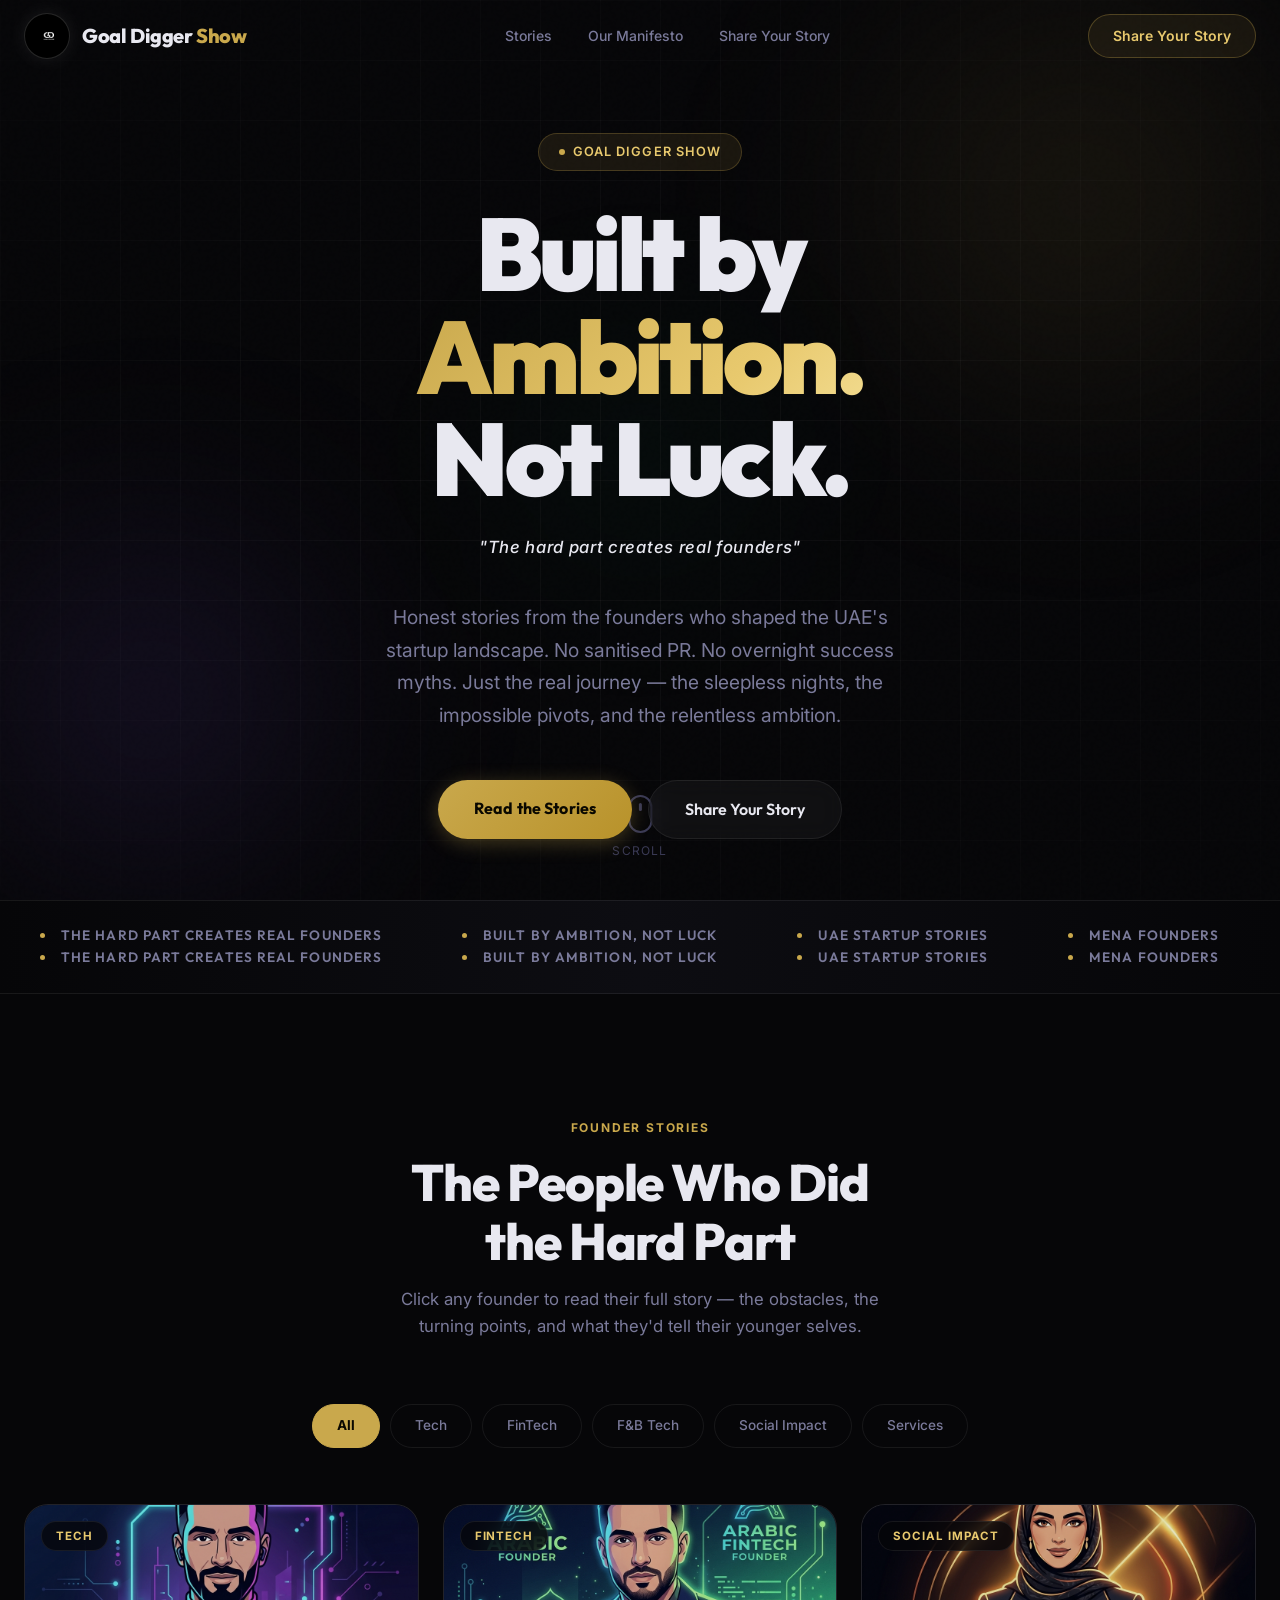
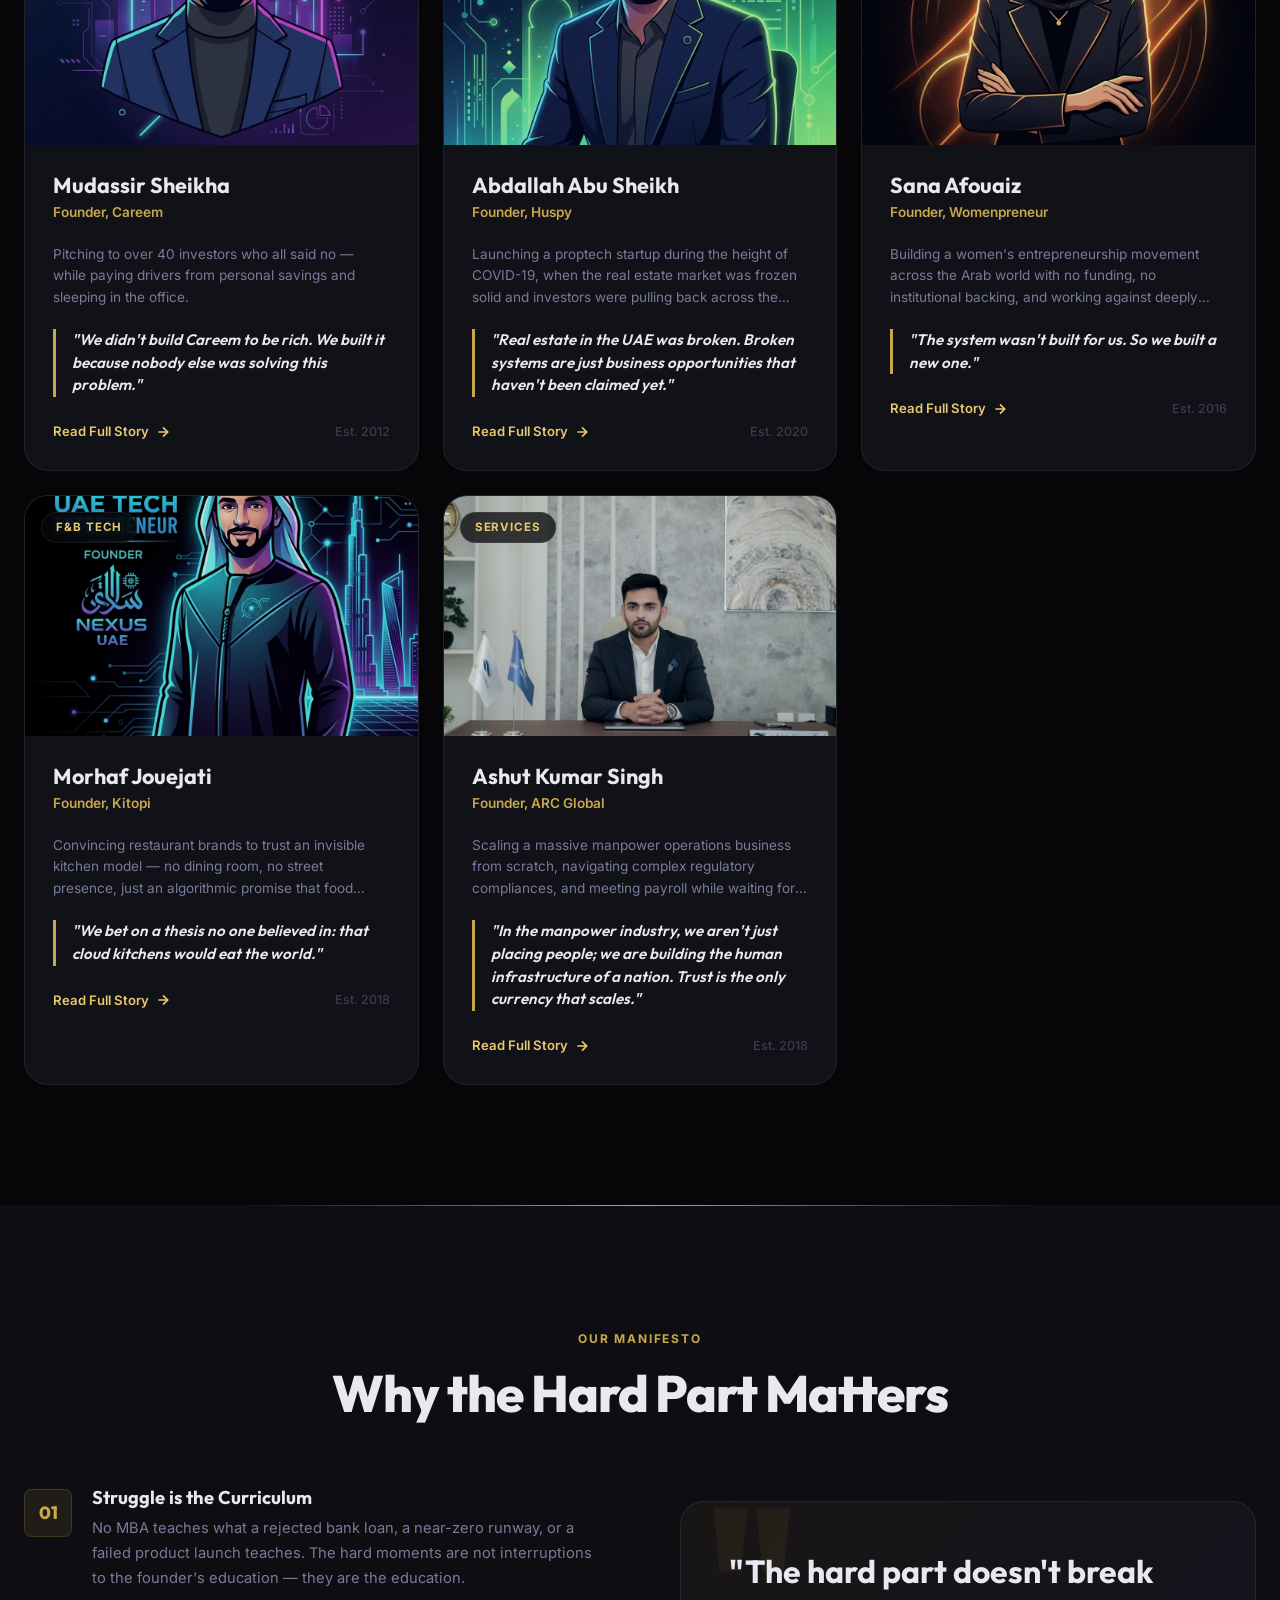
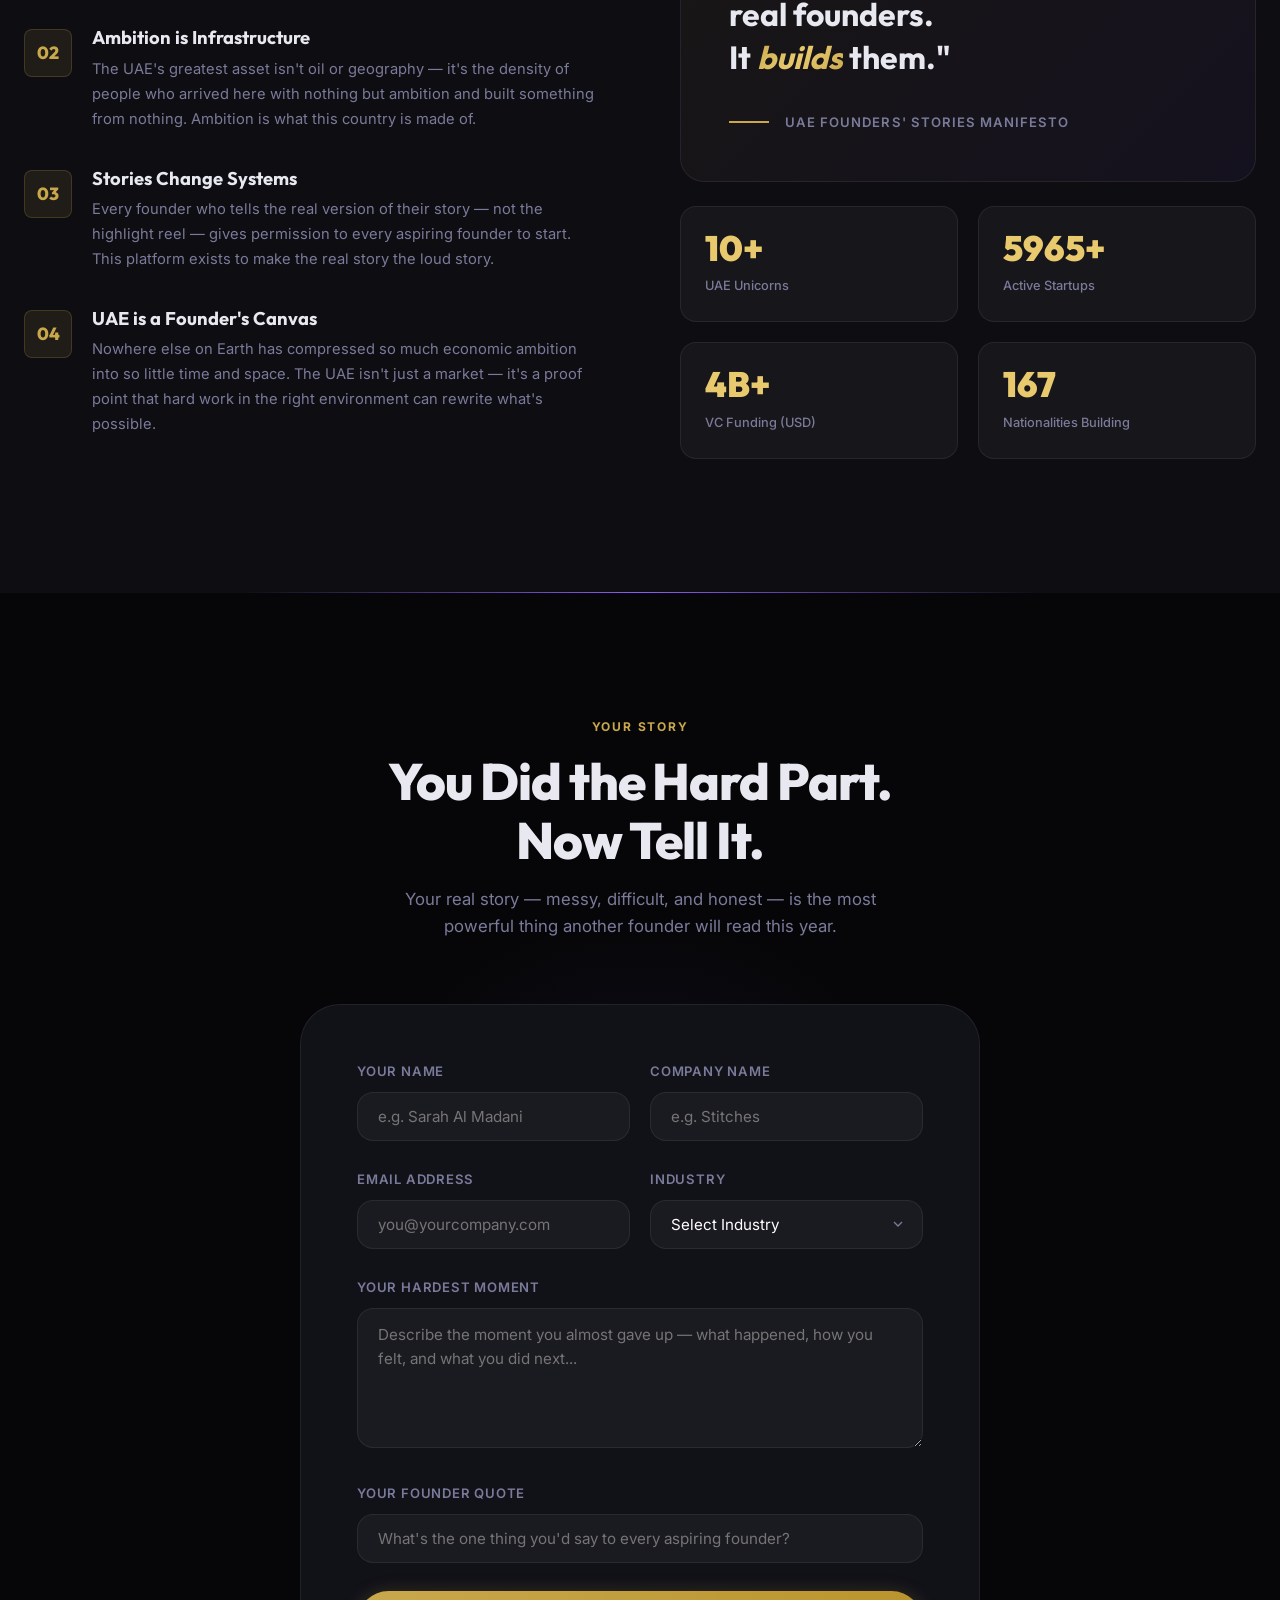
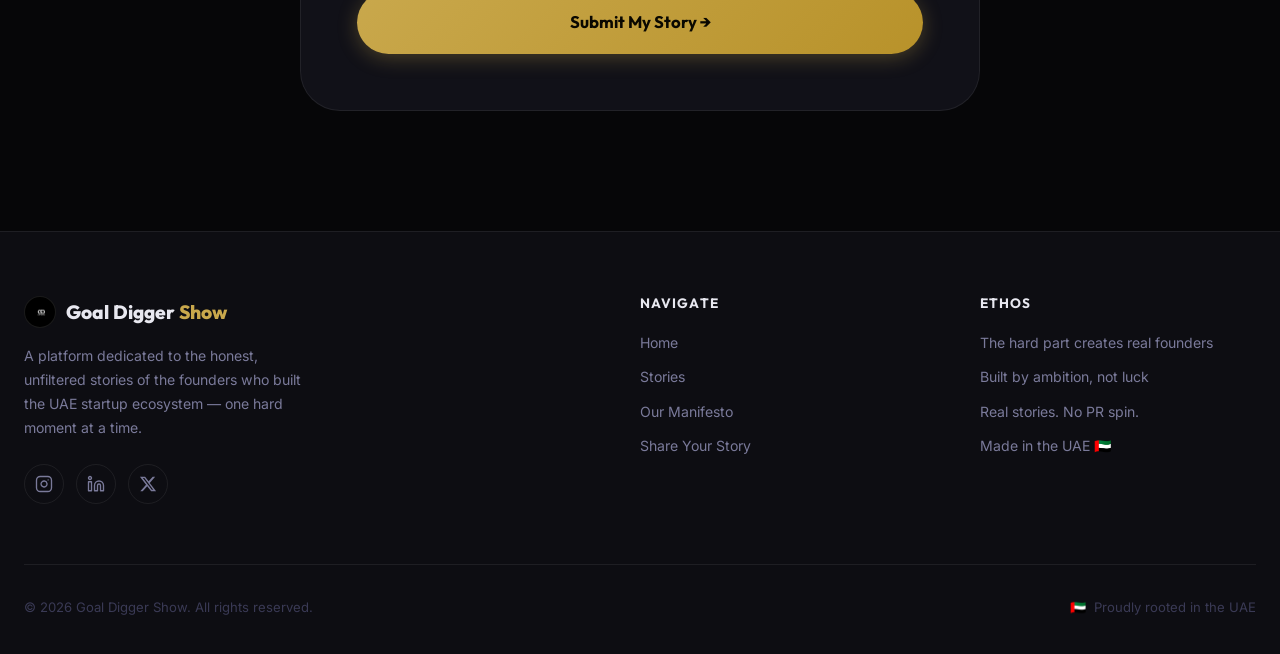
==== index.html @ fe3a602c "feat: Remove second hero quote, enlarge logo, rebrand to Goal Digger Show" ====
<!DOCTYPE html>
<html lang="en">
<head>
  <meta charset="UTF-8" />
  <meta name="viewport" content="width=device-width, initial-scale=1.0" />
  <title>Goal Digger — UAE Founders' Stories</title>
  <meta name="description" content="Goal Digger presents raw, honest stories of UAE founders who built empires from nothing. The hard part creates real founders. Built by ambition, not luck." />
  <meta property="og:title" content="Goal Digger — UAE Founders' Stories" />
  <meta property="og:description" content="Goal Digger presents raw, honest stories from the founders who shaped the UAE startup ecosystem." />
  <meta property="og:type" content="website" />
  <meta name="twitter:card" content="summary_large_image" />
  <meta name="twitter:title" content="Goal Digger — UAE Founders' Stories" />
  <meta name="twitter:description" content="The hard part creates real founders. Built by ambition, not luck." />
  <link rel="icon" type="image/png" href="assets/logo_circle.png" />
  <link rel="preconnect" href="https://fonts.googleapis.com" />
  <link rel="preconnect" href="https://fonts.gstatic.com" crossorigin />
  <link href="https://fonts.googleapis.com/css2?family=Outfit:wght@300;400;500;600;700;800;900&family=Inter:wght@300;400;500;600;700&display=swap" rel="stylesheet" />
  <link rel="stylesheet" href="style.css" />
</head>
<body>

  <!-- ══════════════════════════════════════════════════
       NAVBAR
  ══════════════════════════════════════════════════ -->
  <header class="navbar" id="navbar" role="banner">
    <a href="#" class="navbar__logo" aria-label="Goal Digger Show Home">
      <img src="assets/logo_circle.png" alt="Goal Digger Logo" class="navbar__logo-img" />
      <span class="navbar__logo-text">Goal Digger <span>Show</span></span>
    </a>

    <nav class="navbar__links" role="navigation" aria-label="Main navigation">
      <a href="#stories"   class="navbar__link" id="nav-stories">Stories</a>
      <a href="#manifesto" class="navbar__link" id="nav-manifesto">Our Manifesto</a>
      <a href="#submit"    class="navbar__link" id="nav-submit">Share Your Story</a>
    </nav>

    <a href="#submit" class="navbar__cta" id="nav-cta">Share Your Story</a>

    <button
      class="navbar__hamburger"
      id="hamburger"
      aria-label="Toggle mobile menu"
      aria-expanded="false"
      aria-controls="mobile-menu"
    >
      <span></span>
      <span></span>
      <span></span>
    </button>
  </header>

  <!-- Mobile Navigation -->
  <nav class="mobile-menu" id="mobile-menu" aria-label="Mobile navigation">
    <a href="#stories"   class="mobile-menu__link" id="mob-stories">Stories</a>
    <a href="#manifesto" class="mobile-menu__link" id="mob-manifesto">Our Manifesto</a>
    <a href="#submit"    class="mobile-menu__link" id="mob-submit">Share Your Story</a>
  </nav>

  <main>

    <!-- ══════════════════════════════════════════════════
         HERO
    ══════════════════════════════════════════════════ -->
    <section class="hero" id="hero" aria-labelledby="hero-title">

      <!-- Animated background elements -->
      <div class="hero__blob hero__blob--gold"  aria-hidden="true"></div>
      <div class="hero__blob hero__blob--purple" aria-hidden="true"></div>
      <div class="hero__blob hero__blob--green"  aria-hidden="true"></div>
      <div class="hero__grid"                   aria-hidden="true"></div>

      <div class="hero__content">

        <div class="hero__badge" role="text">
          <span class="hero__badge-dot" aria-hidden="true"></span>
          Goal Digger Show
        </div>

        <h1 class="hero__title" id="hero-title">
          Built by<br/>
          <em>Ambition.</em><br/>
          Not Luck.
        </h1>

        <div class="hero__quotes" role="presentation">
          <p class="hero__quote">
            <span>"The hard part creates real founders"</span>
          </p>
        </div>

        <p class="hero__description">
          Honest stories from the founders who shaped the UAE's startup landscape.
          No sanitised PR. No overnight success myths. Just the real journey —
          the sleepless nights, the impossible pivots, and the relentless ambition.
        </p>

        <div class="hero__actions">
          <a href="#stories" class="btn-primary" id="hero-read-btn">Read the Stories</a>
          <a href="#submit"  class="btn-secondary" id="hero-share-btn">Share Your Story</a>
        </div>

      </div>

      <div class="hero__scroll-hint" aria-hidden="true">
        <div class="hero__scroll-mouse"></div>
        <span>Scroll</span>
      </div>

    </section>

    <!-- ══════════════════════════════════════════════════
         MARQUEE TICKER
    ══════════════════════════════════════════════════ -->
    <div class="marquee-section" aria-hidden="true">
      <div class="marquee-track">
        <span class="marquee-item"><span class="marquee-dot"></span>The Hard Part Creates Real Founders</span>
        <span class="marquee-item"><span class="marquee-dot"></span>Built by Ambition, Not Luck</span>
        <span class="marquee-item"><span class="marquee-dot"></span>UAE Startup Stories</span>
        <span class="marquee-item"><span class="marquee-dot"></span>MENA Founders</span>
        <span class="marquee-item"><span class="marquee-dot"></span>Dubai · Abu Dhabi · Sharjah</span>
        <span class="marquee-item"><span class="marquee-dot"></span>Real Struggles. Real Wins.</span>
        <span class="marquee-item"><span class="marquee-dot"></span>The Hard Part Creates Real Founders</span>
        <span class="marquee-item"><span class="marquee-dot"></span>Built by Ambition, Not Luck</span>
        <span class="marquee-item"><span class="marquee-dot"></span>UAE Startup Stories</span>
        <span class="marquee-item"><span class="marquee-dot"></span>MENA Founders</span>
        <span class="marquee-item"><span class="marquee-dot"></span>Dubai · Abu Dhabi · Sharjah</span>
        <span class="marquee-item"><span class="marquee-dot"></span>Real Struggles. Real Wins.</span>
      </div>
    </div>

    <!-- ══════════════════════════════════════════════════
         STORIES SECTION
    ══════════════════════════════════════════════════ -->
    <section class="section stories-section" id="stories" aria-labelledby="stories-title">
      <div class="container">

        <div class="section-header reveal">
          <span class="section-label">Founder Stories</span>
          <h2 class="section-title" id="stories-title">
            The People Who Did<br/>the Hard Part
          </h2>
          <p class="section-subtitle">
            Click any founder to read their full story — the obstacles, the turning points, and what they'd tell their younger selves.
          </p>
        </div>

        <!-- Filter buttons -->
        <div class="stories-filters reveal reveal-delay-1" role="group" aria-label="Filter founders by industry">
          <button class="filter-btn active" id="filter-all"          data-filter="All"          aria-pressed="true">All</button>
          <button class="filter-btn"        id="filter-tech"         data-filter="Tech"         aria-pressed="false">Tech</button>
          <button class="filter-btn"        id="filter-fintech"      data-filter="FinTech"      aria-pressed="false">FinTech</button>
          <button class="filter-btn"        id="filter-fb"           data-filter="F&B Tech"     aria-pressed="false">F&amp;B Tech</button>
          <button class="filter-btn"        id="filter-social"       data-filter="Social Impact" aria-pressed="false">Social Impact</button>
          <button class="filter-btn"        id="filter-services"     data-filter="Services"     aria-pressed="false">Services</button>
        </div>

        <!-- Founders grid — populated by JS -->
        <div class="stories-grid" id="stories-grid" role="list" aria-live="polite" aria-label="Founder stories grid"></div>

      </div>
    </section>

    <!-- ══════════════════════════════════════════════════
         MANIFESTO SECTION
    ══════════════════════════════════════════════════ -->
    <section class="section manifesto-section" id="manifesto" aria-labelledby="manifesto-title">
      <div class="container">

        <div class="section-header reveal">
          <span class="section-label">Our Manifesto</span>
          <h2 class="section-title" id="manifesto-title">
            Why the Hard Part Matters
          </h2>
        </div>

        <div class="manifesto-grid">

          <!-- Left: Pillars -->
          <div class="manifesto-left">

            <div class="manifesto-pillar" id="pillar-1">
              <div class="manifesto-pillar__number" aria-hidden="true">01</div>
              <div>
                <h3 class="manifesto-pillar__title">Struggle is the Curriculum</h3>
                <p class="manifesto-pillar__text">
                  No MBA teaches what a rejected bank loan, a near-zero runway, or a failed product launch teaches. The hard moments are not interruptions to the founder's education — they are the education.
                </p>
              </div>
            </div>

            <div class="manifesto-pillar" id="pillar-2">
              <div class="manifesto-pillar__number" aria-hidden="true">02</div>
              <div>
                <h3 class="manifesto-pillar__title">Ambition is Infrastructure</h3>
                <p class="manifesto-pillar__text">
                  The UAE's greatest asset isn't oil or geography — it's the density of people who arrived here with nothing but ambition and built something from nothing. Ambition is what this country is made of.
                </p>
              </div>
            </div>

            <div class="manifesto-pillar" id="pillar-3">
              <div class="manifesto-pillar__number" aria-hidden="true">03</div>
              <div>
                <h3 class="manifesto-pillar__title">Stories Change Systems</h3>
                <p class="manifesto-pillar__text">
                  Every founder who tells the real version of their story — not the highlight reel — gives permission to every aspiring founder to start. This platform exists to make the real story the loud story.
                </p>
              </div>
            </div>

            <div class="manifesto-pillar" id="pillar-4">
              <div class="manifesto-pillar__number" aria-hidden="true">04</div>
              <div>
                <h3 class="manifesto-pillar__title">UAE is a Founder's Canvas</h3>
                <p class="manifesto-pillar__text">
                  Nowhere else on Earth has compressed so much economic ambition into so little time and space. The UAE isn't just a market — it's a proof point that hard work in the right environment can rewrite what's possible.
                </p>
              </div>
            </div>

          </div>

          <!-- Right: Quote card + stats -->
          <div class="manifesto-right reveal-right">

            <div class="manifesto-quote-card">
              <p class="manifesto-quote-card__text">
                "The hard part doesn't break real founders.<br/>
                It <em class="text-gradient-gold">builds</em> them."
              </p>
              <div class="manifesto-quote-card__meta">
                <div class="manifesto-quote-card__line" aria-hidden="true"></div>
                <span class="manifesto-quote-card__source">UAE Founders' Stories Manifesto</span>
              </div>
            </div>

            <div class="manifesto-stats" role="list" aria-label="UAE startup ecosystem statistics">

              <div class="stat-item" role="listitem">
                <span
                  class="stat-number"
                  id="stat-unicorns"
                  data-target="12"
                  data-suffix="+"
                  aria-label="12 or more unicorns"
                >0</span>
                <span class="stat-label">UAE Unicorns</span>
              </div>

              <div class="stat-item" role="listitem">
                <span
                  class="stat-number"
                  id="stat-startups"
                  data-target="7000"
                  data-suffix="+"
                  aria-label="7000 or more startups"
                >0</span>
                <span class="stat-label">Active Startups</span>
              </div>

              <div class="stat-item" role="listitem">
                <span
                  class="stat-number"
                  id="stat-funding"
                  data-target="5"
                  data-suffix="B+"
                  aria-label="5 billion dollars or more in funding"
                >0</span>
                <span class="stat-label">VC Funding (USD)</span>
              </div>

              <div class="stat-item" role="listitem">
                <span
                  class="stat-number"
                  id="stat-nationalities"
                  data-target="196"
                  data-suffix=""
                  aria-label="196 nationalities"
                >0</span>
                <span class="stat-label">Nationalities Building</span>
              </div>

            </div>

          </div>

        </div>

      </div>
    </section>

    <!-- ══════════════════════════════════════════════════
         SUBMIT STORY SECTION
    ══════════════════════════════════════════════════ -->
    <section class="section submit-section" id="submit" aria-labelledby="submit-title">
      <div class="submit-glow" aria-hidden="true"></div>
      <div class="container">

        <div class="section-header reveal">
          <span class="section-label">Your Story</span>
          <h2 class="section-title" id="submit-title">
            You Did the Hard Part.<br/>Now Tell It.
          </h2>
          <p class="section-subtitle">
            Your real story — messy, difficult, and honest — is the most powerful thing another founder will read this year.
          </p>
        </div>

        <div class="submit-wrapper reveal reveal-delay-1">

          <!-- The form -->
          <form class="submit-form" id="submit-form" novalidate aria-label="Share your founder story">

            <div class="form-row">
              <div class="form-group">
                <label class="form-label" for="founder-name">Your Name</label>
                <input
                  class="form-input"
                  type="text"
                  id="founder-name"
                  name="founder-name"
                  placeholder="e.g. Sarah Al Madani"
                  required
                  autocomplete="name"
                />
              </div>
              <div class="form-group">
                <label class="form-label" for="company-name">Company Name</label>
                <input
                  class="form-input"
                  type="text"
                  id="company-name"
                  name="company-name"
                  placeholder="e.g. Stitches"
                  required
                />
              </div>
            </div>

            <div class="form-row">
              <div class="form-group">
                <label class="form-label" for="founder-email">Email Address</label>
                <input
                  class="form-input"
                  type="email"
                  id="founder-email"
                  name="founder-email"
                  placeholder="you@yourcompany.com"
                  required
                  autocomplete="email"
                />
              </div>
              <div class="form-group">
                <label class="form-label" for="founder-industry">Industry</label>
                <select class="form-select" id="founder-industry" name="founder-industry" required>
                  <option value="" disabled selected>Select Industry</option>
                  <option value="Tech">Tech</option>
                  <option value="FinTech">FinTech</option>
                  <option value="F&B Tech">F&amp;B Tech</option>
                  <option value="Real Estate">Real Estate</option>
                  <option value="Social Impact">Social Impact</option>
                  <option value="E-commerce">E-commerce</option>
                  <option value="Logistics">Logistics</option>
                  <option value="Healthcare">Healthcare</option>
                  <option value="Education">Education</option>
                  <option value="Other">Other</option>
                </select>
              </div>
            </div>

            <div class="form-group">
              <label class="form-label" for="founder-hardpart">Your Hardest Moment</label>
              <textarea
                class="form-textarea"
                id="founder-hardpart"
                name="founder-hardpart"
                placeholder="Describe the moment you almost gave up — what happened, how you felt, and what you did next..."
                required
              ></textarea>
            </div>

            <div class="form-group">
              <label class="form-label" for="founder-quote">Your Founder Quote</label>
              <input
                class="form-input"
                type="text"
                id="founder-quote"
                name="founder-quote"
                placeholder="What's the one thing you'd say to every aspiring founder?"
                required
              />
            </div>

            <button type="submit" class="form-submit-btn" id="submit-btn">
              Submit My Story &rarr;
            </button>

          </form>

          <!-- Success state -->
          <div class="form-success" id="form-success" role="alert" aria-live="assertive">
            <div class="form-success__icon" aria-hidden="true">✓</div>
            <h3 class="form-success__title">Story Received.</h3>
            <p class="form-success__text">
              Thank you for your honesty. We'll review your story and be in touch
              within 48 hours. The UAE startup ecosystem is richer for it.
            </p>
          </div>

        </div>

      </div>
    </section>

  </main>

  <!-- ══════════════════════════════════════════════════
       FOOTER
  ══════════════════════════════════════════════════ -->
  <footer class="footer" role="contentinfo">
    <div class="container">

      <div class="footer-grid">

        <!-- Brand column -->
        <div class="footer-brand">
          <div class="footer-brand__logo">
            <img src="assets/logo_circle.png" alt="Goal Digger Logo" class="footer__logo-img" />
            <span>Goal Digger <span>Show</span></span>
          </div>
          <p class="footer-brand__tagline">
            A platform dedicated to the honest, unfiltered stories of the founders
            who built the UAE startup ecosystem — one hard moment at a time.
          </p>
          <div class="footer-social-links" aria-label="Social media links">
            <a href="#" class="footer-social-link" id="footer-instagram" aria-label="Follow on Instagram">
              <svg width="18" height="18" viewBox="0 0 24 24" fill="none" stroke="currentColor" stroke-width="1.8" stroke-linecap="round" stroke-linejoin="round">
                <rect x="2" y="2" width="20" height="20" rx="5" ry="5"/>
                <path d="M16 11.37A4 4 0 1 1 12.63 8 4 4 0 0 1 16 11.37z"/>
                <line x1="17.5" y1="6.5" x2="17.51" y2="6.5"/>
              </svg>
            </a>
            <a href="#" class="footer-social-link" id="footer-linkedin" aria-label="Connect on LinkedIn">
              <svg width="18" height="18" viewBox="0 0 24 24" fill="none" stroke="currentColor" stroke-width="1.8" stroke-linecap="round" stroke-linejoin="round">
                <path d="M16 8a6 6 0 0 1 6 6v7h-4v-7a2 2 0 0 0-2-2 2 2 0 0 0-2 2v7h-4v-7a6 6 0 0 1 6-6z"/>
                <rect x="2" y="9" width="4" height="12"/>
                <circle cx="4" cy="4" r="2"/>
              </svg>
            </a>
            <a href="#" class="footer-social-link" id="footer-x" aria-label="Follow on X (Twitter)">
              <svg width="18" height="18" viewBox="0 0 24 24" fill="currentColor">
                <path d="M18.244 2.25h3.308l-7.227 8.26 8.502 11.24H16.17l-5.214-6.817L4.99 21.75H1.68l7.73-8.835L1.254 2.25H8.08l4.713 6.231zm-1.161 17.52h1.833L7.084 4.126H5.117z"/>
              </svg>
            </a>
          </div>
        </div>

        <!-- Navigation column -->
        <div class="footer-col">
          <h3 class="footer-col__title">Navigate</h3>
          <a href="#hero"      class="footer-col__link" id="foot-home">Home</a>
          <a href="#stories"   class="footer-col__link" id="foot-stories">Stories</a>
          <a href="#manifesto" class="footer-col__link" id="foot-manifesto">Our Manifesto</a>
          <a href="#submit"    class="footer-col__link" id="foot-submit">Share Your Story</a>
        </div>

        <!-- Ethos column -->
        <div class="footer-col">
          <h3 class="footer-col__title">Ethos</h3>
          <span class="footer-col__link">The hard part creates real founders</span>
          <span class="footer-col__link">Built by ambition, not luck</span>
          <span class="footer-col__link">Real stories. No PR spin.</span>
          <span class="footer-col__link">Made in the UAE 🇦🇪</span>
        </div>

      </div>

      <!-- Footer bottom bar -->
      <div class="footer-bottom">
        <p class="footer-copy">
          &copy; <span id="footer-year">2024</span> Goal Digger Show. All rights reserved.
        </p>
        <div class="footer-uae">
          <span>🇦🇪</span>
          <span>Proudly rooted in the UAE</span>
        </div>
      </div>

    </div>
  </footer>

  <!-- ══════════════════════════════════════════════════
       MODAL DRAWER
  ══════════════════════════════════════════════════ -->
  <div
    class="modal-overlay"
    id="modal-overlay"
    role="dialog"
    aria-modal="true"
    aria-labelledby="modal-name"
    aria-hidden="true"
  >
    <aside class="modal-drawer" id="modal-drawer">

      <button class="modal-close" id="modal-close" aria-label="Close founder story">
        <svg width="18" height="18" viewBox="0 0 24 24" fill="none" stroke="currentColor" stroke-width="2.5" stroke-linecap="round">
          <line x1="18" y1="6" x2="6" y2="18"/>
          <line x1="6" y1="6" x2="18" y2="18"/>
        </svg>
      </button>

      <img
        class="modal-hero-image"
        id="modal-hero-image"
        src=""
        alt=""
        loading="lazy"
      />

      <div class="modal-body">

        <p class="modal-industry"   id="modal-industry"></p>
        <h2 class="modal-name"      id="modal-name"></h2>
        <p class="modal-company"    id="modal-company"></p>

        <div class="modal-quote-block">
          <p id="modal-quote"></p>
        </div>

        <p class="modal-section-label">The Hard Part</p>
        <p class="modal-text" id="modal-hard-part"></p>

        <p class="modal-section-label">The Ambition</p>
        <p class="modal-text" id="modal-ambition"></p>

        <p class="modal-section-label">Key Milestones</p>
        <div class="modal-milestones" id="modal-milestones"></div>

      </div>

    </aside>
  </div>

  <script>
    // Set footer year dynamically
    document.getElementById('footer-year').textContent = new Date().getFullYear();

    // Update modal aria-hidden state
    const overlay = document.getElementById('modal-overlay');
    const observer = new MutationObserver(() => {
      overlay.setAttribute('aria-hidden', !overlay.classList.contains('open'));
    });
    observer.observe(overlay, { attributes: true, attributeFilter: ['class'] });
  </script>
  <script src="app.js"></script>

</body>
</html>
---- style.css ----
/* ============================================================
   UAE FOUNDERS' STORIES — Design System
   "The hard part creates real founders"
   "Built by ambition, not luck"
   ============================================================ */

@import url('https://fonts.googleapis.com/css2?family=Outfit:wght@300;400;500;600;700;800;900&family=Inter:wght@300;400;500;600;700&display=swap');

/* ── CSS Variables ─────────────────────────────────────────── */
:root {
  --bg-void:        #060608;
  --bg-dark:        #0d0d12;
  --bg-card:        #111118;
  --bg-card-hover:  #16161f;
  --bg-glass:       rgba(255,255,255,0.04);
  --bg-glass-hover: rgba(255,255,255,0.07);

  --accent-gold:    #c9a84c;
  --accent-gold-lt: #e8c96e;
  --accent-purple:  #8b5cf6;
  --accent-purple-lt:#a78bfa;
  --accent-green:   #10d67a;
  --accent-blue:    #38bdf8;

  --text-white:     #ffffff;
  --text-offwhite:  #e8e8f0;
  --text-muted:     #7a7a9a;
  --text-faint:     #3a3a55;

  --border-subtle:  rgba(255,255,255,0.07);
  --border-glow:    rgba(201,168,76,0.3);

  --radius-sm:  8px;
  --radius-md:  16px;
  --radius-lg:  24px;
  --radius-xl:  40px;

  --shadow-card: 0 4px 40px rgba(0,0,0,0.6);
  --shadow-glow-gold:   0 0 60px rgba(201,168,76,0.15);
  --shadow-glow-purple: 0 0 60px rgba(139,92,246,0.2);

  --transition-fast: 0.18s cubic-bezier(.25,.46,.45,.94);
  --transition-mid:  0.35s cubic-bezier(.25,.46,.45,.94);
  --transition-slow: 0.6s  cubic-bezier(.25,.46,.45,.94);
}

/* ── Global Reset ──────────────────────────────────────────── */
*, *::before, *::after { box-sizing: border-box; margin: 0; padding: 0; }

html {
  scroll-behavior: smooth;
  font-size: 16px;
}

body {
  font-family: 'Inter', sans-serif;
  background-color: var(--bg-void);
  color: var(--text-offwhite);
  line-height: 1.6;
  overflow-x: hidden;
  -webkit-font-smoothing: antialiased;
}

body.modal-open { overflow: hidden; }
body.no-scroll  { overflow: hidden; }

::selection { background: var(--accent-purple); color: #fff; }

img { display: block; max-width: 100%; }
a   { text-decoration: none; color: inherit; }
ul  { list-style: none; }
button { cursor: pointer; border: none; background: none; font: inherit; }

/* ── Typography ────────────────────────────────────────────── */
h1, h2, h3, h4, h5 { font-family: 'Outfit', sans-serif; line-height: 1.15; }

.display-xl {
  font-size: clamp(3rem, 7vw, 7rem);
  font-weight: 900;
  letter-spacing: -0.03em;
}

.display-lg {
  font-size: clamp(2rem, 4.5vw, 4.5rem);
  font-weight: 800;
  letter-spacing: -0.02em;
}

.display-md {
  font-size: clamp(1.5rem, 3vw, 3rem);
  font-weight: 700;
}

.display-sm {
  font-size: clamp(1.1rem, 2vw, 1.75rem);
  font-weight: 600;
}

.text-gradient-gold {
  background: linear-gradient(135deg, #c9a84c 0%, #e8c96e 50%, #c9a84c 100%);
  -webkit-background-clip: text;
  -webkit-text-fill-color: transparent;
  background-clip: text;
}

.text-gradient-purple {
  background: linear-gradient(135deg, #8b5cf6 0%, #c084fc 100%);
  -webkit-background-clip: text;
  -webkit-text-fill-color: transparent;
  background-clip: text;
}

/* ── Layout Utilities ──────────────────────────────────────── */
.container {
  max-width: 1280px;
  margin: 0 auto;
  padding: 0 24px;
}

.section {
  padding: 120px 0;
  position: relative;
}

.section-sm { padding: 80px 0; }

/* ── Noise Overlay ─────────────────────────────────────────── */
body::before {
  content: '';
  position: fixed;
  inset: 0;
  background-image: url("data:image/svg+xml,%3Csvg viewBox='0 0 256 256' xmlns='http://www.w3.org/2000/svg'%3E%3Cfilter id='noise'%3E%3CfeTurbulence type='fractalNoise' baseFrequency='0.9' numOctaves='4' stitchTiles='stitch'/%3E%3C/filter%3E%3Crect width='100%25' height='100%25' filter='url(%23noise)' opacity='0.035'/%3E%3C/svg%3E");
  opacity: 0.4;
  pointer-events: none;
  z-index: 0;
}

/* ── Scrollbar ─────────────────────────────────────────────── */
::-webkit-scrollbar { width: 6px; }
::-webkit-scrollbar-track { background: var(--bg-dark); }
::-webkit-scrollbar-thumb { background: var(--text-faint); border-radius: 3px; }
::-webkit-scrollbar-thumb:hover { background: var(--text-muted); }

/* ════════════════════════════════════════════════════════════
   NAVBAR
   ════════════════════════════════════════════════════════════ */
.navbar {
  position: fixed;
  top: 0;
  left: 0;
  right: 0;
  z-index: 1000;
  padding: 0 24px;
  height: 72px;
  display: flex;
  align-items: center;
  justify-content: space-between;
  transition: background var(--transition-mid), border-color var(--transition-mid), backdrop-filter var(--transition-mid);
}

.navbar.scrolled {
  background: rgba(6,6,8,0.85);
  backdrop-filter: blur(20px);
  -webkit-backdrop-filter: blur(20px);
  border-bottom: 1px solid var(--border-subtle);
}

.navbar__logo {
  display: flex;
  align-items: center;
  gap: 12px;
  font-family: 'Outfit', sans-serif;
  font-weight: 800;
  font-size: 1.25rem;
  letter-spacing: -0.02em;
}

.navbar__logo-img {
  height: 46px;
  width: 46px;
  object-fit: contain;
  border-radius: 50%;
  border: 1.5px solid rgba(255, 255, 255, 0.15);
  background: #000000;
  box-shadow: 0 0 20px rgba(255, 255, 255, 0.08);
}

.navbar__logo-text span { color: var(--accent-gold); }

.navbar__links {
  display: flex;
  align-items: center;
  gap: 36px;
}

.navbar__link {
  font-size: 0.875rem;
  font-weight: 500;
  color: var(--text-muted);
  transition: color var(--transition-fast);
  position: relative;
}

.navbar__link::after {
  content: '';
  position: absolute;
  bottom: -4px;
  left: 0;
  width: 0;
  height: 1px;
  background: var(--accent-gold);
  transition: width var(--transition-mid);
}

.navbar__link:hover { color: var(--text-white); }
.navbar__link:hover::after { width: 100%; }

.navbar__cta {
  padding: 10px 24px;
  border-radius: 100px;
  border: 1px solid var(--border-glow);
  background: rgba(201,168,76,0.08);
  font-size: 0.875rem;
  font-weight: 600;
  color: var(--accent-gold-lt);
  transition: all var(--transition-fast);
}

.navbar__cta:hover {
  background: rgba(201,168,76,0.16);
  transform: translateY(-1px);
  box-shadow: 0 4px 20px rgba(201,168,76,0.2);
}

.navbar__hamburger {
  display: none;
  flex-direction: column;
  gap: 5px;
  padding: 8px;
  cursor: pointer;
}

.navbar__hamburger span {
  width: 24px;
  height: 2px;
  background: var(--text-offwhite);
  border-radius: 2px;
  transition: all var(--transition-fast);
  display: block;
}

/* ════════════════════════════════════════════════════════════
   HERO SECTION
   ════════════════════════════════════════════════════════════ */
.hero {
  min-height: 100vh;
  display: flex;
  align-items: center;
  justify-content: center;
  position: relative;
  overflow: hidden;
  padding-top: 72px;
}

/* Animated radial glow blobs */
.hero__blob {
  position: absolute;
  border-radius: 50%;
  filter: blur(100px);
  pointer-events: none;
  animation: blobFloat 8s ease-in-out infinite;
}

.hero__blob--gold {
  width: 600px;
  height: 600px;
  background: radial-gradient(circle, rgba(201,168,76,0.12) 0%, transparent 70%);
  top: -100px;
  right: -100px;
  animation-delay: 0s;
}

.hero__blob--purple {
  width: 500px;
  height: 500px;
  background: radial-gradient(circle, rgba(139,92,246,0.15) 0%, transparent 70%);
  bottom: -50px;
  left: -100px;
  animation-delay: -4s;
}

.hero__blob--green {
  width: 300px;
  height: 300px;
  background: radial-gradient(circle, rgba(16,214,122,0.08) 0%, transparent 70%);
  top: 50%;
  left: 50%;
  transform: translate(-50%, -50%);
  animation-delay: -2s;
}

@keyframes blobFloat {
  0%, 100% { transform: translate(0, 0) scale(1); }
  33%       { transform: translate(30px, -20px) scale(1.05); }
  66%       { transform: translate(-20px, 15px) scale(0.97); }
}

/* Grid pattern background */
.hero__grid {
  position: absolute;
  inset: 0;
  background-image:
    linear-gradient(rgba(255,255,255,0.03) 1px, transparent 1px),
    linear-gradient(90deg, rgba(255,255,255,0.03) 1px, transparent 1px);
  background-size: 60px 60px;
  mask-image: radial-gradient(ellipse 80% 80% at 50% 50%, black 30%, transparent 100%);
}

.hero__content {
  position: relative;
  z-index: 2;
  text-align: center;
  max-width: 960px;
  margin: 0 auto;
  padding: 0 24px;
}

.hero__badge {
  display: inline-flex;
  align-items: center;
  gap: 8px;
  background: rgba(201,168,76,0.1);
  border: 1px solid rgba(201,168,76,0.25);
  border-radius: 100px;
  padding: 8px 20px;
  font-size: 0.8rem;
  font-weight: 600;
  color: var(--accent-gold-lt);
  letter-spacing: 0.08em;
  text-transform: uppercase;
  margin-bottom: 32px;
}

.hero__badge-dot {
  width: 6px;
  height: 6px;
  border-radius: 50%;
  background: var(--accent-gold);
  animation: pulse-dot 2s ease-in-out infinite;
}

@keyframes pulse-dot {
  0%, 100% { opacity: 1; transform: scale(1); }
  50%       { opacity: 0.5; transform: scale(0.7); }
}

.hero__title {
  font-family: 'Outfit', sans-serif;
  font-size: clamp(3.5rem, 8vw, 8rem);
  font-weight: 900;
  line-height: 1.0;
  letter-spacing: -0.04em;
  margin-bottom: 24px;
}

.hero__title em {
  font-style: normal;
  background: linear-gradient(135deg, #c9a84c 0%, #e8c96e 40%, #f5e199 60%, #c9a84c 100%);
  background-size: 200% auto;
  -webkit-background-clip: text;
  -webkit-text-fill-color: transparent;
  background-clip: text;
  animation: shimmer 4s linear infinite;
}

@keyframes shimmer {
  0%   { background-position: 0% 50%; }
  100% { background-position: 200% 50%; }
}

.hero__quotes {
  display: flex;
  flex-direction: column;
  gap: 0;
  margin-bottom: 40px;
}

.hero__quote {
  font-size: clamp(0.85rem, 1.5vw, 1.05rem);
  font-weight: 500;
  color: var(--text-muted);
  letter-spacing: 0.04em;
}

.hero__quote span {
  color: var(--text-offwhite);
  font-style: italic;
}

.hero__divider {
  width: 40px;
  height: 1px;
  background: var(--text-faint);
  margin: 12px auto;
}

.hero__description {
  font-size: clamp(1rem, 1.8vw, 1.2rem);
  color: var(--text-muted);
  max-width: 560px;
  margin: 0 auto 48px;
  line-height: 1.7;
}

.hero__actions {
  display: flex;
  gap: 16px;
  justify-content: center;
  flex-wrap: wrap;
}

.btn-primary {
  padding: 16px 36px;
  border-radius: 100px;
  background: linear-gradient(135deg, var(--accent-gold) 0%, #b8922a 100%);
  color: #0a0800;
  font-family: 'Outfit', sans-serif;
  font-size: 1rem;
  font-weight: 700;
  letter-spacing: 0.01em;
  transition: all var(--transition-fast);
  box-shadow: 0 4px 20px rgba(201,168,76,0.3);
}

.btn-primary:hover {
  transform: translateY(-2px);
  box-shadow: 0 8px 32px rgba(201,168,76,0.45);
}

.btn-secondary {
  padding: 16px 36px;
  border-radius: 100px;
  border: 1px solid var(--border-subtle);
  background: var(--bg-glass);
  color: var(--text-offwhite);
  font-family: 'Outfit', sans-serif;
  font-size: 1rem;
  font-weight: 600;
  backdrop-filter: blur(10px);
  transition: all var(--transition-fast);
}

.btn-secondary:hover {
  background: var(--bg-glass-hover);
  border-color: rgba(255,255,255,0.15);
  transform: translateY(-2px);
}

.hero__scroll-hint {
  position: absolute;
  bottom: 40px;
  left: 50%;
  transform: translateX(-50%);
  display: flex;
  flex-direction: column;
  align-items: center;
  gap: 8px;
  color: var(--text-faint);
  font-size: 0.75rem;
  letter-spacing: 0.1em;
  text-transform: uppercase;
  animation: scrollBounce 2.5s ease-in-out infinite;
}

.hero__scroll-mouse {
  width: 24px;
  height: 38px;
  border: 2px solid var(--text-faint);
  border-radius: 12px;
  position: relative;
}

.hero__scroll-mouse::before {
  content: '';
  position: absolute;
  top: 6px;
  left: 50%;
  transform: translateX(-50%);
  width: 3px;
  height: 8px;
  background: var(--text-faint);
  border-radius: 2px;
  animation: scrollWheel 2s ease-in-out infinite;
}

@keyframes scrollWheel {
  0%   { opacity: 1; top: 6px; }
  100% { opacity: 0; top: 18px; }
}

@keyframes scrollBounce {
  0%, 100% { transform: translateX(-50%) translateY(0); }
  50%       { transform: translateX(-50%) translateY(5px); }
}

/* ════════════════════════════════════════════════════════════
   MARQUEE TICKER
   ════════════════════════════════════════════════════════════ */
.marquee-section {
  padding: 24px 0;
  border-top: 1px solid var(--border-subtle);
  border-bottom: 1px solid var(--border-subtle);
  overflow: hidden;
  background: linear-gradient(90deg, var(--bg-void), var(--bg-dark), var(--bg-void));
}

.marquee-track {
  display: flex;
  gap: 0;
  animation: marqueeScroll 25s linear infinite;
  width: max-content;
}

.marquee-track:hover { animation-play-state: paused; }

.marquee-item {
  display: flex;
  align-items: center;
  gap: 16px;
  padding: 0 40px;
  white-space: nowrap;
  font-family: 'Outfit', sans-serif;
  font-size: 0.85rem;
  font-weight: 600;
  color: var(--text-muted);
  letter-spacing: 0.08em;
  text-transform: uppercase;
}

.marquee-item .marquee-dot {
  width: 5px;
  height: 5px;
  border-radius: 50%;
  background: var(--accent-gold);
  flex-shrink: 0;
}

@keyframes marqueeScroll {
  0%   { transform: translateX(0); }
  100% { transform: translateX(-50%); }
}

/* ════════════════════════════════════════════════════════════
   STORIES SECTION
   ════════════════════════════════════════════════════════════ */
.stories-section { background: var(--bg-void); }

.section-header {
  text-align: center;
  margin-bottom: 64px;
}

.section-label {
  display: inline-block;
  font-size: 0.75rem;
  font-weight: 700;
  letter-spacing: 0.15em;
  text-transform: uppercase;
  color: var(--accent-gold);
  margin-bottom: 16px;
}

.section-title {
  font-family: 'Outfit', sans-serif;
  font-size: clamp(2rem, 4vw, 3.5rem);
  font-weight: 800;
  letter-spacing: -0.02em;
  margin-bottom: 16px;
}

.section-subtitle {
  font-size: 1.05rem;
  color: var(--text-muted);
  max-width: 500px;
  margin: 0 auto;
}

/* Filters */
.stories-filters {
  display: flex;
  gap: 10px;
  justify-content: center;
  flex-wrap: wrap;
  margin-bottom: 56px;
}

.filter-btn {
  padding: 10px 24px;
  border-radius: 100px;
  border: 1px solid var(--border-subtle);
  background: transparent;
  color: var(--text-muted);
  font-family: 'Inter', sans-serif;
  font-size: 0.85rem;
  font-weight: 500;
  transition: all var(--transition-fast);
}

.filter-btn:hover {
  border-color: rgba(255,255,255,0.15);
  color: var(--text-offwhite);
}

.filter-btn.active {
  background: var(--accent-gold);
  border-color: var(--accent-gold);
  color: #0a0800;
  font-weight: 700;
}

/* Stories Grid */
.stories-grid {
  display: grid;
  grid-template-columns: repeat(auto-fill, minmax(320px, 1fr));
  gap: 24px;
}

/* Founder Card */
.founder-card {
  background: var(--bg-card);
  border: 1px solid var(--border-subtle);
  border-radius: var(--radius-lg);
  overflow: hidden;
  cursor: pointer;
  transition: all var(--transition-mid);
  position: relative;
  animation: cardFadeIn 0.5s ease forwards;
  opacity: 0;
  transform: translateY(20px);
}

@keyframes cardFadeIn {
  to { opacity: 1; transform: translateY(0); }
}

.founder-card:hover {
  border-color: rgba(201,168,76,0.3);
  transform: translateY(-6px);
  box-shadow: 0 20px 60px rgba(0,0,0,0.5), 0 0 40px rgba(201,168,76,0.08);
}

.founder-card__image-wrap {
  position: relative;
  height: 240px;
  overflow: hidden;
  background: var(--bg-dark);
}

.founder-card__image {
  width: 100%;
  height: 100%;
  object-fit: cover;
  transition: transform var(--transition-slow);
  filter: saturate(0.8) brightness(0.9);
}

.founder-card:hover .founder-card__image {
  transform: scale(1.05);
  filter: saturate(1) brightness(1);
}

.founder-card__industry-tag {
  position: absolute;
  top: 16px;
  left: 16px;
  padding: 5px 14px;
  border-radius: 100px;
  background: rgba(6,6,8,0.75);
  backdrop-filter: blur(10px);
  border: 1px solid var(--border-subtle);
  font-size: 0.72rem;
  font-weight: 700;
  letter-spacing: 0.08em;
  text-transform: uppercase;
  color: var(--accent-gold-lt);
}

.founder-card__body {
  padding: 28px;
}

.founder-card__name {
  font-family: 'Outfit', sans-serif;
  font-size: 1.35rem;
  font-weight: 700;
  margin-bottom: 4px;
}

.founder-card__company {
  font-size: 0.85rem;
  color: var(--accent-gold);
  font-weight: 600;
  margin-bottom: 20px;
}

.founder-card__hard-part {
  font-size: 0.85rem;
  color: var(--text-muted);
  line-height: 1.6;
  margin-bottom: 20px;
  display: -webkit-box;
  -webkit-line-clamp: 3;
  line-clamp: 3;
  -webkit-box-orient: vertical;
  overflow: hidden;
}

.founder-card__quote {
  font-family: 'Outfit', sans-serif;
  font-size: 0.95rem;
  font-weight: 600;
  font-style: italic;
  color: var(--text-offwhite);
  border-left: 3px solid var(--accent-gold);
  padding-left: 16px;
  margin-bottom: 24px;
  line-height: 1.5;
}

.founder-card__footer {
  display: flex;
  align-items: center;
  justify-content: space-between;
}

.founder-card__read-more {
  font-size: 0.82rem;
  font-weight: 600;
  color: var(--accent-gold-lt);
  display: flex;
  align-items: center;
  gap: 6px;
  transition: gap var(--transition-fast);
}

.founder-card:hover .founder-card__read-more { gap: 10px; }

.founder-card__read-more svg { transition: transform var(--transition-fast); }
.founder-card:hover .founder-card__read-more svg { transform: translateX(3px); }

.founder-card__year {
  font-size: 0.78rem;
  color: var(--text-faint);
  font-weight: 500;
}

/* ════════════════════════════════════════════════════════════
   MANIFESTO SECTION
   ════════════════════════════════════════════════════════════ */
.manifesto-section {
  background: var(--bg-dark);
  position: relative;
  overflow: hidden;
}

.manifesto-section::before {
  content: '';
  position: absolute;
  top: 0;
  left: 50%;
  transform: translateX(-50%);
  width: 800px;
  height: 1px;
  background: linear-gradient(90deg, transparent, var(--accent-gold), transparent);
}

.manifesto-section::after {
  content: '';
  position: absolute;
  bottom: 0;
  left: 50%;
  transform: translateX(-50%);
  width: 800px;
  height: 1px;
  background: linear-gradient(90deg, transparent, var(--accent-purple), transparent);
}

.manifesto-grid {
  display: grid;
  grid-template-columns: 1fr 1fr;
  gap: 80px;
  align-items: center;
}


.manifesto-pillar {
  display: flex;
  gap: 20px;
  margin-bottom: 36px;
  opacity: 0;
  transform: translateX(-20px);
  transition: all var(--transition-mid);
}

.manifesto-pillar.visible {
  opacity: 1;
  transform: translateX(0);
}

.manifesto-pillar__number {
  flex-shrink: 0;
  width: 48px;
  height: 48px;
  border-radius: var(--radius-sm);
  background: rgba(201,168,76,0.1);
  border: 1px solid rgba(201,168,76,0.2);
  display: flex;
  align-items: center;
  justify-content: center;
  font-family: 'Outfit', sans-serif;
  font-size: 1.1rem;
  font-weight: 800;
  color: var(--accent-gold);
  margin-top: 2px;
}

.manifesto-pillar__title {
  font-family: 'Outfit', sans-serif;
  font-size: 1.15rem;
  font-weight: 700;
  margin-bottom: 8px;
}

.manifesto-pillar__text {
  font-size: 0.92rem;
  color: var(--text-muted);
  line-height: 1.7;
}

.manifesto-right {
  position: relative;
}

.manifesto-quote-card {
  background: linear-gradient(135deg, rgba(201,168,76,0.06) 0%, rgba(139,92,246,0.06) 100%);
  border: 1px solid var(--border-subtle);
  border-radius: var(--radius-lg);
  padding: 48px;
  position: relative;
  overflow: hidden;
}

.manifesto-quote-card::before {
  content: '"';
  position: absolute;
  top: -20px;
  left: 24px;
  font-size: 12rem;
  font-family: 'Outfit', sans-serif;
  font-weight: 900;
  color: rgba(201,168,76,0.07);
  line-height: 1;
  pointer-events: none;
}

.manifesto-quote-card__text {
  font-family: 'Outfit', sans-serif;
  font-size: clamp(1.4rem, 2.5vw, 2rem);
  font-weight: 700;
  line-height: 1.35;
  margin-bottom: 32px;
  position: relative;
  z-index: 1;
}

.manifesto-quote-card__meta {
  display: flex;
  align-items: center;
  gap: 16px;
}

.manifesto-quote-card__line {
  width: 40px;
  height: 2px;
  background: var(--accent-gold);
}

.manifesto-quote-card__source {
  font-size: 0.82rem;
  font-weight: 600;
  color: var(--text-muted);
  letter-spacing: 0.08em;
  text-transform: uppercase;
}

.manifesto-stats {
  display: grid;
  grid-template-columns: 1fr 1fr;
  gap: 20px;
  margin-top: 24px;
}

.stat-item {
  background: var(--bg-glass);
  border: 1px solid var(--border-subtle);
  border-radius: var(--radius-md);
  padding: 24px;
  transition: all var(--transition-fast);
}

.stat-item:hover {
  background: var(--bg-glass-hover);
  border-color: rgba(201,168,76,0.2);
}

.stat-number {
  font-family: 'Outfit', sans-serif;
  font-size: 2.2rem;
  font-weight: 900;
  color: var(--accent-gold-lt);
  display: block;
  line-height: 1;
  margin-bottom: 6px;
}

.stat-label {
  font-size: 0.8rem;
  color: var(--text-muted);
  font-weight: 500;
}

/* ════════════════════════════════════════════════════════════
   SUBMIT STORY SECTION
   ════════════════════════════════════════════════════════════ */
.submit-section {
  background: var(--bg-void);
  position: relative;
}

.submit-glow {
  position: absolute;
  width: 600px;
  height: 600px;
  border-radius: 50%;
  background: radial-gradient(circle, rgba(139,92,246,0.1) 0%, transparent 70%);
  top: 50%;
  left: 50%;
  transform: translate(-50%, -50%);
  pointer-events: none;
}

.submit-wrapper {
  max-width: 680px;
  margin: 0 auto;
}

.submit-form {
  background: var(--bg-card);
  border: 1px solid var(--border-subtle);
  border-radius: var(--radius-xl);
  padding: 56px;
  position: relative;
  z-index: 1;
}

.form-group {
  margin-bottom: 28px;
}

.form-label {
  display: block;
  font-size: 0.82rem;
  font-weight: 600;
  color: var(--text-muted);
  letter-spacing: 0.06em;
  text-transform: uppercase;
  margin-bottom: 10px;
}

.form-input,
.form-select,
.form-textarea {
  width: 100%;
  background: rgba(255,255,255,0.04);
  border: 1px solid var(--border-subtle);
  border-radius: var(--radius-md);
  padding: 14px 20px;
  color: var(--text-white);
  font-family: 'Inter', sans-serif;
  font-size: 0.95rem;
  transition: all var(--transition-fast);
  outline: none;
}

.form-input:focus,
.form-select:focus,
.form-textarea:focus {
  border-color: rgba(201,168,76,0.5);
  background: rgba(201,168,76,0.04);
  box-shadow: 0 0 0 3px rgba(201,168,76,0.1);
}

.form-select {
  appearance: none;
  background-image: url("data:image/svg+xml,%3Csvg xmlns='http://www.w3.org/2000/svg' width='16' height='16' viewBox='0 0 24 24' fill='none' stroke='%237a7a9a' stroke-width='2'%3E%3Cpolyline points='6 9 12 15 18 9'/%3E%3C/svg%3E");
  background-repeat: no-repeat;
  background-position: right 16px center;
  padding-right: 48px;
  cursor: pointer;
}

.form-select option {
  background: var(--bg-card);
}

.form-textarea {
  resize: vertical;
  min-height: 140px;
  line-height: 1.6;
}

.form-row {
  display: grid;
  grid-template-columns: 1fr 1fr;
  gap: 20px;
}

.form-submit-btn {
  width: 100%;
  padding: 18px;
  border-radius: 100px;
  background: linear-gradient(135deg, var(--accent-gold) 0%, #b8922a 100%);
  color: #0a0800;
  font-family: 'Outfit', sans-serif;
  font-size: 1.05rem;
  font-weight: 700;
  transition: all var(--transition-fast);
  box-shadow: 0 4px 20px rgba(201,168,76,0.3);
}

.form-submit-btn:hover {
  transform: translateY(-2px);
  box-shadow: 0 8px 32px rgba(201,168,76,0.45);
}

.form-submit-btn:active { transform: translateY(0); }

.form-success {
  display: none;
  text-align: center;
  padding: 48px 0;
}

.form-success.show { display: block; }

.form-success__icon {
  width: 72px;
  height: 72px;
  border-radius: 50%;
  background: rgba(16,214,122,0.12);
  border: 2px solid rgba(16,214,122,0.3);
  display: flex;
  align-items: center;
  justify-content: center;
  margin: 0 auto 24px;
  font-size: 32px;
  animation: successPop 0.5s cubic-bezier(0.175,0.885,0.32,1.275);
}

@keyframes successPop {
  0%   { transform: scale(0); }
  60%  { transform: scale(1.15); }
  100% { transform: scale(1); }
}

.form-success__title {
  font-family: 'Outfit', sans-serif;
  font-size: 1.5rem;
  font-weight: 700;
  margin-bottom: 12px;
}

.form-success__text { color: var(--text-muted); font-size: 0.95rem; }

/* ════════════════════════════════════════════════════════════
   MODAL DRAWER
   ════════════════════════════════════════════════════════════ */
.modal-overlay {
  position: fixed;
  inset: 0;
  background: rgba(0,0,0,0.75);
  backdrop-filter: blur(8px);
  z-index: 2000;
  opacity: 0;
  pointer-events: none;
  transition: opacity var(--transition-mid);
}

.modal-overlay.open {
  opacity: 1;
  pointer-events: all;
}

.modal-drawer {
  position: fixed;
  top: 0;
  right: -100%;
  height: 100%;
  width: min(620px, 100%);
  background: var(--bg-dark);
  border-left: 1px solid var(--border-subtle);
  z-index: 2001;
  overflow-y: auto;
  transition: right var(--transition-mid);
  display: flex;
  flex-direction: column;
}

.modal-drawer.open { right: 0; }

.modal-close {
  position: absolute;
  top: 24px;
  right: 24px;
  width: 40px;
  height: 40px;
  border-radius: 50%;
  background: var(--bg-glass);
  border: 1px solid var(--border-subtle);
  display: flex;
  align-items: center;
  justify-content: center;
  color: var(--text-muted);
  transition: all var(--transition-fast);
  z-index: 10;
}

.modal-close:hover {
  background: var(--bg-glass-hover);
  color: var(--text-white);
  transform: rotate(90deg);
}

.modal-hero-image {
  width: 100%;
  height: 320px;
  object-fit: cover;
  flex-shrink: 0;
}

.modal-body {
  padding: 40px;
  flex: 1;
}

.modal-industry {
  font-size: 0.72rem;
  font-weight: 700;
  letter-spacing: 0.12em;
  text-transform: uppercase;
  color: var(--accent-gold);
  margin-bottom: 12px;
}

.modal-name {
  font-family: 'Outfit', sans-serif;
  font-size: 2rem;
  font-weight: 800;
  margin-bottom: 4px;
}

.modal-company {
  color: var(--text-muted);
  font-size: 0.95rem;
  margin-bottom: 32px;
}

.modal-quote-block {
  background: linear-gradient(135deg, rgba(201,168,76,0.08), rgba(139,92,246,0.05));
  border: 1px solid rgba(201,168,76,0.2);
  border-radius: var(--radius-md);
  padding: 28px;
  margin-bottom: 36px;
}

.modal-quote-block p {
  font-family: 'Outfit', sans-serif;
  font-size: 1.2rem;
  font-weight: 600;
  font-style: italic;
  line-height: 1.5;
  color: var(--text-offwhite);
}

.modal-section-label {
  font-size: 0.72rem;
  font-weight: 700;
  letter-spacing: 0.12em;
  text-transform: uppercase;
  color: var(--text-muted);
  margin-bottom: 14px;
  display: flex;
  align-items: center;
  gap: 12px;
}

.modal-section-label::after {
  content: '';
  flex: 1;
  height: 1px;
  background: var(--border-subtle);
}

.modal-text {
  font-size: 0.95rem;
  color: var(--text-muted);
  line-height: 1.8;
  margin-bottom: 36px;
}

.modal-milestones {
  display: flex;
  flex-direction: column;
  gap: 16px;
  margin-bottom: 36px;
}

.milestone {
  display: flex;
  gap: 16px;
  align-items: flex-start;
}

.milestone__year {
  flex-shrink: 0;
  font-family: 'Outfit', sans-serif;
  font-size: 0.78rem;
  font-weight: 700;
  color: var(--accent-gold);
  background: rgba(201,168,76,0.1);
  border: 1px solid rgba(201,168,76,0.2);
  border-radius: var(--radius-sm);
  padding: 4px 10px;
  margin-top: 2px;
}

.milestone__text {
  font-size: 0.9rem;
  color: var(--text-muted);
  line-height: 1.6;
}

/* ════════════════════════════════════════════════════════════
   FOOTER
   ════════════════════════════════════════════════════════════ */
.footer {
  background: var(--bg-dark);
  border-top: 1px solid var(--border-subtle);
  padding: 64px 0 36px;
}

.footer-grid {
  display: grid;
  grid-template-columns: 2fr 1fr 1fr;
  gap: 64px;
  margin-bottom: 60px;
}

.footer-brand__logo {
  display: flex;
  align-items: center;
  gap: 10px;
  font-family: 'Outfit', sans-serif;
  font-weight: 800;
  font-size: 1.2rem;
  margin-bottom: 16px;
}

.footer-brand__logo span span {
  color: var(--accent-gold);
}

.footer__logo-img {
  height: 32px;
  width: 32px;
  object-fit: contain;
  border-radius: 50%;
  border: 1px solid rgba(255, 255, 255, 0.1);
  background: #000000;
}

.footer-brand__tagline {
  font-size: 0.88rem;
  color: var(--text-muted);
  line-height: 1.7;
  max-width: 280px;
  margin-bottom: 24px;
}

.footer-social-links {
  display: flex;
  gap: 12px;
}

.footer-social-link {
  width: 40px;
  height: 40px;
  border-radius: 50%;
  border: 1px solid var(--border-subtle);
  display: flex;
  align-items: center;
  justify-content: center;
  color: var(--text-muted);
  font-size: 1rem;
  transition: all var(--transition-fast);
}

.footer-social-link:hover {
  border-color: var(--accent-gold);
  color: var(--accent-gold);
  transform: translateY(-2px);
}

.footer-col__title {
  font-family: 'Outfit', sans-serif;
  font-size: 0.85rem;
  font-weight: 700;
  color: var(--text-offwhite);
  letter-spacing: 0.08em;
  text-transform: uppercase;
  margin-bottom: 20px;
}

.footer-col__link {
  display: block;
  font-size: 0.88rem;
  color: var(--text-muted);
  margin-bottom: 12px;
  transition: color var(--transition-fast);
}

.footer-col__link:hover { color: var(--text-offwhite); }

.footer-bottom {
  display: flex;
  align-items: center;
  justify-content: space-between;
  padding-top: 32px;
  border-top: 1px solid var(--border-subtle);
}

.footer-copy {
  font-size: 0.82rem;
  color: var(--text-faint);
}

.footer-uae {
  display: flex;
  align-items: center;
  gap: 8px;
  font-size: 0.82rem;
  color: var(--text-faint);
}

/* ════════════════════════════════════════════════════════════
   SCROLL REVEAL ANIMATIONS
   ════════════════════════════════════════════════════════════ */
.reveal {
  opacity: 0;
  transform: translateY(30px);
  transition: opacity var(--transition-slow), transform var(--transition-slow);
}

.reveal.visible {
  opacity: 1;
  transform: translateY(0);
}

.reveal-left {
  opacity: 0;
  transform: translateX(-30px);
  transition: opacity var(--transition-slow), transform var(--transition-slow);
}

.reveal-left.visible {
  opacity: 1;
  transform: translateX(0);
}

.reveal-right {
  opacity: 0;
  transform: translateX(30px);
  transition: opacity var(--transition-slow), transform var(--transition-slow);
}

.reveal-right.visible {
  opacity: 1;
  transform: translateX(0);
}

.reveal-delay-1 { transition-delay: 0.1s; }
.reveal-delay-2 { transition-delay: 0.2s; }
.reveal-delay-3 { transition-delay: 0.3s; }
.reveal-delay-4 { transition-delay: 0.4s; }

/* ════════════════════════════════════════════════════════════
   MOBILE MENU
   ════════════════════════════════════════════════════════════ */
.mobile-menu {
  display: none;
  position: fixed;
  top: 72px;
  left: 0;
  right: 0;
  background: rgba(6,6,8,0.97);
  backdrop-filter: blur(20px);
  border-bottom: 1px solid var(--border-subtle);
  z-index: 999;
  padding: 24px;
  flex-direction: column;
  gap: 4px;
  transform: translateY(-10px);
  opacity: 0;
  transition: all var(--transition-mid);
}

.mobile-menu.open {
  display: flex;
  opacity: 1;
  transform: translateY(0);
}

.mobile-menu__link {
  padding: 14px 16px;
  border-radius: var(--radius-sm);
  font-size: 1.05rem;
  font-weight: 500;
  color: var(--text-muted);
  transition: all var(--transition-fast);
}

.mobile-menu__link:hover {
  background: var(--bg-glass);
  color: var(--text-white);
}

/* ════════════════════════════════════════════════════════════
   RESPONSIVE
   ════════════════════════════════════════════════════════════ */
@media (max-width: 1024px) {
  .manifesto-grid { grid-template-columns: 1fr; gap: 60px; }
  .footer-grid { grid-template-columns: 1fr 1fr; gap: 40px; }
  .footer-brand { grid-column: 1 / -1; }
}

@media (max-width: 768px) {
  .navbar__links { display: none; }
  .navbar__cta   { display: none; }
  .navbar__hamburger { display: flex; }
  .section { padding: 80px 0; }
  .hero__title { font-size: clamp(2.8rem, 10vw, 5rem); }
  .stories-grid { grid-template-columns: 1fr; }
  .submit-form { padding: 36px 28px; }
  .form-row { grid-template-columns: 1fr; }
  .footer-grid { grid-template-columns: 1fr; gap: 40px; }
  .footer-bottom { flex-direction: column; gap: 16px; text-align: center; }
  .manifesto-stats { grid-template-columns: 1fr 1fr; }
}

@media (max-width: 480px) {
  .container { padding: 0 16px; }
  .hero__actions { flex-direction: column; }
  .btn-primary, .btn-secondary { width: 100%; text-align: center; justify-content: center; display: flex; }
  .manifesto-quote-card { padding: 32px 24px; }
  .submit-form { padding: 28px 20px; }
}
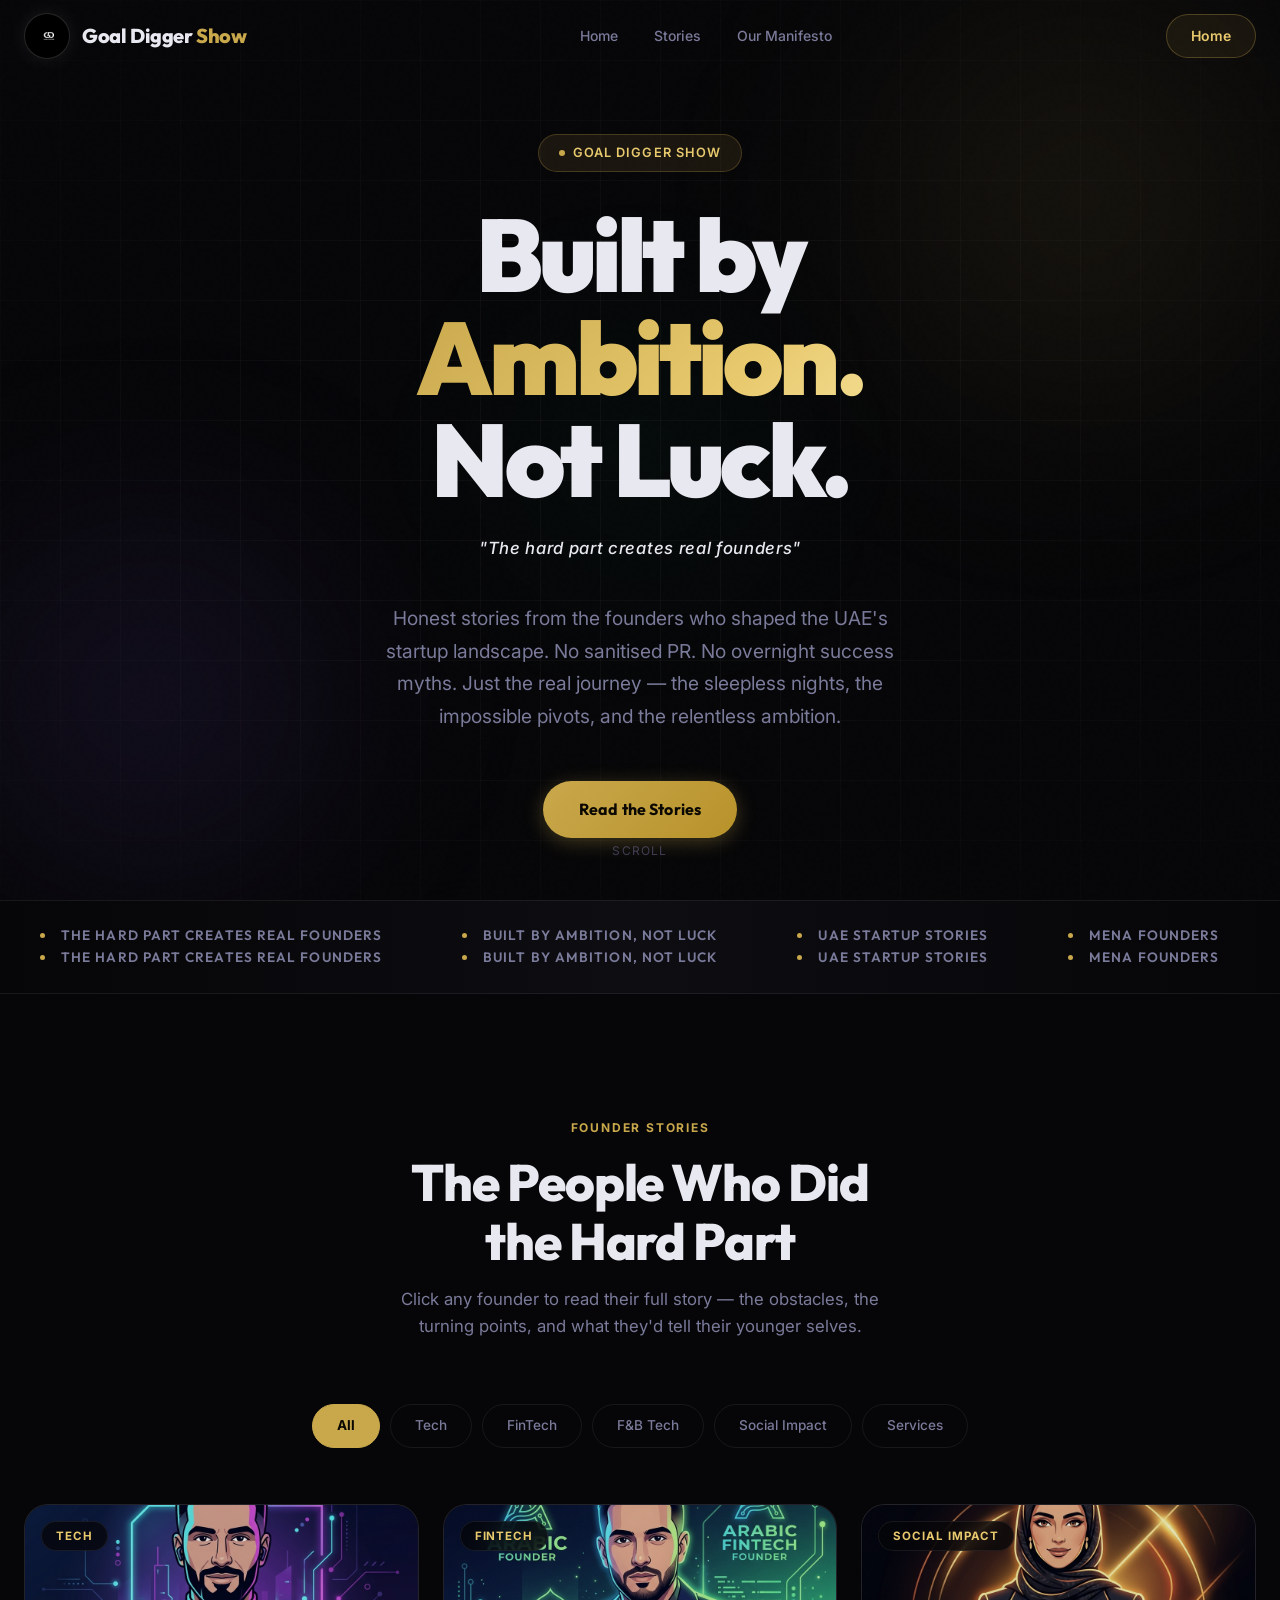
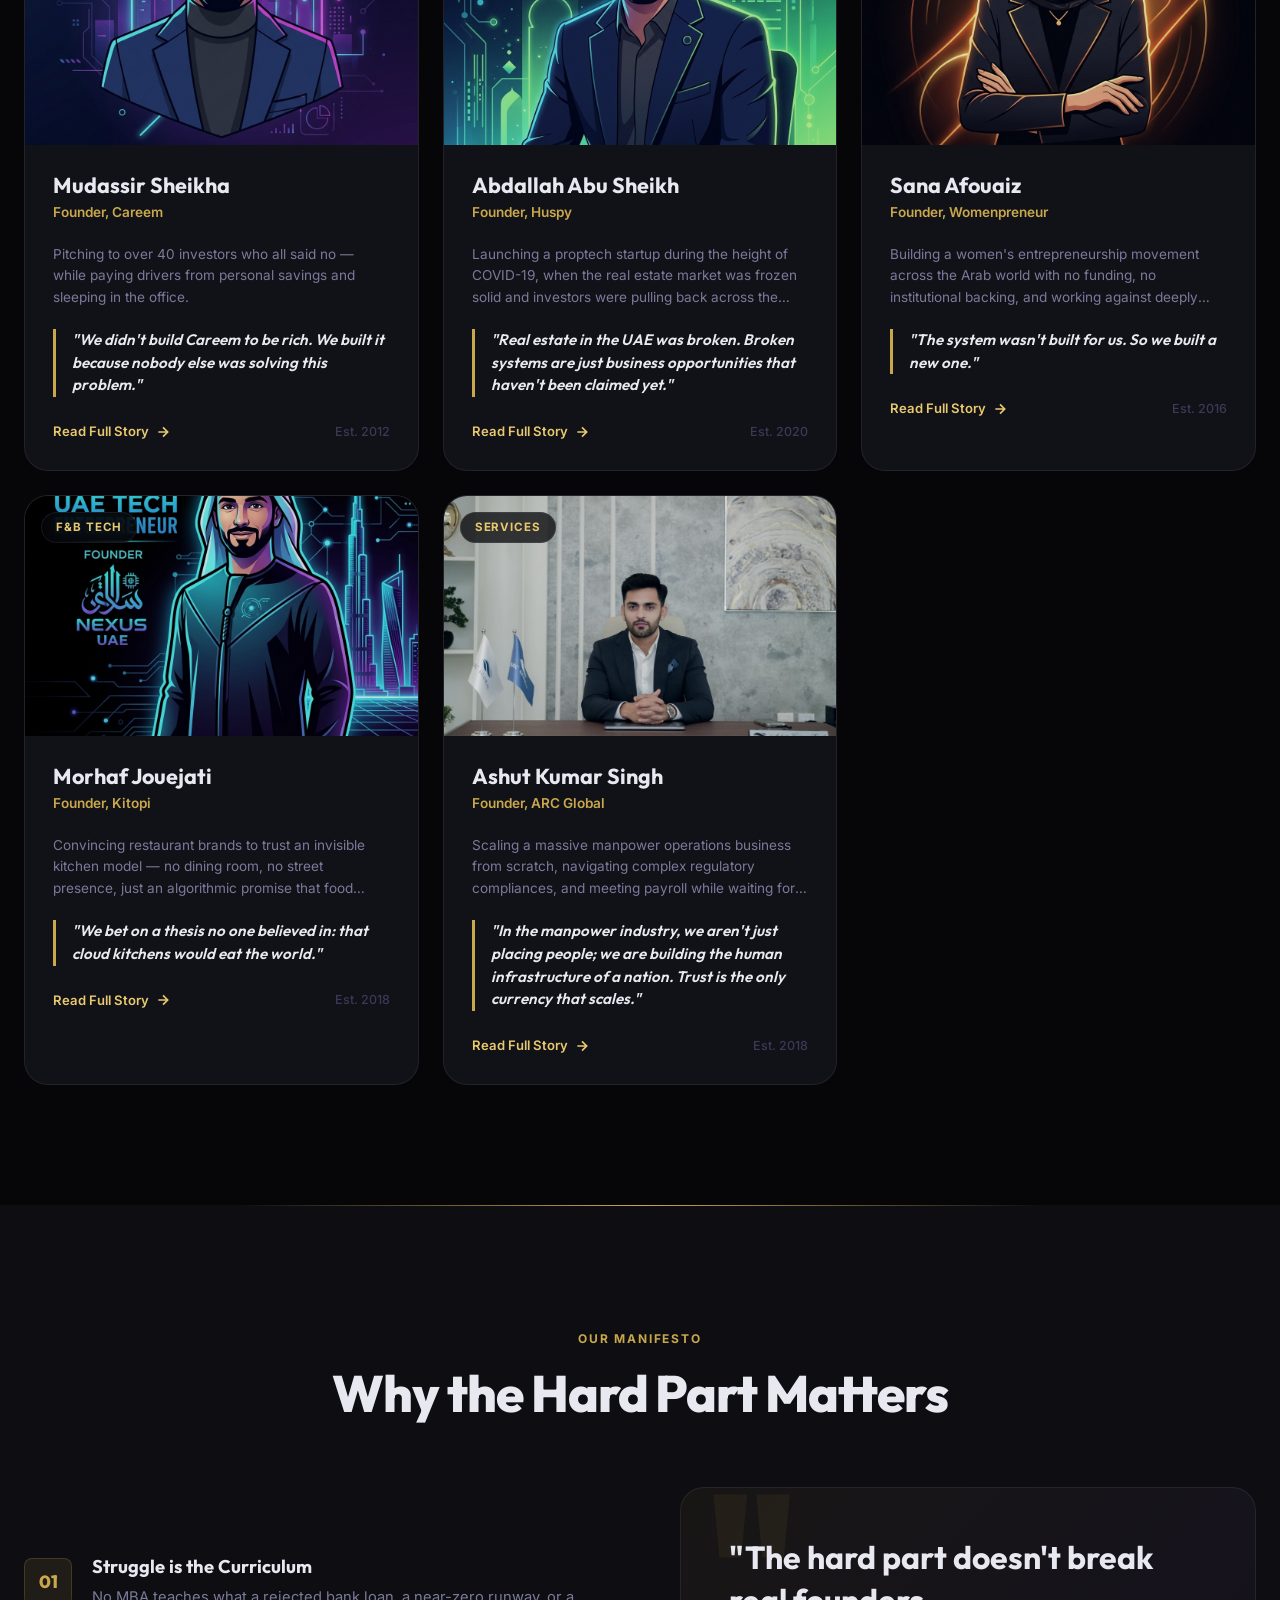
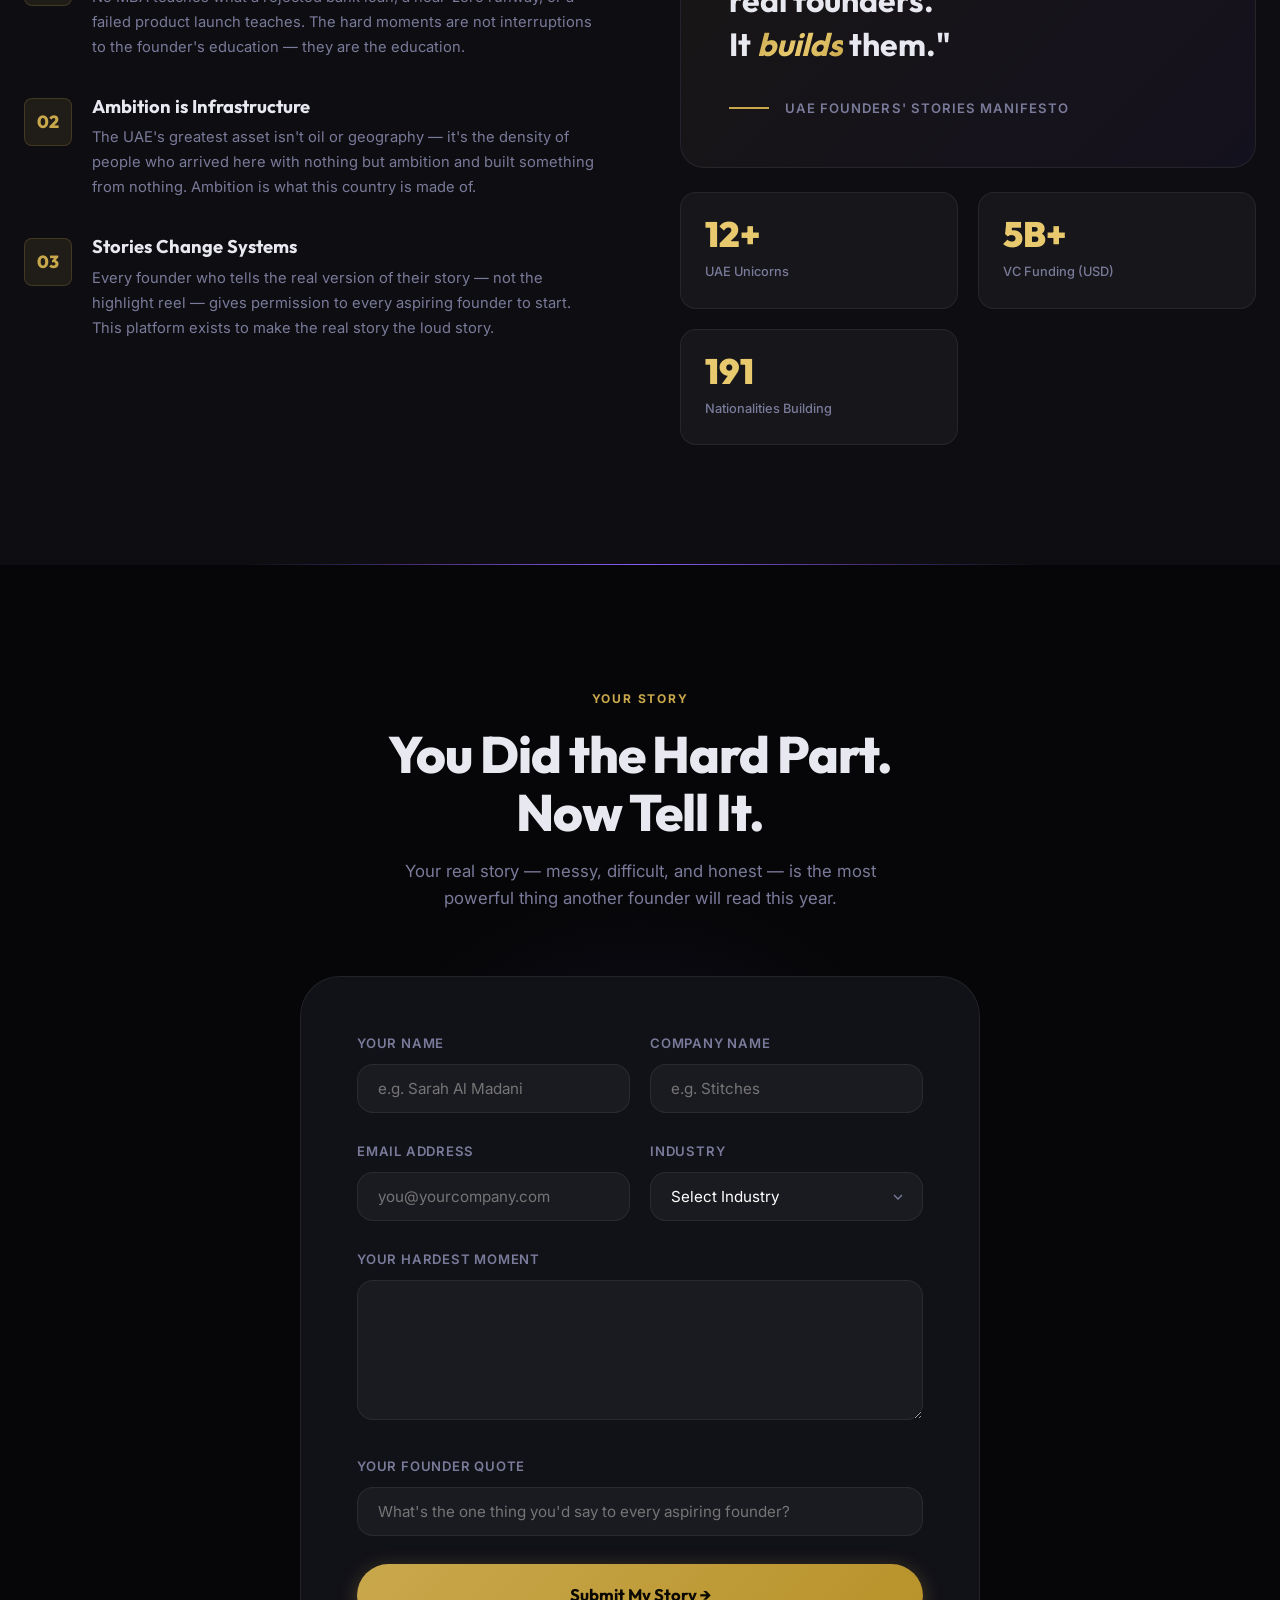
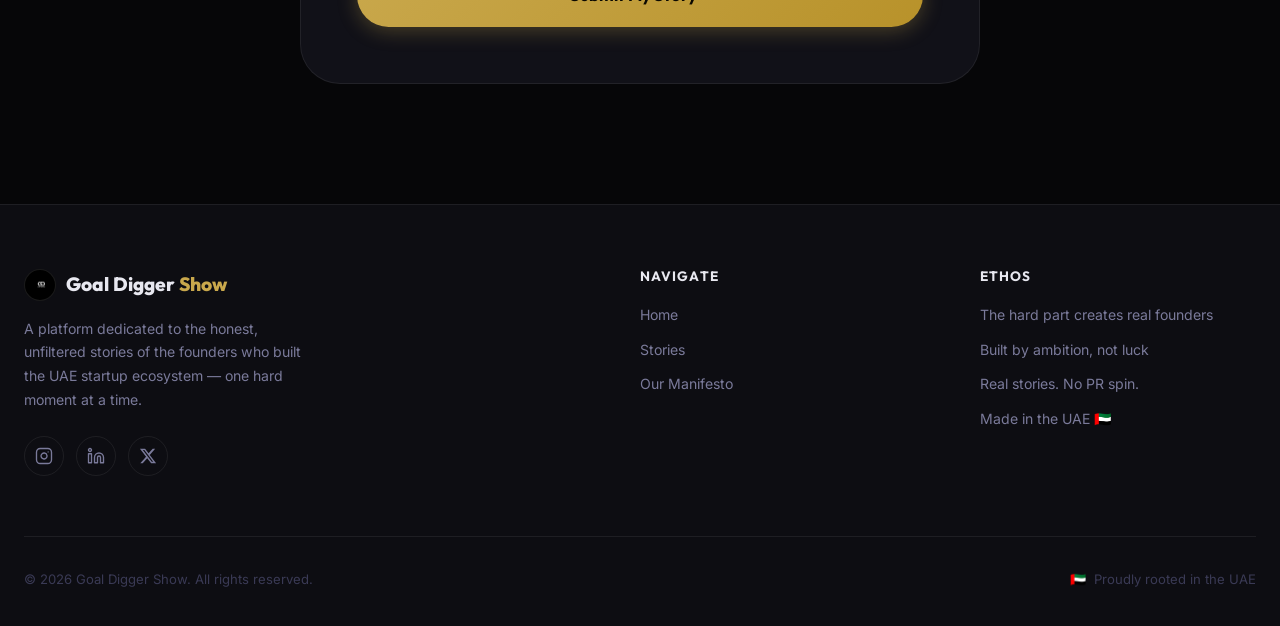
==== commit 12a59a58: "Remove Share Your Story section, stats, and add Home tab; adjust navigation" ====
--- a/index.html
+++ b/index.html
@@ -29,12 +29,12 @@
     </a>
 
     <nav class="navbar__links" role="navigation" aria-label="Main navigation">
-      <a href="#stories"   class="navbar__link" id="nav-stories">Stories</a>
+      <a href="#hero" class="navbar__link" id="nav-home">Home</a>
+      <a href="stories.html" class="navbar__link" id="nav-stories">Stories</a>
       <a href="#manifesto" class="navbar__link" id="nav-manifesto">Our Manifesto</a>
-      <a href="#submit"    class="navbar__link" id="nav-submit">Share Your Story</a>
     </nav>
 
-    <a href="#submit" class="navbar__cta" id="nav-cta">Share Your Story</a>
+    <a href="#hero" class="navbar__cta" id="nav-cta">Home</a>
 
     <button
       class="navbar__hamburger"
@@ -51,9 +51,8 @@
 
   <!-- Mobile Navigation -->
   <nav class="mobile-menu" id="mobile-menu" aria-label="Mobile navigation">
-    <a href="#stories"   class="mobile-menu__link" id="mob-stories">Stories</a>
+    <a href="stories.html"   class="mobile-menu__link" id="mob-stories">Stories</a>
     <a href="#manifesto" class="mobile-menu__link" id="mob-manifesto">Our Manifesto</a>
-    <a href="#submit"    class="mobile-menu__link" id="mob-submit">Share Your Story</a>
   </nav>
 
   <main>
@@ -96,7 +95,7 @@
 
         <div class="hero__actions">
           <a href="#stories" class="btn-primary" id="hero-read-btn">Read the Stories</a>
-          <a href="#submit"  class="btn-secondary" id="hero-share-btn">Share Your Story</a>
+          
         </div>
 
       </div>
@@ -208,16 +207,6 @@
               </div>
             </div>
 
-            <div class="manifesto-pillar" id="pillar-4">
-              <div class="manifesto-pillar__number" aria-hidden="true">04</div>
-              <div>
-                <h3 class="manifesto-pillar__title">UAE is a Founder's Canvas</h3>
-                <p class="manifesto-pillar__text">
-                  Nowhere else on Earth has compressed so much economic ambition into so little time and space. The UAE isn't just a market — it's a proof point that hard work in the right environment can rewrite what's possible.
-                </p>
-              </div>
-            </div>
-
           </div>
 
           <!-- Right: Quote card + stats -->
@@ -245,17 +234,6 @@
                   aria-label="12 or more unicorns"
                 >0</span>
                 <span class="stat-label">UAE Unicorns</span>
-              </div>
-
-              <div class="stat-item" role="listitem">
-                <span
-                  class="stat-number"
-                  id="stat-startups"
-                  data-target="7000"
-                  data-suffix="+"
-                  aria-label="7000 or more startups"
-                >0</span>
-                <span class="stat-label">Active Startups</span>
               </div>
 
               <div class="stat-item" role="listitem">
@@ -374,7 +352,6 @@
                 class="form-textarea"
                 id="founder-hardpart"
                 name="founder-hardpart"
-                placeholder="Describe the moment you almost gave up — what happened, how you felt, and what you did next..."
                 required
               ></textarea>
             </div>
@@ -461,7 +438,7 @@
           <a href="#hero"      class="footer-col__link" id="foot-home">Home</a>
           <a href="#stories"   class="footer-col__link" id="foot-stories">Stories</a>
           <a href="#manifesto" class="footer-col__link" id="foot-manifesto">Our Manifesto</a>
-          <a href="#submit"    class="footer-col__link" id="foot-submit">Share Your Story</a>
+          
         </div>
 
         <!-- Ethos column -->
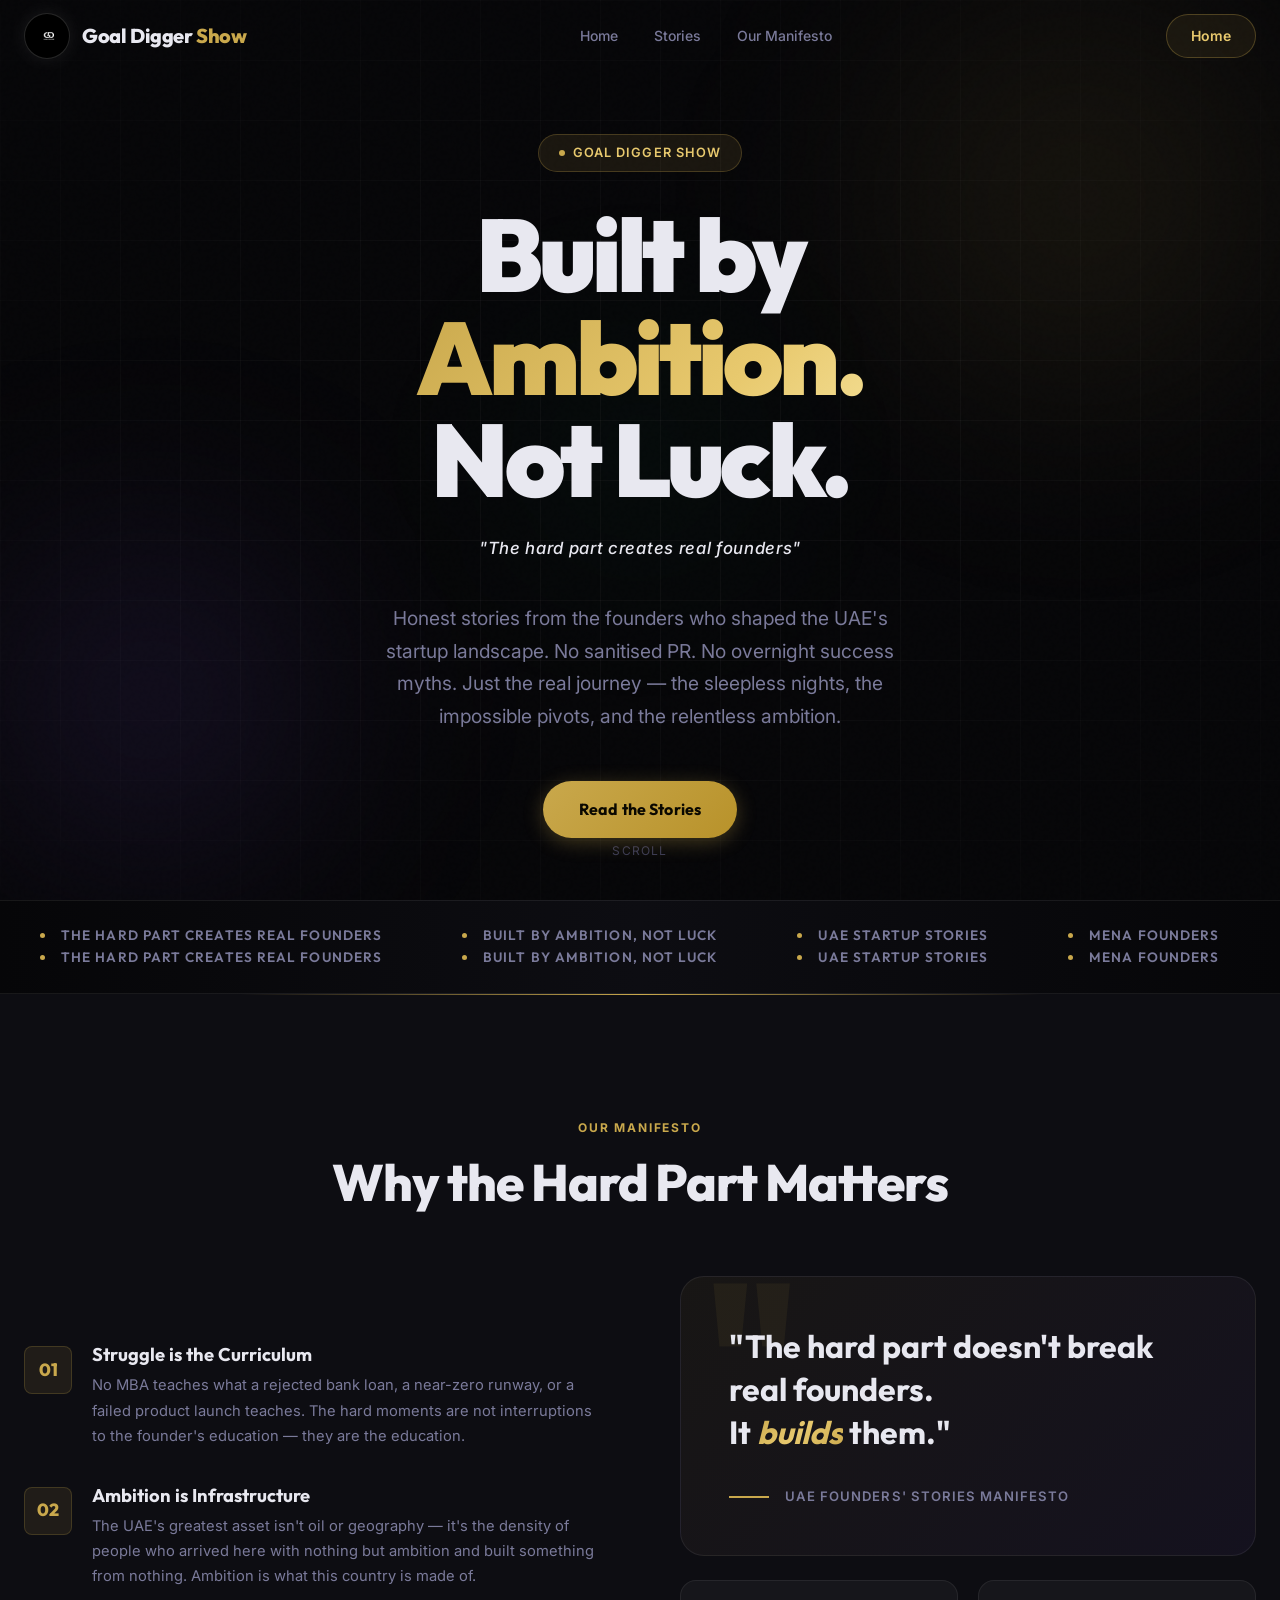
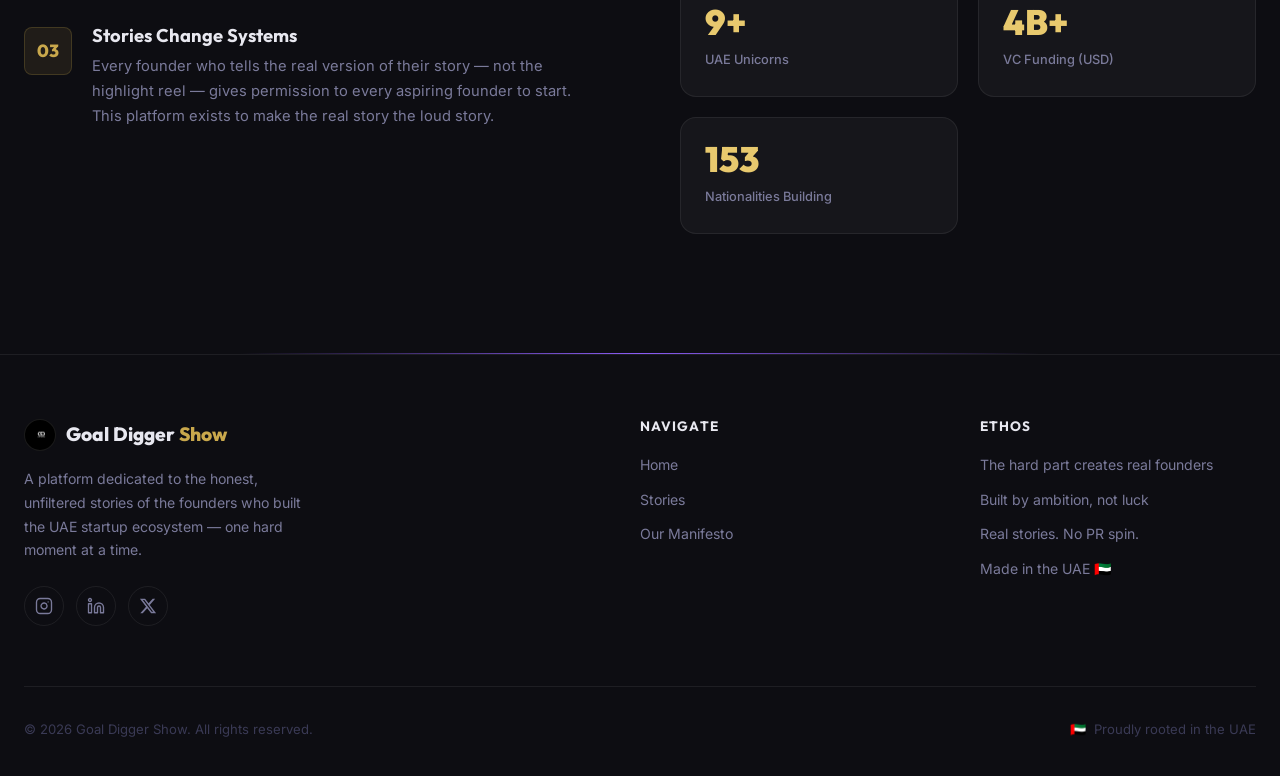
==== commit 593fe5ae: "Restore stats and counts on the Our Manifesto section in index.html" ====
--- a/index.html
+++ b/index.html
@@ -51,8 +51,9 @@
 
   <!-- Mobile Navigation -->
   <nav class="mobile-menu" id="mobile-menu" aria-label="Mobile navigation">
+    <a href="#hero"          class="mobile-menu__link" id="mob-home">Home</a>
     <a href="stories.html"   class="mobile-menu__link" id="mob-stories">Stories</a>
-    <a href="#manifesto" class="mobile-menu__link" id="mob-manifesto">Our Manifesto</a>
+    <a href="#manifesto"     class="mobile-menu__link" id="mob-manifesto">Our Manifesto</a>
   </nav>
 
   <main>
@@ -94,7 +95,7 @@
         </p>
 
         <div class="hero__actions">
-          <a href="#stories" class="btn-primary" id="hero-read-btn">Read the Stories</a>
+          <a href="stories.html" class="btn-primary" id="hero-read-btn">Read the Stories</a>
           
         </div>
 
@@ -127,37 +128,7 @@
       </div>
     </div>
 
-    <!-- ══════════════════════════════════════════════════
-         STORIES SECTION
-    ══════════════════════════════════════════════════ -->
-    <section class="section stories-section" id="stories" aria-labelledby="stories-title">
-      <div class="container">
-
-        <div class="section-header reveal">
-          <span class="section-label">Founder Stories</span>
-          <h2 class="section-title" id="stories-title">
-            The People Who Did<br/>the Hard Part
-          </h2>
-          <p class="section-subtitle">
-            Click any founder to read their full story — the obstacles, the turning points, and what they'd tell their younger selves.
-          </p>
-        </div>
-
-        <!-- Filter buttons -->
-        <div class="stories-filters reveal reveal-delay-1" role="group" aria-label="Filter founders by industry">
-          <button class="filter-btn active" id="filter-all"          data-filter="All"          aria-pressed="true">All</button>
-          <button class="filter-btn"        id="filter-tech"         data-filter="Tech"         aria-pressed="false">Tech</button>
-          <button class="filter-btn"        id="filter-fintech"      data-filter="FinTech"      aria-pressed="false">FinTech</button>
-          <button class="filter-btn"        id="filter-fb"           data-filter="F&B Tech"     aria-pressed="false">F&amp;B Tech</button>
-          <button class="filter-btn"        id="filter-social"       data-filter="Social Impact" aria-pressed="false">Social Impact</button>
-          <button class="filter-btn"        id="filter-services"     data-filter="Services"     aria-pressed="false">Services</button>
-        </div>
-
-        <!-- Founders grid — populated by JS -->
-        <div class="stories-grid" id="stories-grid" role="list" aria-live="polite" aria-label="Founder stories grid"></div>
-
-      </div>
-    </section>
+
 
     <!-- ══════════════════════════════════════════════════
          MANIFESTO SECTION
@@ -260,6 +231,8 @@
 
             </div>
 
+
+
           </div>
 
         </div>
@@ -267,127 +240,7 @@
       </div>
     </section>
 
-    <!-- ══════════════════════════════════════════════════
-         SUBMIT STORY SECTION
-    ══════════════════════════════════════════════════ -->
-    <section class="section submit-section" id="submit" aria-labelledby="submit-title">
-      <div class="submit-glow" aria-hidden="true"></div>
-      <div class="container">
-
-        <div class="section-header reveal">
-          <span class="section-label">Your Story</span>
-          <h2 class="section-title" id="submit-title">
-            You Did the Hard Part.<br/>Now Tell It.
-          </h2>
-          <p class="section-subtitle">
-            Your real story — messy, difficult, and honest — is the most powerful thing another founder will read this year.
-          </p>
-        </div>
-
-        <div class="submit-wrapper reveal reveal-delay-1">
-
-          <!-- The form -->
-          <form class="submit-form" id="submit-form" novalidate aria-label="Share your founder story">
-
-            <div class="form-row">
-              <div class="form-group">
-                <label class="form-label" for="founder-name">Your Name</label>
-                <input
-                  class="form-input"
-                  type="text"
-                  id="founder-name"
-                  name="founder-name"
-                  placeholder="e.g. Sarah Al Madani"
-                  required
-                  autocomplete="name"
-                />
-              </div>
-              <div class="form-group">
-                <label class="form-label" for="company-name">Company Name</label>
-                <input
-                  class="form-input"
-                  type="text"
-                  id="company-name"
-                  name="company-name"
-                  placeholder="e.g. Stitches"
-                  required
-                />
-              </div>
-            </div>
-
-            <div class="form-row">
-              <div class="form-group">
-                <label class="form-label" for="founder-email">Email Address</label>
-                <input
-                  class="form-input"
-                  type="email"
-                  id="founder-email"
-                  name="founder-email"
-                  placeholder="you@yourcompany.com"
-                  required
-                  autocomplete="email"
-                />
-              </div>
-              <div class="form-group">
-                <label class="form-label" for="founder-industry">Industry</label>
-                <select class="form-select" id="founder-industry" name="founder-industry" required>
-                  <option value="" disabled selected>Select Industry</option>
-                  <option value="Tech">Tech</option>
-                  <option value="FinTech">FinTech</option>
-                  <option value="F&B Tech">F&amp;B Tech</option>
-                  <option value="Real Estate">Real Estate</option>
-                  <option value="Social Impact">Social Impact</option>
-                  <option value="E-commerce">E-commerce</option>
-                  <option value="Logistics">Logistics</option>
-                  <option value="Healthcare">Healthcare</option>
-                  <option value="Education">Education</option>
-                  <option value="Other">Other</option>
-                </select>
-              </div>
-            </div>
-
-            <div class="form-group">
-              <label class="form-label" for="founder-hardpart">Your Hardest Moment</label>
-              <textarea
-                class="form-textarea"
-                id="founder-hardpart"
-                name="founder-hardpart"
-                required
-              ></textarea>
-            </div>
-
-            <div class="form-group">
-              <label class="form-label" for="founder-quote">Your Founder Quote</label>
-              <input
-                class="form-input"
-                type="text"
-                id="founder-quote"
-                name="founder-quote"
-                placeholder="What's the one thing you'd say to every aspiring founder?"
-                required
-              />
-            </div>
-
-            <button type="submit" class="form-submit-btn" id="submit-btn">
-              Submit My Story &rarr;
-            </button>
-
-          </form>
-
-          <!-- Success state -->
-          <div class="form-success" id="form-success" role="alert" aria-live="assertive">
-            <div class="form-success__icon" aria-hidden="true">✓</div>
-            <h3 class="form-success__title">Story Received.</h3>
-            <p class="form-success__text">
-              Thank you for your honesty. We'll review your story and be in touch
-              within 48 hours. The UAE startup ecosystem is richer for it.
-            </p>
-          </div>
-
-        </div>
-
-      </div>
-    </section>
+
 
   </main>
 
@@ -436,7 +289,7 @@
         <div class="footer-col">
           <h3 class="footer-col__title">Navigate</h3>
           <a href="#hero"      class="footer-col__link" id="foot-home">Home</a>
-          <a href="#stories"   class="footer-col__link" id="foot-stories">Stories</a>
+          <a href="stories.html"   class="footer-col__link" id="foot-stories">Stories</a>
           <a href="#manifesto" class="footer-col__link" id="foot-manifesto">Our Manifesto</a>
           
         </div>
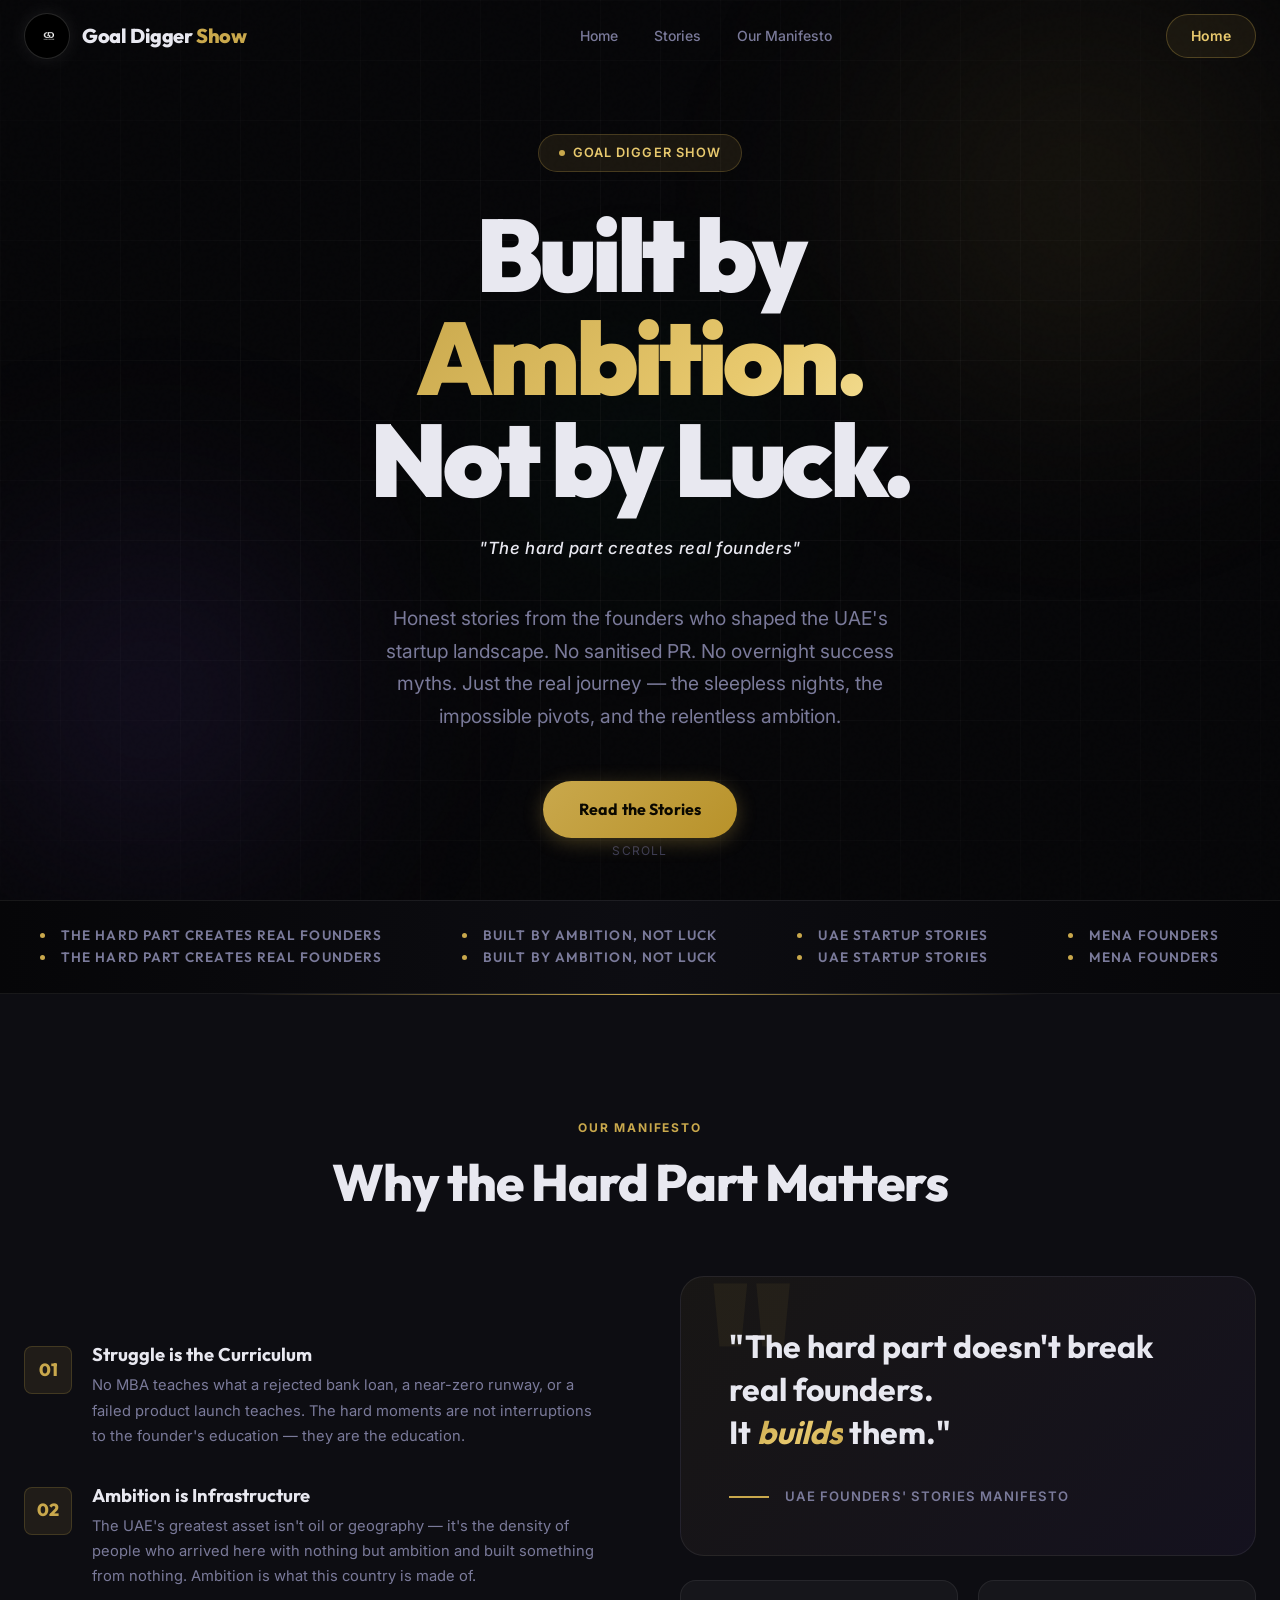
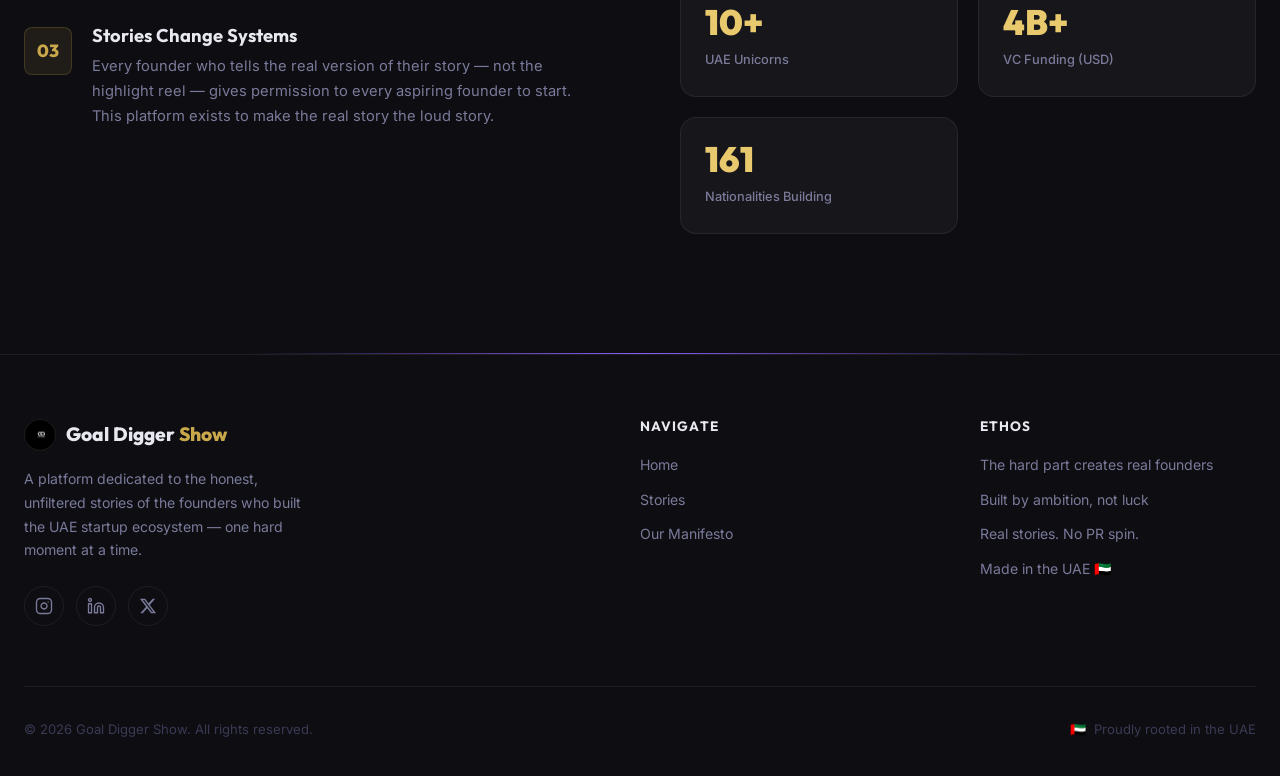
==== commit 626cd053: "Correct typo in hero title from 'Not Luck.' to 'Not by Luck.'" ====
--- a/index.html
+++ b/index.html
@@ -79,7 +79,7 @@
         <h1 class="hero__title" id="hero-title">
           Built by<br/>
           <em>Ambition.</em><br/>
-          Not Luck.
+          Not by Luck.
         </h1>
 
         <div class="hero__quotes" role="presentation">
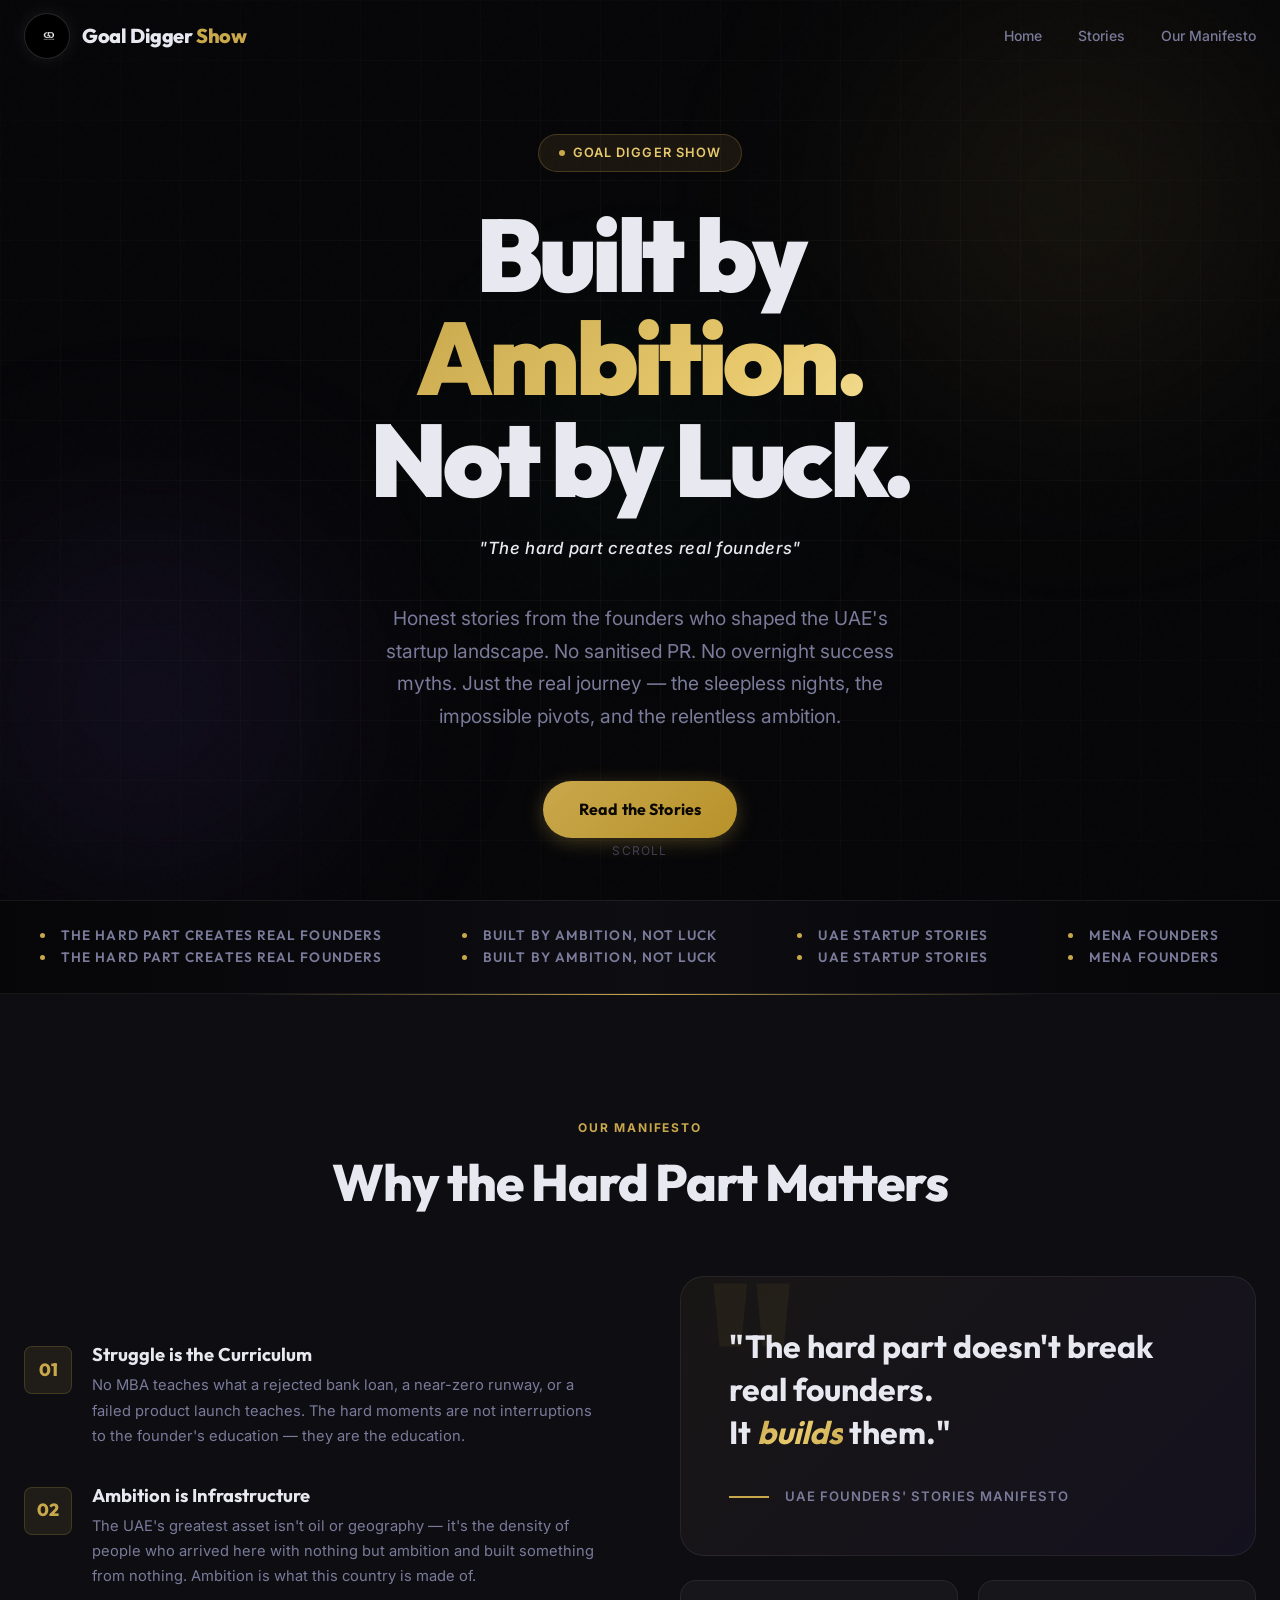
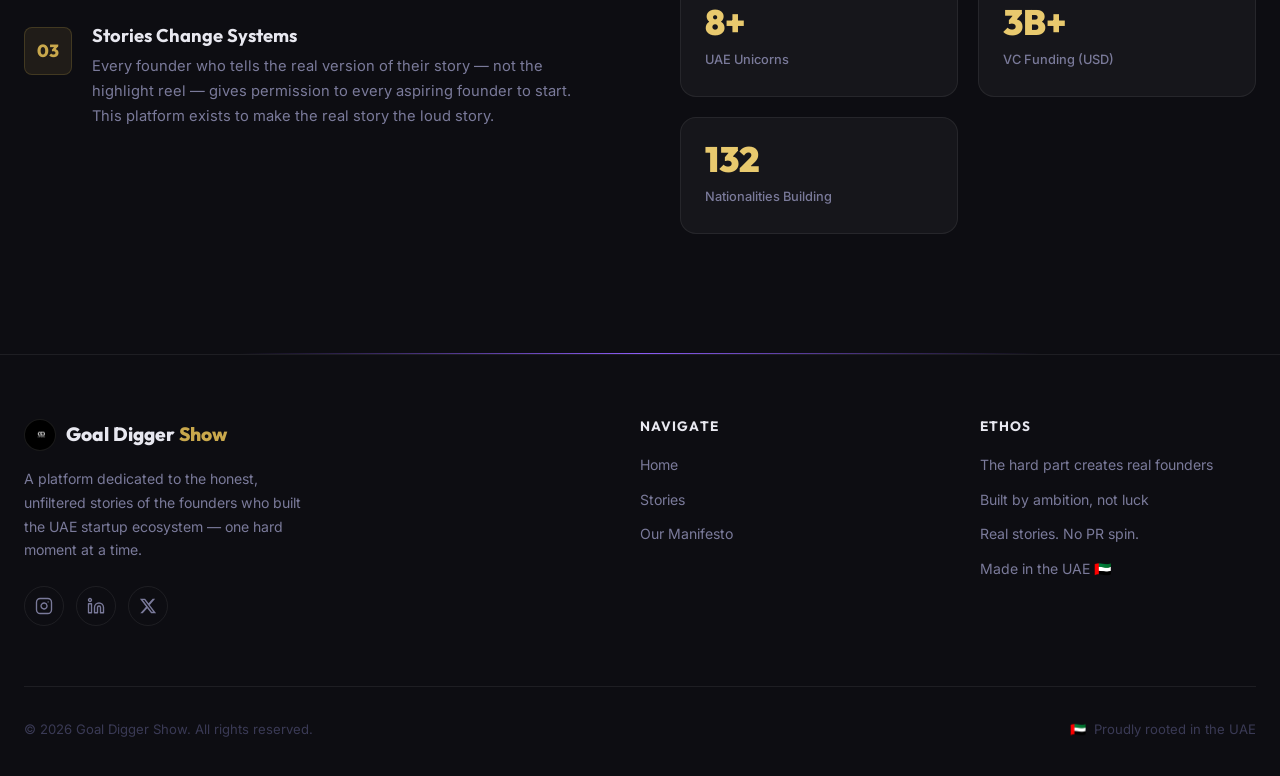
==== commit 3d9dcabb: "Update index.html" ====
--- a/index.html
+++ b/index.html
@@ -33,8 +33,6 @@
       <a href="stories.html" class="navbar__link" id="nav-stories">Stories</a>
       <a href="#manifesto" class="navbar__link" id="nav-manifesto">Our Manifesto</a>
     </nav>
-
-    <a href="#hero" class="navbar__cta" id="nav-cta">Home</a>
 
     <button
       class="navbar__hamburger"
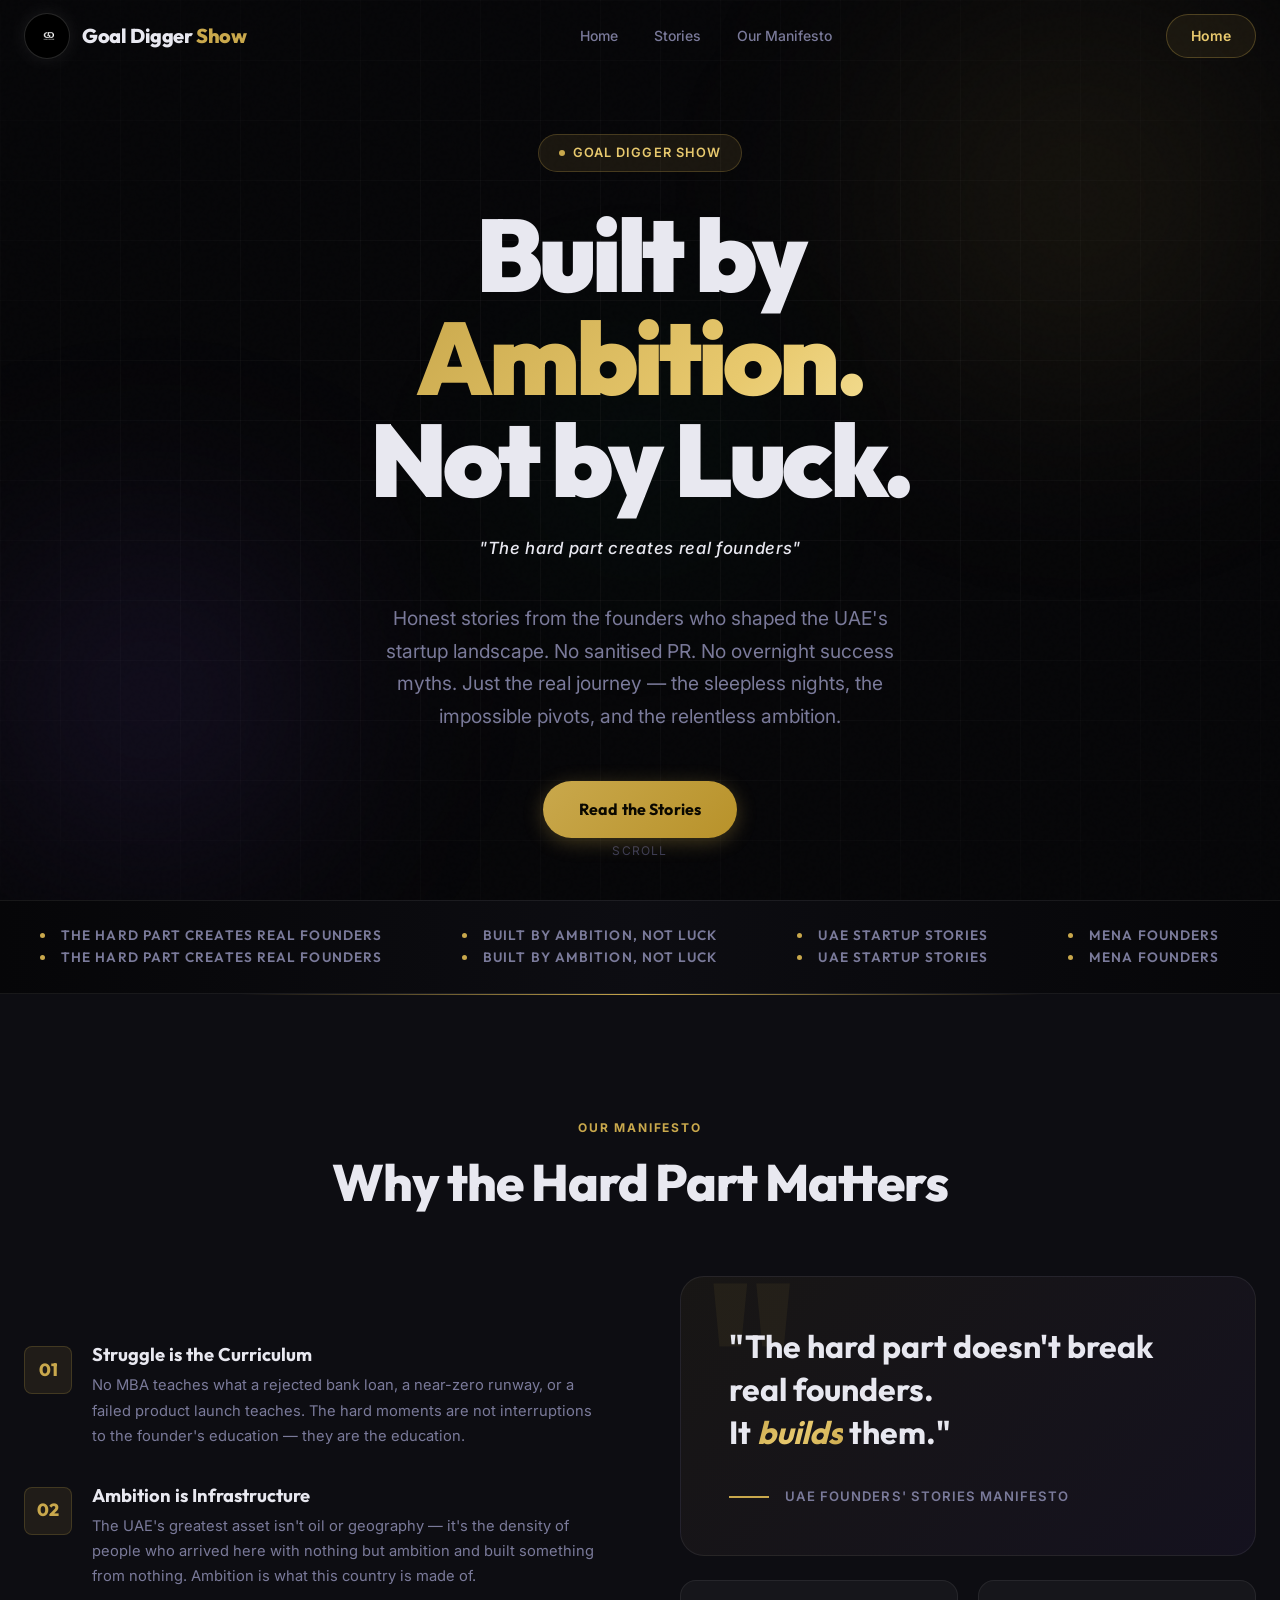
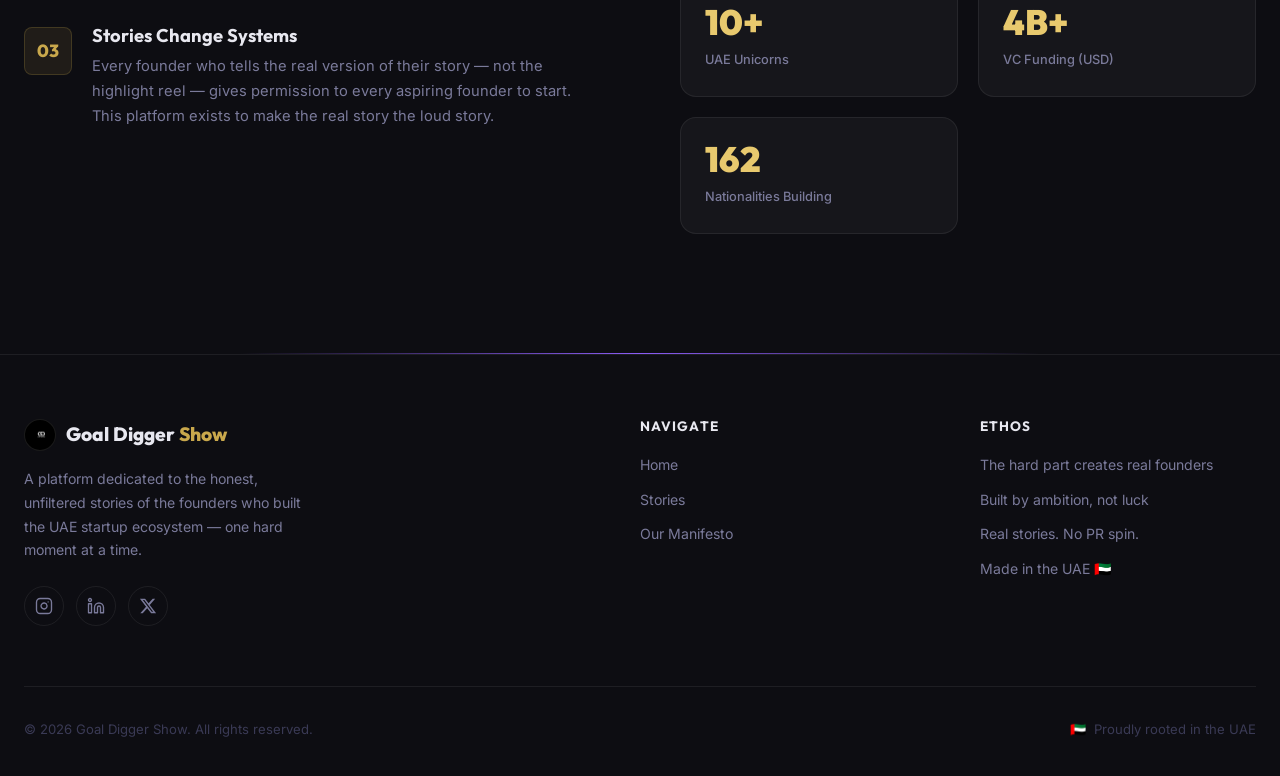
==== commit 536925f5: "Update index.html" ====
--- a/index.html
+++ b/index.html
@@ -33,7 +33,7 @@
       <a href="stories.html" class="navbar__link" id="nav-stories">Stories</a>
       <a href="#manifesto" class="navbar__link" id="nav-manifesto">Our Manifesto</a>
     </nav>
-
+      <a href="#hero" class="navbar__cta" id="nav-cta">Home</a>
     <button
       class="navbar__hamburger"
       id="hamburger"
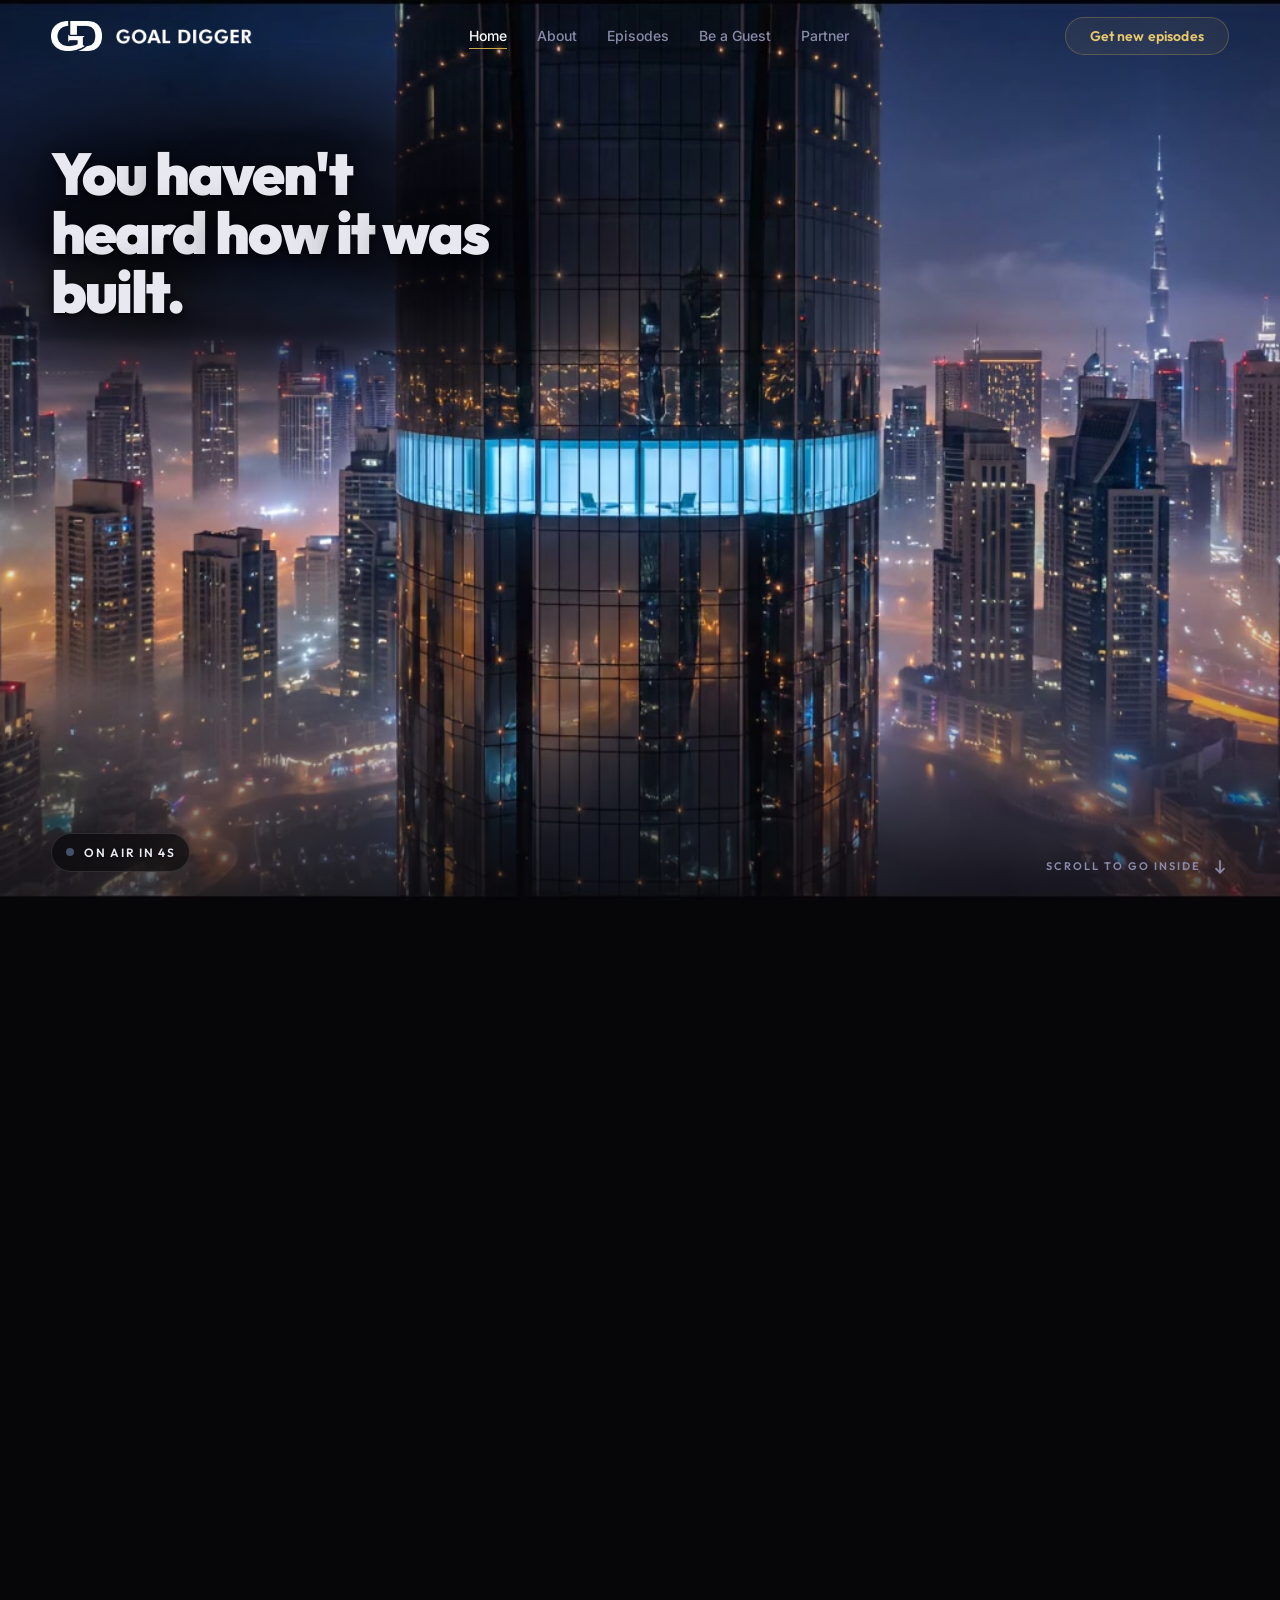
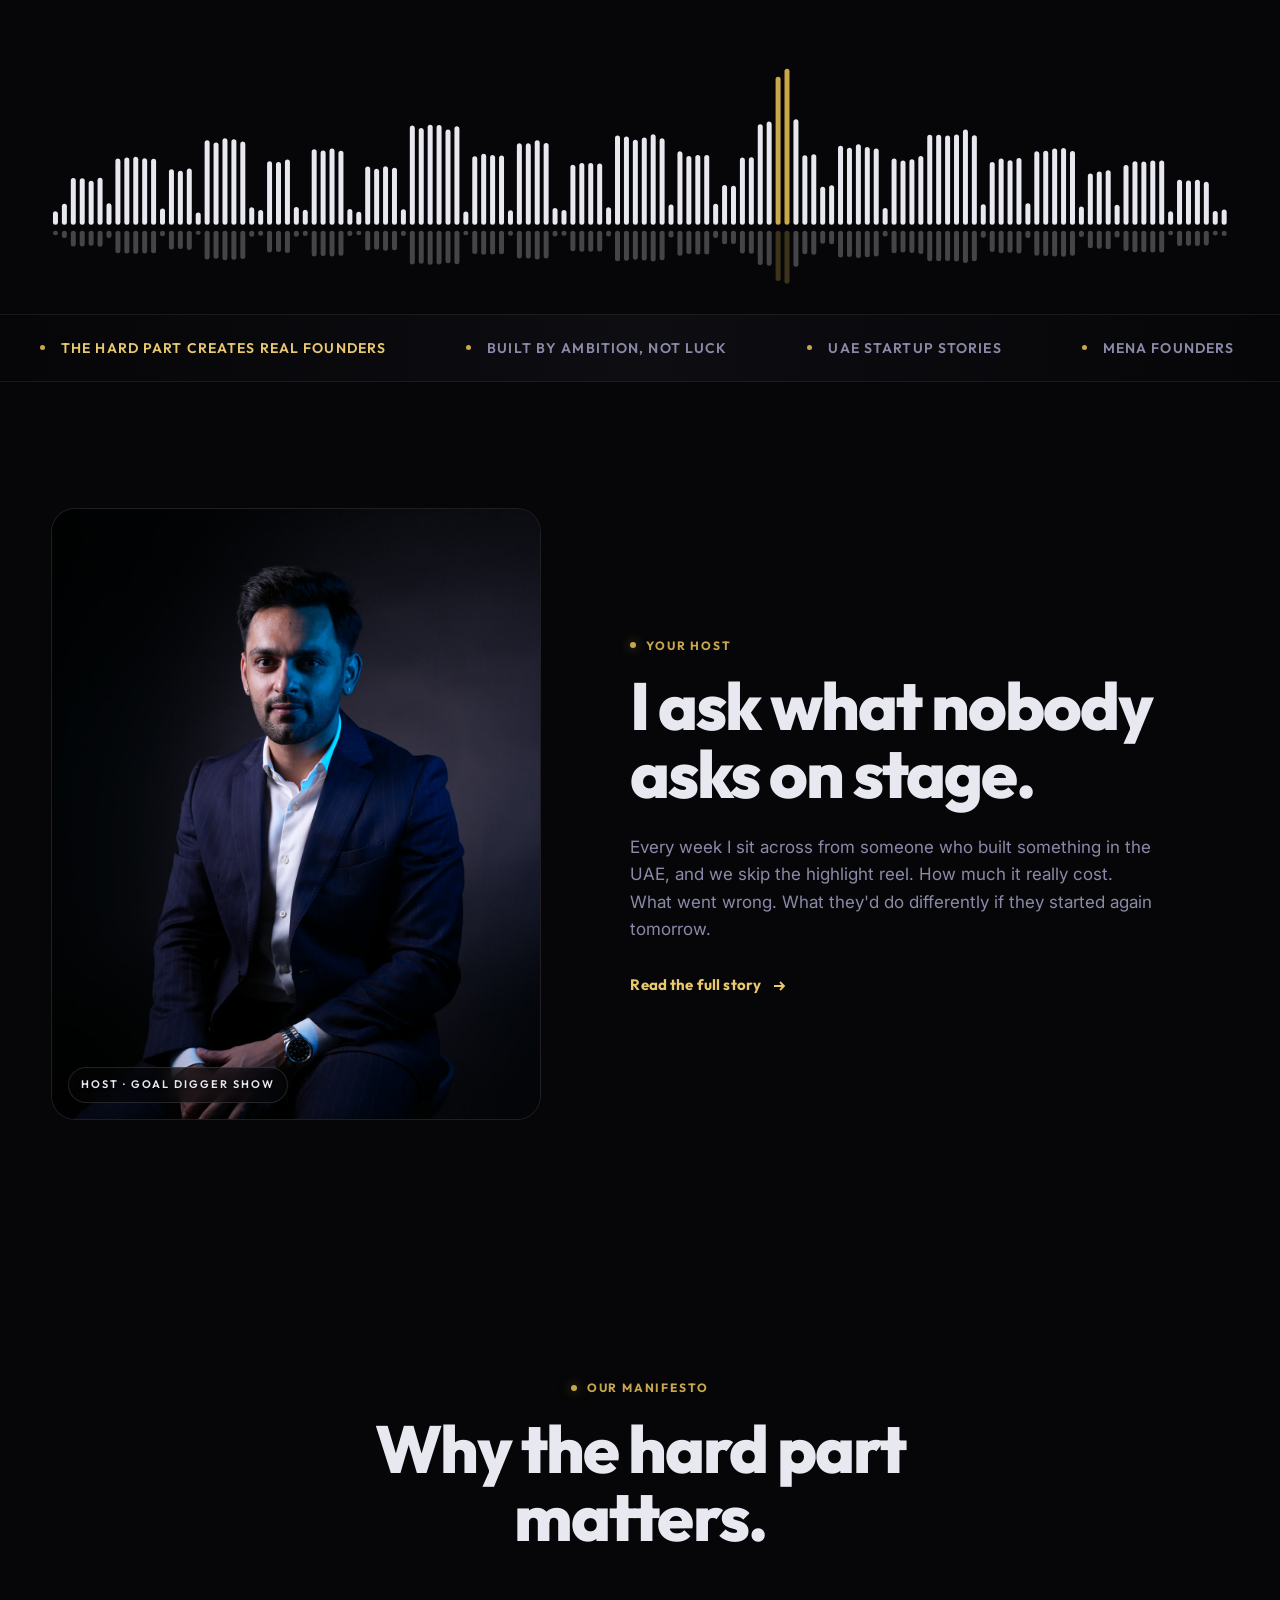
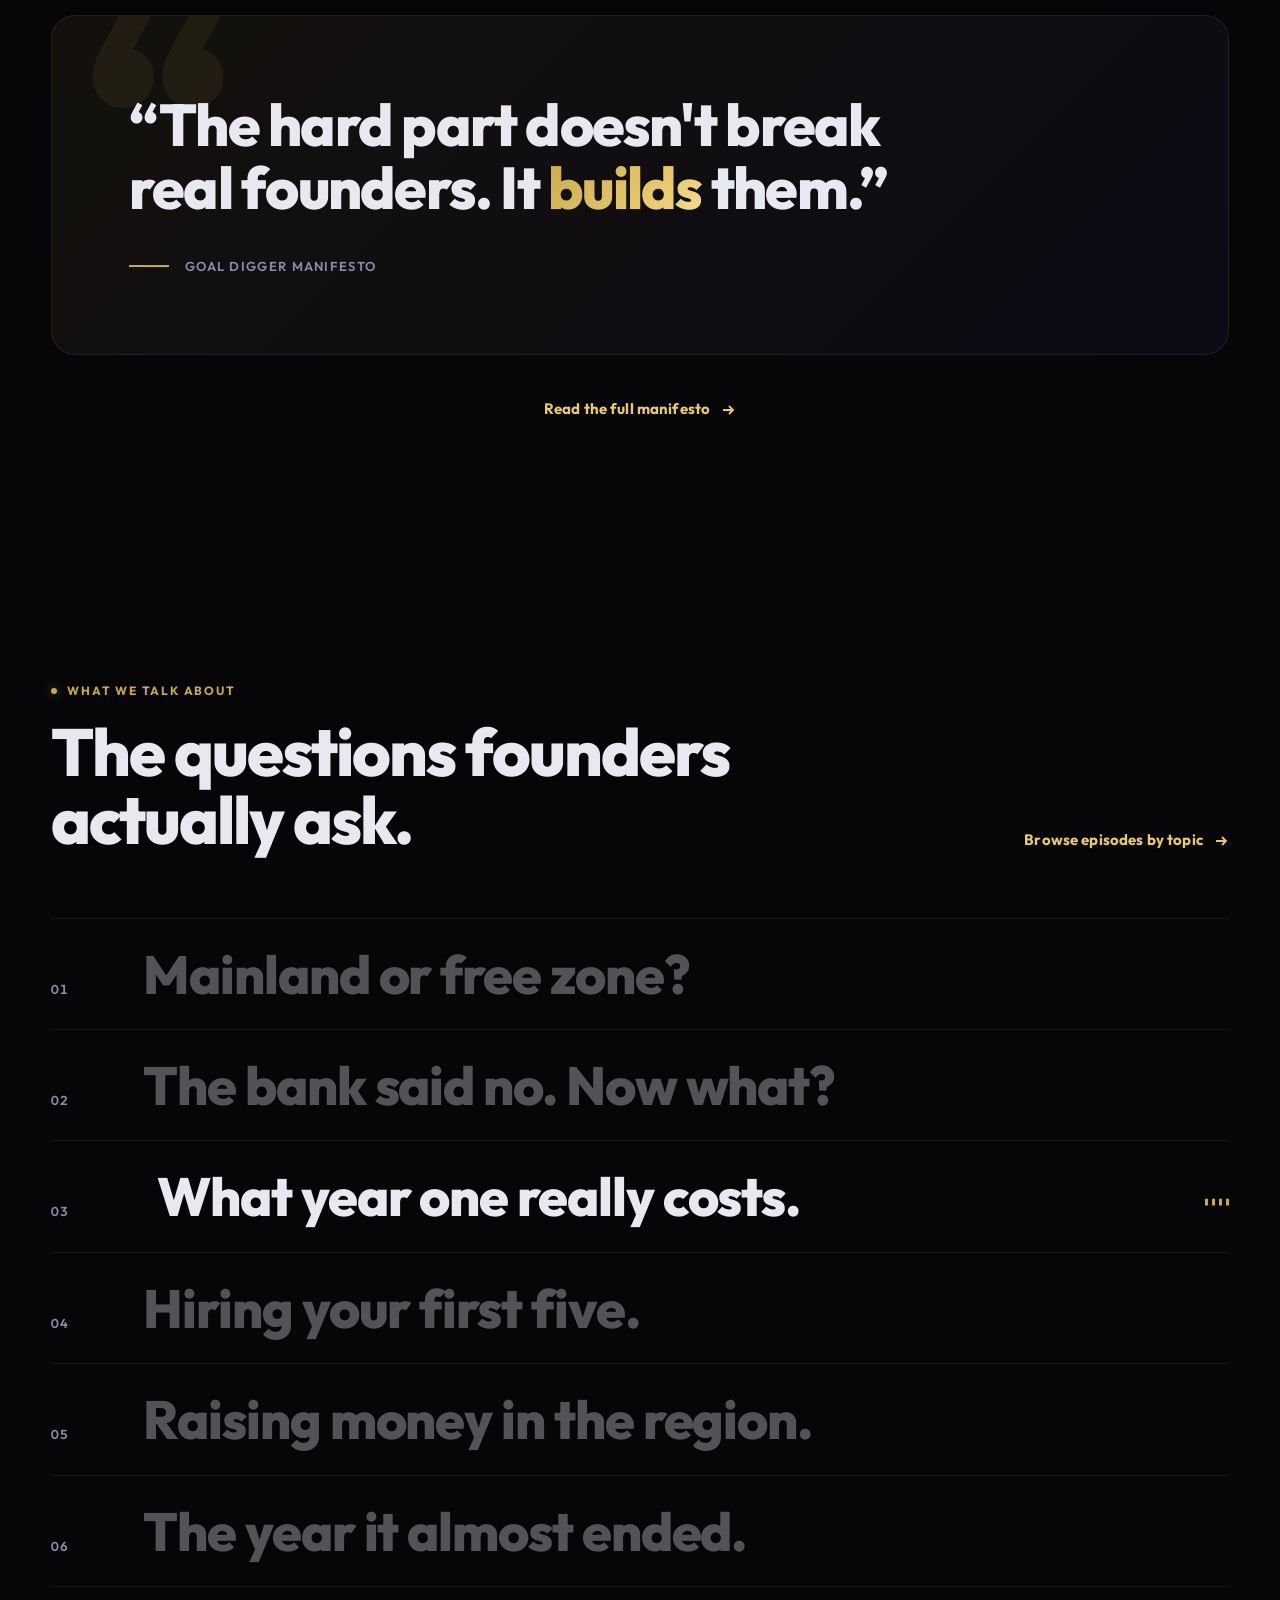
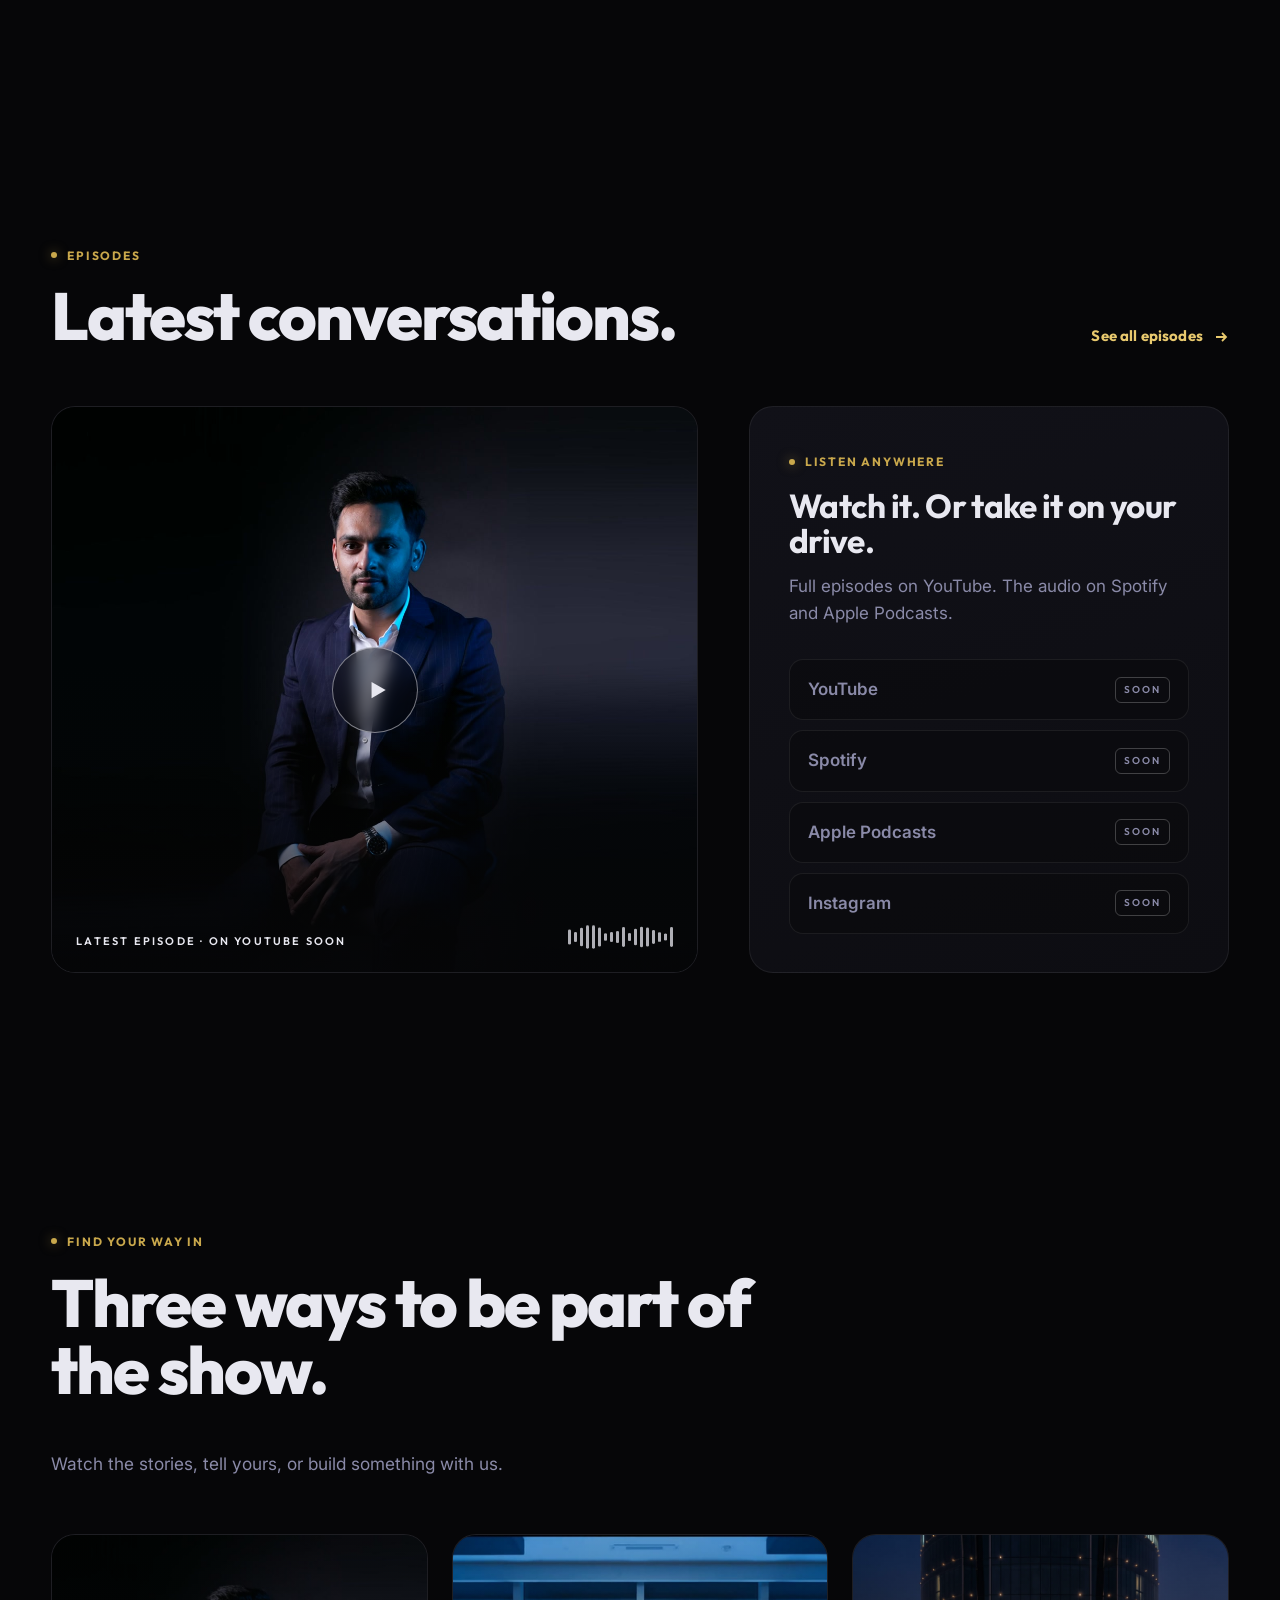
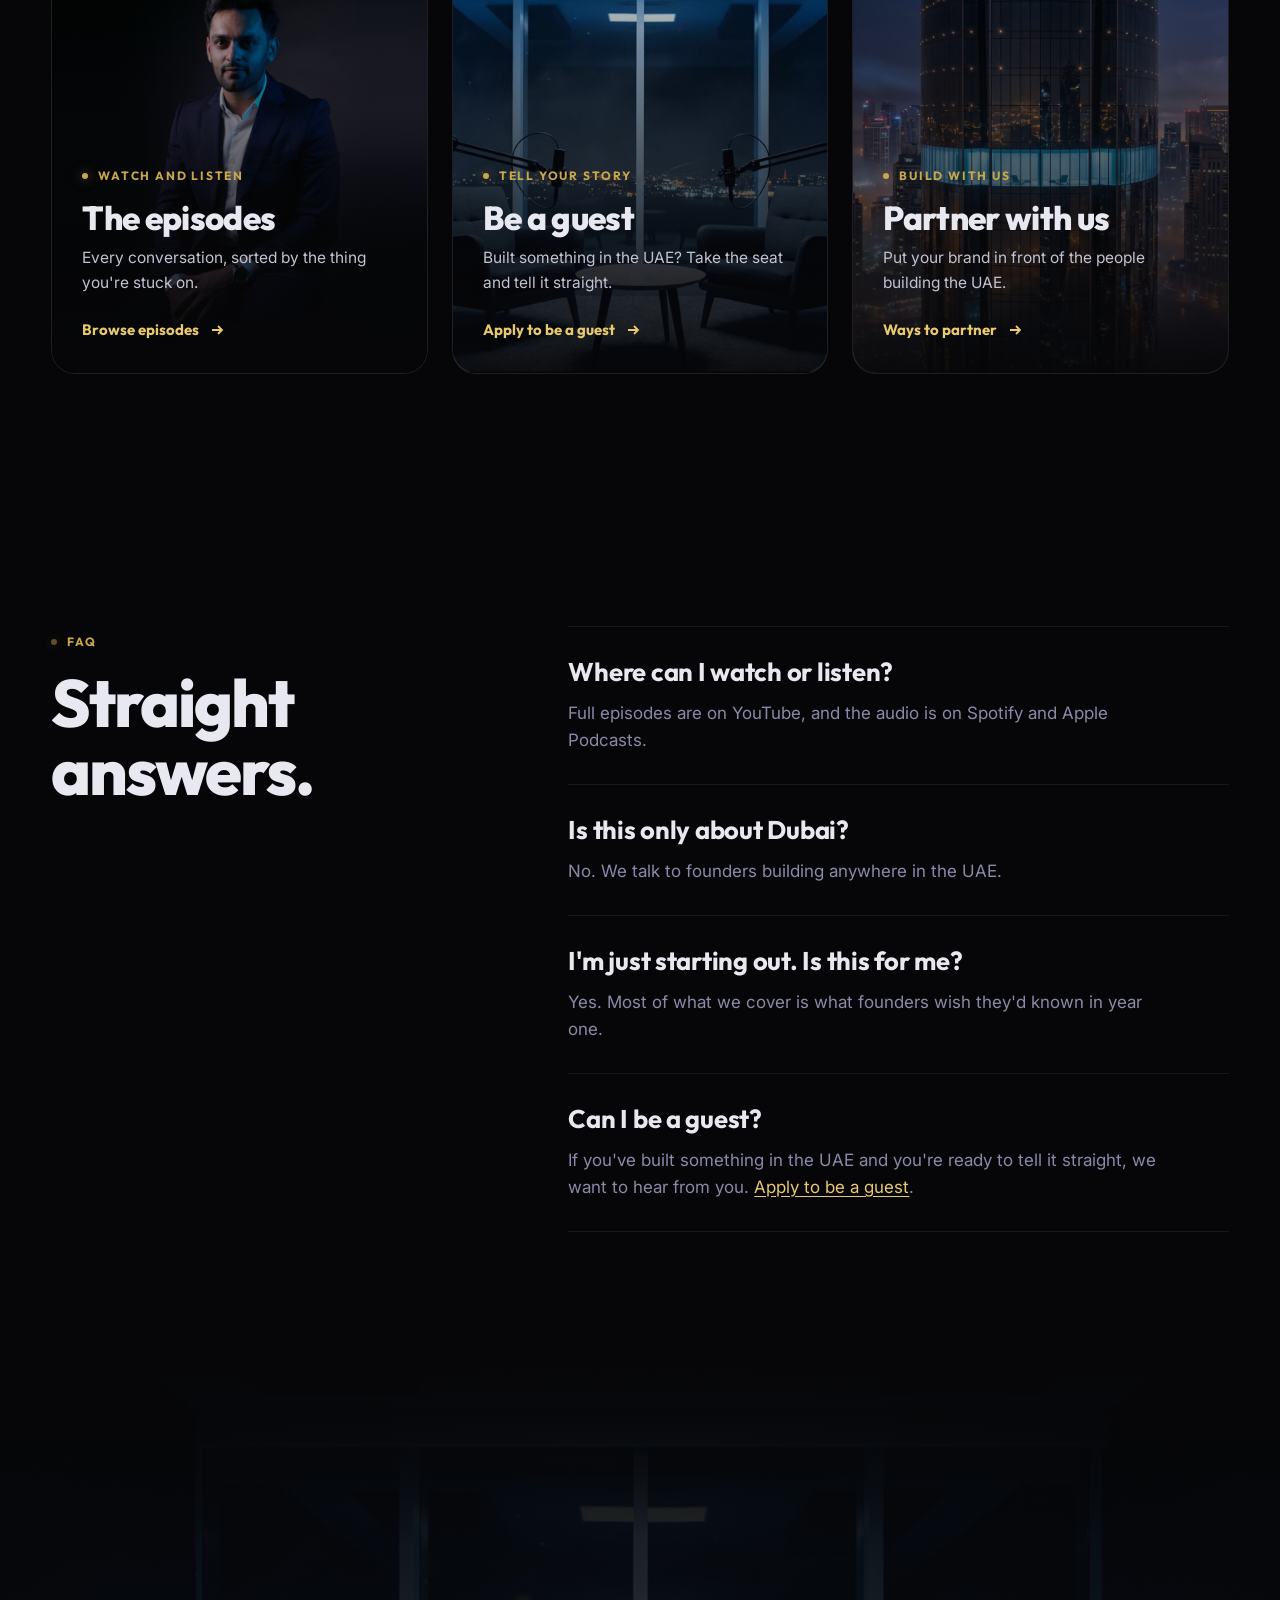
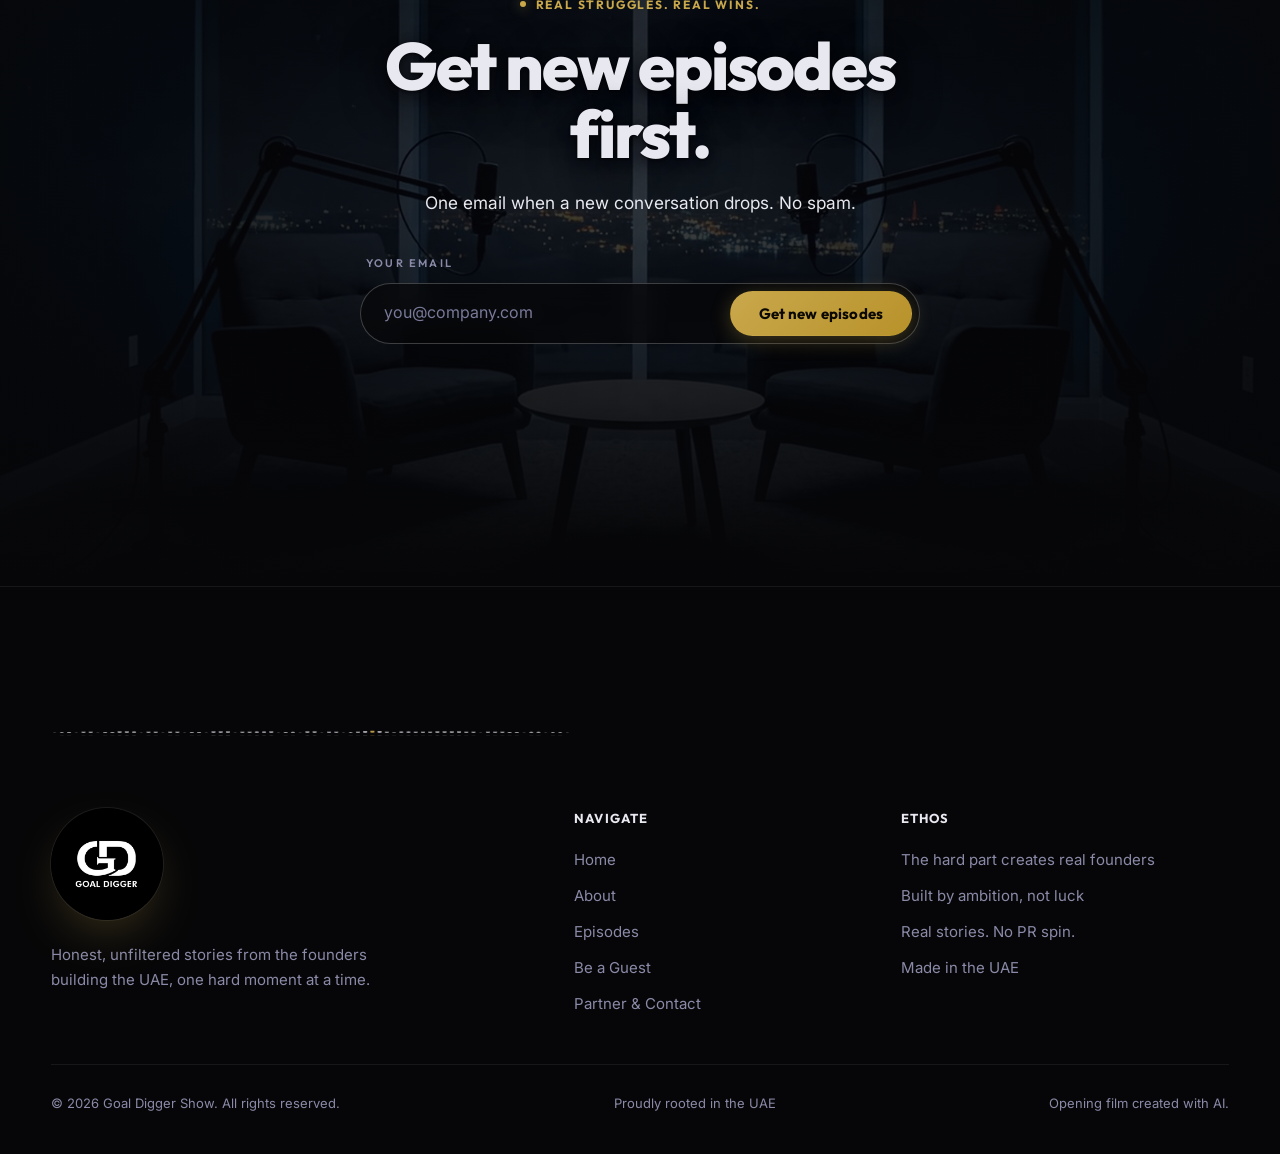
==== commit 41792d1b: "Replace site with the cinematic multi-page Goal Digger Show website Home page opens with a scroll-dr" ====
--- a/index.html
+++ b/index.html
@@ -1,386 +1,627 @@
-<!DOCTYPE html>
+<!doctype html>
 <html lang="en">
 <head>
-  <meta charset="UTF-8" />
-  <meta name="viewport" content="width=device-width, initial-scale=1.0" />
-  <title>Goal Digger — UAE Founders' Stories</title>
-  <meta name="description" content="Goal Digger presents raw, honest stories of UAE founders who built empires from nothing. The hard part creates real founders. Built by ambition, not luck." />
-  <meta property="og:title" content="Goal Digger — UAE Founders' Stories" />
-  <meta property="og:description" content="Goal Digger presents raw, honest stories from the founders who shaped the UAE startup ecosystem." />
-  <meta property="og:type" content="website" />
-  <meta name="twitter:card" content="summary_large_image" />
-  <meta name="twitter:title" content="Goal Digger — UAE Founders' Stories" />
-  <meta name="twitter:description" content="The hard part creates real founders. Built by ambition, not luck." />
-  <link rel="icon" type="image/png" href="assets/logo_circle.png" />
-  <link rel="preconnect" href="https://fonts.googleapis.com" />
-  <link rel="preconnect" href="https://fonts.gstatic.com" crossorigin />
-  <link href="https://fonts.googleapis.com/css2?family=Outfit:wght@300;400;500;600;700;800;900&family=Inter:wght@300;400;500;600;700&display=swap" rel="stylesheet" />
-  <link rel="stylesheet" href="style.css" />
+<meta charset="utf-8">
+<meta name="viewport" content="width=device-width, initial-scale=1">
+<title>Goal Digger Show | Built by Ambition. Not by Luck.</title>
+<meta name="description" content="You've seen the skyline. Now hear how it was built. Honest conversations with the founders building the UAE.">
+<meta name="theme-color" content="#060608">
+<meta property="og:type" content="website">
+<meta property="og:title" content="Goal Digger Show | Built by Ambition. Not by Luck.">
+<meta property="og:description" content="You've seen the skyline. Now hear how it was built. Honest conversations with the founders building the UAE.">
+<meta property="og:image" content="https://goaldiggershow.vercel.app/assets/og.jpg">
+<meta property="og:url" content="https://goaldiggershow.vercel.app/">
+<meta name="twitter:card" content="summary_large_image">
+<link rel="icon" type="image/png" sizes="48x48" href="assets/favicon-48.png">
+<link rel="icon" type="image/png" sizes="192x192" href="assets/favicon-192.png">
+<link rel="apple-touch-icon" href="assets/apple-touch-icon.png">
+<link rel="preconnect" href="https://fonts.googleapis.com">
+<link rel="preconnect" href="https://fonts.gstatic.com" crossorigin>
+<link href="https://fonts.googleapis.com/css2?family=Outfit:wght@600;700;800;900&family=Inter:wght@400;500;600&display=swap" rel="stylesheet">
+<link rel="stylesheet" href="assets/site.css">
+<style>
+/* ---------- hero: the scrub ---------- */
+.hero{position:relative;height:540vh}
+.stage{position:sticky;top:0;height:100vh;overflow:hidden;background:var(--canvas)}
+.poster,.stage video{position:absolute;inset:0;width:100%;height:100%}
+.poster{background-size:cover;background-position:center;background-color:var(--canvas)}
+.stage video{object-fit:cover;opacity:0;transition:opacity .8s var(--ease);will-change:transform;transform:translateZ(0)}
+.stage.video-ready video{opacity:1}
+.stage.video-failed video{display:none}
+.scrim{position:absolute;inset:0;pointer-events:none;background:radial-gradient(ellipse 120% 90% at 50% 45%,rgba(10,10,18,0) 35%,rgba(10,10,18,.62) 100%)}
+.stage::after{content:"";position:absolute;inset:auto 0 0;height:22vh;pointer-events:none;background:linear-gradient(rgba(6,6,8,0),rgba(6,6,8,.55))}
+
+.band{position:absolute;z-index:2;opacity:0;text-shadow:var(--tshadow);pointer-events:none}
+.band.on{pointer-events:auto}
+.band::before{content:"";position:absolute;inset:-60% -45%;z-index:-1;pointer-events:none;opacity:calc(.25 + .75*var(--k,1));background:radial-gradient(ellipse 50% 50% at 50% 50%,rgba(5,5,10,var(--sa,.66)) 0%,rgba(5,5,10,calc(var(--sa,.66)*.85)) 50%,rgba(5,5,10,0) 98%)}
+.band .btn{text-shadow:none}
+.band h1,.band h2,.band p{margin:0}
+.band .gold,.hero-static .gold{text-shadow:none;background-image:var(--gold-light);filter:drop-shadow(0 2px 3px rgba(5,5,10,.9)) drop-shadow(0 6px 22px rgba(5,5,10,.7))}
+.w{display:inline-block;white-space:nowrap}
+.c{display:inline-block}
+
+.b1{left:var(--gutter);top:calc(var(--nav-h) + 6vh);--sa:.78}
+.b1 .kicker{margin-bottom:22px}
+.b1 h1{font-size:clamp(46px,6.4vw,100px);max-width:9ch}
+.b2{left:var(--gutter);top:calc(var(--nav-h) + 8vh);--sa:.84}
+.b2 p{font-size:clamp(38px,4.6vw,74px);max-width:11ch}
+.b3{left:var(--gutter);top:34vh;--sa:.92}
+.b3 .pair{display:grid}
+.b3 .pair>*{grid-area:1/1}
+.b3 p{font-size:clamp(28px,2.9vw,46px);line-height:1.08}
+.b3 p span{display:block}
+.b4{left:50%;top:calc(var(--nav-h) + 7vh);transform:translateX(-50%);text-align:center;width:min(92vw,980px);--sa:.86}
+.b4::before{inset:-40% -20% -60%;background:radial-gradient(ellipse 50% 50% at 50% 50%,rgba(5,5,10,var(--sa,.66)) 0%,rgba(5,5,10,calc(var(--sa,.66)*.8)) 50%,rgba(5,5,10,0) 98%)}
+.b4 h2{font-size:clamp(50px,6.6vw,112px)}
+.b4 .sub{font-size:clamp(17px,1.45vw,21px);margin:20px auto 0;max-width:58ch;text-wrap:balance}
+.b4 .row{display:flex;gap:12px;justify-content:center;flex-wrap:wrap;margin-top:28px}
+
+/* entrance: approach from depth (band 1) */
+.approach .w{--kc:clamp(0,(var(--k,0) - var(--th,0))*2.4,1);opacity:var(--kc);transform:translateY(calc((1 - var(--kc))*.35em)) scale(calc(.82 + .18*var(--kc)))}
+.approach .kicker{opacity:clamp(0,var(--k,0)*3,1)}
+/* entrance: drift-down (band 2) */
+.drift .w{--kc:clamp(0,(var(--k,0) - var(--th,0))*2.8,1);opacity:var(--kc);transform:translateY(calc((1 - var(--kc))*-28px))}
+/* entrance: blur-to-sharp (band 3) */
+.focus .soft{filter:blur(10px);opacity:calc(1 - var(--k,0))}
+.focus .sharp{opacity:var(--k,0)}
+/* entrance: word-by-word rise into a staged settle (band 4) */
+.settle .w{--kc:clamp(0,(var(--k,0) - var(--th,0))*3,1);opacity:var(--kc);transform:translateY(calc((1 - var(--kc))*.5em))}
+.settle .sub{--ks:clamp(0,(var(--k,0) - .62)*4,1);opacity:var(--ks);transform:translateY(calc((1 - var(--ks))*14px))}
+.settle .row{--kb:clamp(0,(var(--k,0) - .76)*5,1);opacity:var(--kb);transform:translateY(calc((1 - var(--kb))*14px))}
+
+.hud{position:absolute;z-index:3;left:var(--gutter);bottom:28px;display:flex;align-items:center;gap:10px;padding:9px 14px;font-family:var(--mono);font-size:12px;letter-spacing:.14em;color:var(--text-primary)}
+.chip{background:rgba(6,6,8,.6);border:1px solid rgba(255,255,255,.12);border-radius:100px;backdrop-filter:blur(10px);-webkit-backdrop-filter:blur(10px);text-shadow:0 1px 3px rgba(5,5,10,.85)}
+.lamp{width:8px;height:8px;border-radius:50%;background:#46506a;transition:background-color .5s var(--ease),box-shadow .5s var(--ease)}
+.hud.live .lamp{background:#ff4d5e;box-shadow:0 0 12px #ff4d5e}
+.loader{position:absolute;z-index:3;right:var(--gutter);bottom:24px;display:flex;align-items:center;gap:12px;font-family:var(--mono);font-size:11px;letter-spacing:.18em;color:var(--text-secondary);transition:opacity .6s var(--ease)}
+.ring{width:40px;height:40px;color:var(--accent);transform:rotate(-90deg)}
+.ring circle{transition:stroke-dashoffset .2s linear}
+.ring .track{color:rgba(255,255,255,.12)}
+.stage.video-ready .loader .ring,.stage.video-ready .loader .lt{display:none}
+.cue{display:none;align-items:center;gap:10px}
+.stage.video-ready .cue,.stage.video-failed .cue{display:flex}
+.cue svg{width:18px;height:18px;animation:nudge 2.4s var(--ease-io) -.6s infinite}
+@keyframes nudge{50%{transform:translateY(5px)}}
+.stage.video-failed .loader .ring,.stage.video-failed .loader .lt{display:none}
+@media (max-height:560px){.hud,.loader{display:none}}
+
+/* ---------- the static hero (phones, portrait tablets, reduced motion) ---------- */
+.hero-static{display:none;position:relative;min-height:100vh;min-height:100svh;padding:calc(var(--nav-h) + 40px) var(--gutter) 56px;align-content:end;background-color:var(--canvas);background-size:cover;background-position:center 30%}
+.hero-static::before{content:"";position:absolute;inset:0;background:linear-gradient(180deg,rgba(6,6,8,.55) 0%,rgba(6,6,8,.2) 35%,rgba(6,6,8,.82) 72%,var(--canvas) 100%)}
+.hero-static .inner{position:relative;max-width:640px;text-shadow:var(--tshadow)}
+.hero-static h1{font-size:clamp(44px,12vw,84px);margin:20px 0 0}
+.hero-static .quote{margin:18px 0 0;font-size:17px}
+.hero-static p{margin:12px 0 0;font-size:17px;max-width:34ch}
+.hero-static .desc{color:var(--text-secondary)}
+.hero-static .row{display:flex;gap:12px;flex-wrap:wrap;margin-top:26px}
+.hero-static .hud{position:relative;left:auto;bottom:auto;display:inline-flex;margin-bottom:20px}
+.hero-static .inner>*{animation:rise 1.1s var(--ease) both}
+.hero-static .inner>*:nth-child(2){animation-delay:.12s}
+.hero-static .inner>*:nth-child(3){animation-delay:.24s}
+.hero-static .inner>*:nth-child(4){animation-delay:.36s}
+.hero-static .inner>*:nth-child(5){animation-delay:.48s}
+.hero-static .inner>*:nth-child(6){animation-delay:.6s}
+@media (max-height:560px) and (orientation:landscape){.hero-static{padding-top:calc(var(--nav-h) + 24px);padding-bottom:32px}.hero-static h1{font-size:clamp(30px,5.4vw,46px);max-width:22ch}.hero-static p{font-size:16px;margin-top:10px}.hero-static .row{margin-top:18px}.hero-static .hud{margin-bottom:12px}}
+@media (max-width: 720px), (orientation: portrait) and (max-width: 1024px), (orientation: portrait) and (pointer: coarse), (orientation: landscape) and (pointer: coarse) and (max-height: 560px), (prefers-reduced-motion: reduce){
+  .hero{display:none}
+  .hero-static{display:grid;background-image:url("assets/hero-ending.jpg")}
+}
+</style>
 </head>
 <body>
-
-  <!-- ══════════════════════════════════════════════════
-       NAVBAR
-  ══════════════════════════════════════════════════ -->
-  <header class="navbar" id="navbar" role="banner">
-    <a href="#" class="navbar__logo" aria-label="Goal Digger Show Home">
-      <img src="assets/logo_circle.png" alt="Goal Digger Logo" class="navbar__logo-img" />
-      <span class="navbar__logo-text">Goal Digger <span>Show</span></span>
-    </a>
-
-    <nav class="navbar__links" role="navigation" aria-label="Main navigation">
-      <a href="#hero" class="navbar__link" id="nav-home">Home</a>
-      <a href="stories.html" class="navbar__link" id="nav-stories">Stories</a>
-      <a href="#manifesto" class="navbar__link" id="nav-manifesto">Our Manifesto</a>
-    </nav>
-      <a href="#hero" class="navbar__cta" id="nav-cta">Home</a>
-    <button
-      class="navbar__hamburger"
-      id="hamburger"
-      aria-label="Toggle mobile menu"
-      aria-expanded="false"
-      aria-controls="mobile-menu"
-    >
-      <span></span>
-      <span></span>
-      <span></span>
-    </button>
-  </header>
-
-  <!-- Mobile Navigation -->
-  <nav class="mobile-menu" id="mobile-menu" aria-label="Mobile navigation">
-    <a href="#hero"          class="mobile-menu__link" id="mob-home">Home</a>
-    <a href="stories.html"   class="mobile-menu__link" id="mob-stories">Stories</a>
-    <a href="#manifesto"     class="mobile-menu__link" id="mob-manifesto">Our Manifesto</a>
+<a class="skip" href="#main">Skip to content</a>
+<div class="env" aria-hidden="true"></div>
+<div class="gridbg" aria-hidden="true"></div>
+<div class="grain" aria-hidden="true"></div>
+
+<header class="nav" id="nav">
+  <a class="brand" href="#top" aria-label="Goal Digger, home">
+    <img class="mark" src="assets/logo-mark.png" alt="" width="162" height="96">
+    <img class="wordmark" src="assets/logo-text.png" alt="" width="656" height="72">
+  </a>
+  <nav aria-label="Main">
+    <ul>
+      <li><a href="index.html" aria-current="page">Home</a></li>
+      <li><a href="about.html">About</a></li>
+      <li><a href="episodes.html">Episodes</a></li>
+      <li><a href="guest.html">Be a Guest</a></li>
+      <li><a href="contact.html">Partner</a></li>
+    </ul>
   </nav>
-
-  <main>
-
-    <!-- ══════════════════════════════════════════════════
-         HERO
-    ══════════════════════════════════════════════════ -->
-    <section class="hero" id="hero" aria-labelledby="hero-title">
-
-      <!-- Animated background elements -->
-      <div class="hero__blob hero__blob--gold"  aria-hidden="true"></div>
-      <div class="hero__blob hero__blob--purple" aria-hidden="true"></div>
-      <div class="hero__blob hero__blob--green"  aria-hidden="true"></div>
-      <div class="hero__grid"                   aria-hidden="true"></div>
-
-      <div class="hero__content">
-
-        <div class="hero__badge" role="text">
-          <span class="hero__badge-dot" aria-hidden="true"></span>
-          Goal Digger Show
+  <div class="nav-actions">
+    <a class="btn btn-line" href="#subscribe">Get new episodes</a>
+    <button class="menu-btn" id="menu-btn" type="button" aria-expanded="false" aria-controls="mmenu" aria-label="Open menu"><span></span><span></span><span></span></button>
+  </div>
+</header>
+<nav class="mmenu" id="mmenu" aria-label="Mobile">
+  <a href="index.html" aria-current="page">Home</a>
+  <a href="about.html">About</a>
+  <a href="episodes.html">Episodes</a>
+  <a href="guest.html">Be a Guest</a>
+  <a href="contact.html">Partner</a>
+  <a class="btn btn-accent" href="#subscribe">Get new episodes</a>
+</nav>
+
+<main id="main" tabindex="-1">
+
+  <!-- the scrub hero (laptops and desktops) -->
+  <section class="hero" id="top" aria-label="Intro">
+    <div class="stage" id="stage">
+      <div class="poster" aria-hidden="true"></div>
+      <video id="hero" preload="none" muted playsinline disablepictureinpicture aria-hidden="true" tabindex="-1"></video>
+      <div class="scrim" aria-hidden="true"></div>
+
+      <div class="band b1 approach" data-a="0" data-b="0.22" data-ramp="0.03">
+        <span class="kicker badge">Goal Digger Show · UAE founders</span>
+        <h1 class="display split">You've seen the skyline.</h1>
+      </div>
+      <div class="band b2 drift" data-a="0.27" data-b="0.52">
+        <p class="display split">You haven't heard how it was built.</p>
+      </div>
+      <div class="band b3 focus" data-a="0.58" data-b="0.8" data-ramp="0.036">
+        <span class="sr-only">The bank that said no. The licence that cost double. The year it almost ended.</span>
+        <div class="pair" aria-hidden="true">
+          <p class="display soft"><span>The bank that said no.</span><span>The licence that cost double.</span><span>The year it almost ended.</span></p>
+          <p class="display sharp"><span>The bank that said no.</span><span>The licence that cost double.</span><span>The year it almost ended.</span></p>
         </div>
-
-        <h1 class="hero__title" id="hero-title">
-          Built by<br/>
-          <em>Ambition.</em><br/>
-          Not by Luck.
-        </h1>
-
-        <div class="hero__quotes" role="presentation">
-          <p class="hero__quote">
-            <span>"The hard part creates real founders"</span>
-          </p>
+      </div>
+      <div class="band b4 settle" data-a="0.84" data-b="1">
+        <h2 class="display split" data-em="Ambition." data-br="Ambition.">Built by Ambition. Not by Luck.</h2>
+        <p class="sub quote">“The hard part creates real founders”</p>
+        <div class="row">
+          <a class="btn btn-accent" href="#episodes">Watch the latest episode <svg viewBox="0 0 16 16" fill="none" stroke="currentColor" stroke-width="1.8" aria-hidden="true"><path d="M3 8h10M9 4l4 4-4 4"/></svg></a>
+          <a class="btn btn-ghost" href="#subscribe">Get new episodes</a>
         </div>
-
-        <p class="hero__description">
-          Honest stories from the founders who shaped the UAE's startup landscape.
-          No sanitised PR. No overnight success myths. Just the real journey —
-          the sleepless nights, the impossible pivots, and the relentless ambition.
-        </p>
-
-        <div class="hero__actions">
-          <a href="stories.html" class="btn-primary" id="hero-read-btn">Read the Stories</a>
-          
+      </div>
+
+      <div class="hud chip" aria-hidden="true"><i class="lamp"></i><span class="hudtxt">ON AIR IN 6S</span></div>
+      <div class="loader" aria-hidden="true">
+        <span class="lt">LOADING THE FILM</span>
+        <svg class="ring" viewBox="0 0 48 48"><circle class="track" cx="24" cy="24" r="20" fill="none" stroke="currentColor" stroke-width="3"/><circle cx="24" cy="24" r="20" fill="none" stroke="currentColor" stroke-width="3" stroke-linecap="round" stroke-dasharray="126" style="stroke-dashoffset:var(--ld,126)"/></svg>
+        <span class="cue">SCROLL TO GO INSIDE <svg viewBox="0 0 16 16" fill="none" stroke="currentColor" stroke-width="1.6"><path d="M8 2v11M4 9l4 4 4-4"/></svg></span>
+      </div>
+    </div>
+  </section>
+
+  <!-- the static hero (phones, portrait tablets, reduced motion) -->
+  <section class="hero-static" aria-label="Intro" data-live>
+    <div class="inner">
+      <div class="hud chip live" aria-hidden="true"><i class="lamp"></i><span>ON AIR</span></div>
+      <span class="kicker badge">Goal Digger Show · UAE founders</span>
+      <h1 class="display">Built by <span class="gold shimmer">Ambition.</span><br>Not by Luck.</h1>
+      <p class="quote">“The hard part creates real founders”</p>
+      <p class="desc">Honest conversations with the founders building the UAE.</p>
+      <div class="row">
+        <a class="btn btn-accent" href="#episodes">Watch the latest episode</a>
+      </div>
+    </div>
+  </section>
+
+  <div class="divider" aria-hidden="true">
+    <div data-wave="divider" data-scrub></div>
+  </div>
+  <div class="marquee" aria-hidden="true" data-live>
+    <div class="mtrack" id="mtrack">
+      <span class="marquee-item hi">The hard part creates real founders</span>
+      <span class="marquee-item">Built by ambition, not luck</span>
+      <span class="marquee-item">UAE startup stories</span>
+      <span class="marquee-item">MENA founders</span>
+      <span class="marquee-item">Dubai · Abu Dhabi · Sharjah</span>
+      <span class="marquee-item hi">Real struggles. Real wins.</span>
+      <span class="marquee-item">Real stories. No PR spin.</span>
+      <span class="marquee-item">Made in the UAE</span>
+    </div>
+  </div>
+
+  <!-- host -->
+  <section class="block host reveal" id="host" data-live>
+    <div class="wrap">
+      <div class="portrait part">
+        <img src="assets/host.jpg" alt="The host of Goal Digger Show in a navy suit, seated in a dark studio lit in blue" width="1280" height="1920" loading="lazy" decoding="async">
+        <div class="sweep" aria-hidden="true"></div>
+        <div class="shutter" aria-hidden="true"></div>
+        <span class="tag chip" aria-hidden="true">HOST · GOAL DIGGER SHOW</span>
+      </div>
+      <div>
+        <span class="kicker part" style="--d:1">Your host</span>
+        <h2 class="title part" style="--d:2">I ask what nobody asks on stage.</h2>
+        <p class="body part" style="--d:3"><span class="iam">I'm <strong data-host></strong>. </span>Every week I sit across from someone who built something in the UAE, and we skip the highlight reel. How much it really cost. What went wrong. What they'd do differently if they started again tomorrow.</p>
+        <div class="sign part" style="--d:4" data-needs="host"><span class="name" data-host></span><span class="role">HOST</span></div>
+        <a class="textlink part" style="--d:5" href="about.html"><span>Read the full story</span> <svg viewBox="0 0 16 16" fill="none" stroke="currentColor" stroke-width="1.8" aria-hidden="true"><path d="M3 8h10M9 4l4 4-4 4"/></svg></a>
+      </div>
+    </div>
+  </section>
+
+  <!-- manifesto -->
+  <section class="block manifesto reveal" id="manifesto" data-live>
+    <div class="wrap">
+      <div class="mhead">
+        <span class="kicker part">Our manifesto</span>
+        <h2 class="title part" style="--d:1">Why the hard part matters.</h2>
+      </div>
+      <figure class="mquote part" style="--d:2">
+        <blockquote><p>“The hard part doesn't break real founders. It <span class="gold shimmer">builds</span> them.”</p></blockquote>
+        <figcaption><i aria-hidden="true"></i>Goal Digger manifesto</figcaption>
+      </figure>
+      <div class="more-link part" style="--d:3"><a class="textlink" href="about.html#manifesto"><span>Read the full manifesto</span> <svg viewBox="0 0 16 16" fill="none" stroke="currentColor" stroke-width="1.8" aria-hidden="true"><path d="M3 8h10M9 4l4 4-4 4"/></svg></a></div>
+    </div>
+  </section>
+
+  <!-- topics -->
+  <section class="block topics reveal" id="topics" data-live>
+    <div class="wrap">
+      <div class="shead">
+        <div>
+          <span class="kicker part">What we talk about</span>
+          <h2 class="title part" style="--d:1">The questions founders actually ask.</h2>
         </div>
-
-      </div>
-
-      <div class="hero__scroll-hint" aria-hidden="true">
-        <div class="hero__scroll-mouse"></div>
-        <span>Scroll</span>
-      </div>
-
-    </section>
-
-    <!-- ══════════════════════════════════════════════════
-         MARQUEE TICKER
-    ══════════════════════════════════════════════════ -->
-    <div class="marquee-section" aria-hidden="true">
-      <div class="marquee-track">
-        <span class="marquee-item"><span class="marquee-dot"></span>The Hard Part Creates Real Founders</span>
-        <span class="marquee-item"><span class="marquee-dot"></span>Built by Ambition, Not Luck</span>
-        <span class="marquee-item"><span class="marquee-dot"></span>UAE Startup Stories</span>
-        <span class="marquee-item"><span class="marquee-dot"></span>MENA Founders</span>
-        <span class="marquee-item"><span class="marquee-dot"></span>Dubai · Abu Dhabi · Sharjah</span>
-        <span class="marquee-item"><span class="marquee-dot"></span>Real Struggles. Real Wins.</span>
-        <span class="marquee-item"><span class="marquee-dot"></span>The Hard Part Creates Real Founders</span>
-        <span class="marquee-item"><span class="marquee-dot"></span>Built by Ambition, Not Luck</span>
-        <span class="marquee-item"><span class="marquee-dot"></span>UAE Startup Stories</span>
-        <span class="marquee-item"><span class="marquee-dot"></span>MENA Founders</span>
-        <span class="marquee-item"><span class="marquee-dot"></span>Dubai · Abu Dhabi · Sharjah</span>
-        <span class="marquee-item"><span class="marquee-dot"></span>Real Struggles. Real Wins.</span>
-      </div>
-    </div>
-
-
-
-    <!-- ══════════════════════════════════════════════════
-         MANIFESTO SECTION
-    ══════════════════════════════════════════════════ -->
-    <section class="section manifesto-section" id="manifesto" aria-labelledby="manifesto-title">
-      <div class="container">
-
-        <div class="section-header reveal">
-          <span class="section-label">Our Manifesto</span>
-          <h2 class="section-title" id="manifesto-title">
-            Why the Hard Part Matters
-          </h2>
+        <a class="textlink part" style="--d:2" href="episodes.html#library"><span>Browse episodes by topic</span> <svg viewBox="0 0 16 16" fill="none" stroke="currentColor" stroke-width="1.8" aria-hidden="true"><path d="M3 8h10M9 4l4 4-4 4"/></svg></a>
+      </div>
+      <ol class="qlist" id="qlist">
+        <li class="part" style="--d:2"><div class="qrow"><span class="n">01</span><span class="q">Mainland or free zone?</span><span class="bars" aria-hidden="true"><i></i><i></i><i></i><i></i></span></div></li>
+        <li class="part" style="--d:3"><div class="qrow"><span class="n">02</span><span class="q">The bank said no. Now what?</span><span class="bars" aria-hidden="true"><i></i><i></i><i></i><i></i></span></div></li>
+        <li class="part" style="--d:4"><div class="qrow"><span class="n">03</span><span class="q">What year one really costs.</span><span class="bars" aria-hidden="true"><i></i><i></i><i></i><i></i></span></div></li>
+        <li class="part" style="--d:5"><div class="qrow"><span class="n">04</span><span class="q">Hiring your first five.</span><span class="bars" aria-hidden="true"><i></i><i></i><i></i><i></i></span></div></li>
+        <li class="part" style="--d:6"><div class="qrow"><span class="n">05</span><span class="q">Raising money in the region.</span><span class="bars" aria-hidden="true"><i></i><i></i><i></i><i></i></span></div></li>
+        <li class="part" style="--d:7"><div class="qrow"><span class="n">06</span><span class="q">The year it almost ended.</span><span class="bars" aria-hidden="true"><i></i><i></i><i></i><i></i></span></div></li>
+      </ol>
+    </div>
+  </section>
+
+  <!-- episodes -->
+  <section class="block episodes reveal" id="episodes" data-live>
+    <div class="wrap">
+      <div class="shead">
+        <div>
+          <span class="kicker part">Episodes</span>
+          <h2 class="title part" style="--d:1">Latest conversations.</h2>
         </div>
-
-        <div class="manifesto-grid">
-
-          <!-- Left: Pillars -->
-          <div class="manifesto-left">
-
-            <div class="manifesto-pillar" id="pillar-1">
-              <div class="manifesto-pillar__number" aria-hidden="true">01</div>
-              <div>
-                <h3 class="manifesto-pillar__title">Struggle is the Curriculum</h3>
-                <p class="manifesto-pillar__text">
-                  No MBA teaches what a rejected bank loan, a near-zero runway, or a failed product launch teaches. The hard moments are not interruptions to the founder's education — they are the education.
-                </p>
-              </div>
-            </div>
-
-            <div class="manifesto-pillar" id="pillar-2">
-              <div class="manifesto-pillar__number" aria-hidden="true">02</div>
-              <div>
-                <h3 class="manifesto-pillar__title">Ambition is Infrastructure</h3>
-                <p class="manifesto-pillar__text">
-                  The UAE's greatest asset isn't oil or geography — it's the density of people who arrived here with nothing but ambition and built something from nothing. Ambition is what this country is made of.
-                </p>
-              </div>
-            </div>
-
-            <div class="manifesto-pillar" id="pillar-3">
-              <div class="manifesto-pillar__number" aria-hidden="true">03</div>
-              <div>
-                <h3 class="manifesto-pillar__title">Stories Change Systems</h3>
-                <p class="manifesto-pillar__text">
-                  Every founder who tells the real version of their story — not the highlight reel — gives permission to every aspiring founder to start. This platform exists to make the real story the loud story.
-                </p>
-              </div>
-            </div>
-
+        <a class="textlink part" style="--d:2" href="episodes.html"><span>See all episodes</span> <svg viewBox="0 0 16 16" fill="none" stroke="currentColor" stroke-width="1.8" aria-hidden="true"><path d="M3 8h10M9 4l4 4-4 4"/></svg></a>
+      </div>
+      <div class="grid">
+        <a class="feature part" style="--d:2" data-link="youtube" target="_blank" rel="noopener">
+          <img src="assets/host-wide.jpg" alt="" width="1920" height="1080" loading="lazy" decoding="async">
+          <span class="play" aria-hidden="true"><svg viewBox="0 0 24 24" fill="currentColor"><path d="M7 4.5v15l13-7.5z"/></svg></span>
+          <span class="meta"><span>LATEST EPISODE · WATCH ON YOUTUBE</span><span class="strip" aria-hidden="true"></span></span>
+          <span class="sr-only">Watch the latest episode on YouTube</span>
+        </a>
+        <div class="listen part" style="--d:3">
+          <div>
+            <span class="kicker">Listen anywhere</span>
+            <h3>Watch it. Or take it on your drive.</h3>
+            <p>Full episodes on YouTube. The audio on Spotify and Apple Podcasts.</p>
           </div>
-
-          <!-- Right: Quote card + stats -->
-          <div class="manifesto-right reveal-right">
-
-            <div class="manifesto-quote-card">
-              <p class="manifesto-quote-card__text">
-                "The hard part doesn't break real founders.<br/>
-                It <em class="text-gradient-gold">builds</em> them."
-              </p>
-              <div class="manifesto-quote-card__meta">
-                <div class="manifesto-quote-card__line" aria-hidden="true"></div>
-                <span class="manifesto-quote-card__source">UAE Founders' Stories Manifesto</span>
-              </div>
-            </div>
-
-            <div class="manifesto-stats" role="list" aria-label="UAE startup ecosystem statistics">
-
-              <div class="stat-item" role="listitem">
-                <span
-                  class="stat-number"
-                  id="stat-unicorns"
-                  data-target="12"
-                  data-suffix="+"
-                  aria-label="12 or more unicorns"
-                >0</span>
-                <span class="stat-label">UAE Unicorns</span>
-              </div>
-
-              <div class="stat-item" role="listitem">
-                <span
-                  class="stat-number"
-                  id="stat-funding"
-                  data-target="5"
-                  data-suffix="B+"
-                  aria-label="5 billion dollars or more in funding"
-                >0</span>
-                <span class="stat-label">VC Funding (USD)</span>
-              </div>
-
-              <div class="stat-item" role="listitem">
-                <span
-                  class="stat-number"
-                  id="stat-nationalities"
-                  data-target="196"
-                  data-suffix=""
-                  aria-label="196 nationalities"
-                >0</span>
-                <span class="stat-label">Nationalities Building</span>
-              </div>
-
-            </div>
-
-
-
-          </div>
-
-        </div>
-
-      </div>
-    </section>
-
-
-
-  </main>
-
-  <!-- ══════════════════════════════════════════════════
-       FOOTER
-  ══════════════════════════════════════════════════ -->
-  <footer class="footer" role="contentinfo">
-    <div class="container">
-
-      <div class="footer-grid">
-
-        <!-- Brand column -->
-        <div class="footer-brand">
-          <div class="footer-brand__logo">
-            <img src="assets/logo_circle.png" alt="Goal Digger Logo" class="footer__logo-img" />
-            <span>Goal Digger <span>Show</span></span>
-          </div>
-          <p class="footer-brand__tagline">
-            A platform dedicated to the honest, unfiltered stories of the founders
-            who built the UAE startup ecosystem — one hard moment at a time.
-          </p>
-          <div class="footer-social-links" aria-label="Social media links">
-            <a href="#" class="footer-social-link" id="footer-instagram" aria-label="Follow on Instagram">
-              <svg width="18" height="18" viewBox="0 0 24 24" fill="none" stroke="currentColor" stroke-width="1.8" stroke-linecap="round" stroke-linejoin="round">
-                <rect x="2" y="2" width="20" height="20" rx="5" ry="5"/>
-                <path d="M16 11.37A4 4 0 1 1 12.63 8 4 4 0 0 1 16 11.37z"/>
-                <line x1="17.5" y1="6.5" x2="17.51" y2="6.5"/>
-              </svg>
-            </a>
-            <a href="#" class="footer-social-link" id="footer-linkedin" aria-label="Connect on LinkedIn">
-              <svg width="18" height="18" viewBox="0 0 24 24" fill="none" stroke="currentColor" stroke-width="1.8" stroke-linecap="round" stroke-linejoin="round">
-                <path d="M16 8a6 6 0 0 1 6 6v7h-4v-7a2 2 0 0 0-2-2 2 2 0 0 0-2 2v7h-4v-7a6 6 0 0 1 6-6z"/>
-                <rect x="2" y="9" width="4" height="12"/>
-                <circle cx="4" cy="4" r="2"/>
-              </svg>
-            </a>
-            <a href="#" class="footer-social-link" id="footer-x" aria-label="Follow on X (Twitter)">
-              <svg width="18" height="18" viewBox="0 0 24 24" fill="currentColor">
-                <path d="M18.244 2.25h3.308l-7.227 8.26 8.502 11.24H16.17l-5.214-6.817L4.99 21.75H1.68l7.73-8.835L1.254 2.25H8.08l4.713 6.231zm-1.161 17.52h1.833L7.084 4.126H5.117z"/>
-              </svg>
-            </a>
+          <div class="platforms">
+            <a class="platform" data-link="youtube" target="_blank" rel="noopener"><b>YouTube</b><svg viewBox="0 0 16 16" fill="none" stroke="currentColor" stroke-width="1.8" aria-hidden="true"><path d="M3 8h10M9 4l4 4-4 4"/></svg></a>
+            <a class="platform" data-link="spotify" target="_blank" rel="noopener"><b>Spotify</b><svg viewBox="0 0 16 16" fill="none" stroke="currentColor" stroke-width="1.8" aria-hidden="true"><path d="M3 8h10M9 4l4 4-4 4"/></svg></a>
+            <a class="platform" data-link="apple" target="_blank" rel="noopener"><b>Apple Podcasts</b><svg viewBox="0 0 16 16" fill="none" stroke="currentColor" stroke-width="1.8" aria-hidden="true"><path d="M3 8h10M9 4l4 4-4 4"/></svg></a>
+            <a class="platform" data-link="instagram" target="_blank" rel="noopener"><b>Instagram</b><svg viewBox="0 0 16 16" fill="none" stroke="currentColor" stroke-width="1.8" aria-hidden="true"><path d="M3 8h10M9 4l4 4-4 4"/></svg></a>
           </div>
         </div>
-
-        <!-- Navigation column -->
-        <div class="footer-col">
-          <h3 class="footer-col__title">Navigate</h3>
-          <a href="#hero"      class="footer-col__link" id="foot-home">Home</a>
-          <a href="stories.html"   class="footer-col__link" id="foot-stories">Stories</a>
-          <a href="#manifesto" class="footer-col__link" id="foot-manifesto">Our Manifesto</a>
-          
+      </div>
+      <div class="more" id="more"></div>
+    </div>
+  </section>
+
+  <!-- find your way in -->
+  <section class="block reveal" id="ways" data-live>
+    <div class="wrap">
+      <div class="shead">
+        <div>
+          <span class="kicker part">Find your way in</span>
+          <h2 class="title part" style="--d:1">Three ways to be part of the show.</h2>
         </div>
-
-        <!-- Ethos column -->
-        <div class="footer-col">
-          <h3 class="footer-col__title">Ethos</h3>
-          <span class="footer-col__link">The hard part creates real founders</span>
-          <span class="footer-col__link">Built by ambition, not luck</span>
-          <span class="footer-col__link">Real stories. No PR spin.</span>
-          <span class="footer-col__link">Made in the UAE 🇦🇪</span>
+        <p class="lede part" style="--d:2">Watch the stories, tell yours, or build something with us.</p>
+      </div>
+      <div class="ways">
+        <a class="way part" style="--d:3" href="episodes.html">
+          <img src="assets/host-wide.jpg" alt="" width="1920" height="1080" loading="lazy" decoding="async">
+          <div class="wbody"><span class="kicker">Watch and listen</span><h3>The episodes</h3><p>Every conversation, sorted by the thing you're stuck on.</p><span class="go">Browse episodes <svg viewBox="0 0 16 16" fill="none" stroke="currentColor" stroke-width="1.8" aria-hidden="true"><path d="M3 8h10M9 4l4 4-4 4"/></svg></span></div>
+        </a>
+        <a class="way part" style="--d:4" href="guest.html">
+          <img src="assets/still-studio.jpg" alt="" width="1920" height="1080" loading="lazy" decoding="async">
+          <div class="wbody"><span class="kicker">Tell your story</span><h3>Be a guest</h3><p>Built something in the UAE? Take the seat and tell it straight.</p><span class="go">Apply to be a guest <svg viewBox="0 0 16 16" fill="none" stroke="currentColor" stroke-width="1.8" aria-hidden="true"><path d="M3 8h10M9 4l4 4-4 4"/></svg></span></div>
+        </a>
+        <a class="way part" style="--d:5" href="contact.html">
+          <img src="assets/still-skyline.jpg" alt="" width="1920" height="1080" loading="lazy" decoding="async">
+          <div class="wbody"><span class="kicker">Build with us</span><h3>Partner with us</h3><p>Put your brand in front of the people building the UAE.</p><span class="go">Ways to partner <svg viewBox="0 0 16 16" fill="none" stroke="currentColor" stroke-width="1.8" aria-hidden="true"><path d="M3 8h10M9 4l4 4-4 4"/></svg></span></div>
+        </a>
+      </div>
+    </div>
+  </section>
+
+  <!-- faq -->
+  <section class="block faq reveal" id="faq" data-live>
+    <div class="wrap">
+      <div class="sticky">
+        <span class="kicker part">FAQ</span>
+        <h2 class="title part" style="--d:1">Straight answers.</h2>
+      </div>
+      <dl>
+        <div class="item part" style="--d:2"><dt>Where can I watch or listen?</dt><dd>Full episodes are on YouTube, and the audio is on Spotify and Apple Podcasts.</dd></div>
+        <div class="item part" style="--d:3"><dt>Is this only about Dubai?</dt><dd>No. We talk to founders building anywhere in the UAE.</dd></div>
+        <div class="item part" style="--d:4"><dt>I'm just starting out. Is this for me?</dt><dd>Yes. Most of what we cover is what founders wish they'd known in year one.</dd></div>
+        <div class="item part" style="--d:5"><dt>Can I be a guest?</dt><dd>If you've built something in the UAE and you're ready to tell it straight, we want to hear from you. <a href="guest.html">Apply to be a guest</a>.</dd></div>
+      </dl>
+    </div>
+  </section>
+
+  <section class="subscribe reveal" id="subscribe" data-live>
+    <img class="bg" src="assets/still-studio.jpg" alt="" loading="lazy" decoding="async">
+    <canvas class="dust" aria-hidden="true"></canvas>
+    <div class="wrap block subwrap">
+      <span class="kicker part">Real struggles. Real wins.</span>
+      <h2 class="title part" style="--d:1">Get new episodes first.</h2>
+      <p class="lede part" style="--d:2">One email when a new conversation drops. No spam.</p>
+      <form class="form subform part" style="--d:3" novalidate>
+        <label for="sub-email">Your email</label>
+        <div class="field">
+          <input id="sub-email" name="email" type="email" autocomplete="email" placeholder="you@company.com" required>
+          <button class="btn btn-accent" type="submit">Get new episodes</button>
         </div>
-
-      </div>
-
-      <!-- Footer bottom bar -->
-      <div class="footer-bottom">
-        <p class="footer-copy">
-          &copy; <span id="footer-year">2024</span> Goal Digger Show. All rights reserved.
-        </p>
-        <div class="footer-uae">
-          <span>🇦🇪</span>
-          <span>Proudly rooted in the UAE</span>
-        </div>
-      </div>
-
-    </div>
-  </footer>
-
-  <!-- ══════════════════════════════════════════════════
-       MODAL DRAWER
-  ══════════════════════════════════════════════════ -->
-  <div
-    class="modal-overlay"
-    id="modal-overlay"
-    role="dialog"
-    aria-modal="true"
-    aria-labelledby="modal-name"
-    aria-hidden="true"
-  >
-    <aside class="modal-drawer" id="modal-drawer">
-
-      <button class="modal-close" id="modal-close" aria-label="Close founder story">
-        <svg width="18" height="18" viewBox="0 0 24 24" fill="none" stroke="currentColor" stroke-width="2.5" stroke-linecap="round">
-          <line x1="18" y1="6" x2="6" y2="18"/>
-          <line x1="6" y1="6" x2="18" y2="18"/>
-        </svg>
-      </button>
-
-      <img
-        class="modal-hero-image"
-        id="modal-hero-image"
-        src=""
-        alt=""
-        loading="lazy"
-      />
-
-      <div class="modal-body">
-
-        <p class="modal-industry"   id="modal-industry"></p>
-        <h2 class="modal-name"      id="modal-name"></h2>
-        <p class="modal-company"    id="modal-company"></p>
-
-        <div class="modal-quote-block">
-          <p id="modal-quote"></p>
-        </div>
-
-        <p class="modal-section-label">The Hard Part</p>
-        <p class="modal-text" id="modal-hard-part"></p>
-
-        <p class="modal-section-label">The Ambition</p>
-        <p class="modal-text" id="modal-ambition"></p>
-
-        <p class="modal-section-label">Key Milestones</p>
-        <div class="modal-milestones" id="modal-milestones"></div>
-
-      </div>
-
-    </aside>
+        <p class="note" aria-live="polite"></p>
+      </form>
+      <div class="success" role="status">You're in. See you at the next episode.</div>
+    </div>
+  </section>
+
+</main>
+
+<footer>
+  <div class="wrap">
+    <div data-wave="footer" data-scrub></div>
+    <div class="fgrid">
+      <div class="fbrand">
+        <a class="brand brand-foot" href="index.html" aria-label="Goal Digger, home">
+          <img class="circle" src="assets/logo-circle.png" alt="" width="400" height="400" loading="lazy" decoding="async">
+        </a>
+        <p class="ftag">Honest, unfiltered stories from the founders building the UAE, one hard moment at a time.</p>
+      </div>
+      <nav class="fcol" aria-label="Footer">
+        <h3>Navigate</h3>
+        <ul>
+          <li><a href="index.html">Home</a></li>
+          <li><a href="about.html">About</a></li>
+          <li><a href="episodes.html">Episodes</a></li>
+          <li><a href="guest.html">Be a Guest</a></li>
+          <li><a href="contact.html">Partner &amp; Contact</a></li>
+          <li data-needs="youtube"><a data-link="youtube" target="_blank" rel="noopener">YouTube</a></li>
+          <li data-needs="spotify"><a data-link="spotify" target="_blank" rel="noopener">Spotify</a></li>
+          <li data-needs="apple"><a data-link="apple" target="_blank" rel="noopener">Apple Podcasts</a></li>
+          <li data-needs="instagram"><a data-link="instagram" target="_blank" rel="noopener">Instagram</a></li>
+        </ul>
+      </nav>
+      <div class="fcol">
+        <h3>Ethos</h3>
+        <ul>
+          <li>The hard part creates real founders</li>
+          <li>Built by ambition, not luck</li>
+          <li>Real stories. No PR spin.</li>
+          <li>Made in the UAE</li>
+        </ul>
+      </div>
+    </div>
+    <div class="fine"><span>&copy; <span data-year>2026</span> Goal Digger Show. All rights reserved.</span><span>Proudly rooted in the UAE</span><span>Opening film created with AI.</span></div>
   </div>
-
-  <script>
-    // Set footer year dynamically
-    document.getElementById('footer-year').textContent = new Date().getFullYear();
-
-    // Update modal aria-hidden state
-    const overlay = document.getElementById('modal-overlay');
-    const observer = new MutationObserver(() => {
-      overlay.setAttribute('aria-hidden', !overlay.classList.contains('open'));
+</footer>
+
+<script src="assets/site.js"></script>
+<script>
+/* Home page only: the scroll-scrubbed opening film */
+(() => {
+  'use strict';
+  const $ = (s, r = document) => r.querySelector(s);
+  const $$ = (s, r = document) => [...r.querySelectorAll(s)];
+  const clamp = (v, lo, hi) => Math.min(hi, Math.max(lo, v));
+  const smoothstep = (p, e0, e1) => { const t = clamp((p - e0) / (e1 - e0), 0, 1); return t * t * (3 - 2 * t); };
+  function rng(seed) { let s = seed >>> 0; return () => (s = (s * 1664525 + 1013904223) >>> 0) / 4294967296; }
+
+  /* ---------------- split text (once, seeded) ---------------- */
+  $$('.split').forEach((el, n) => {
+    const r = rng(101 + n * 17);
+    const text = el.textContent.trim();
+    const sr = document.createElement('span');
+    sr.className = 'sr-only';
+    sr.textContent = text;
+    const vis = document.createElement('span');
+    vis.setAttribute('aria-hidden', 'true');
+    const words = text.split(' ');
+    const em = (el.dataset.em || '').split(' ');
+    const br = (el.dataset.br || '').split(' ');
+    words.forEach((word, i) => {
+      const w = document.createElement('span');
+      w.className = em.includes(word) ? 'w gold' : 'w';
+      w.style.setProperty('--th', (i / Math.max(1, words.length) * 0.5 + r() * 0.06).toFixed(3));
+      w.textContent = word;
+      vis.appendChild(w);
+      if (br.includes(word)) vis.appendChild(document.createElement('br'));
+      else if (i < words.length - 1) vis.appendChild(document.createTextNode(' '));
     });
-    observer.observe(overlay, { attributes: true, attributeFilter: ['class'] });
-  </script>
-  <script src="app.js"></script>
-
+    el.textContent = '';
+    el.append(sr, vis);
+  });
+
+  /* ---------------- the hero scrub ---------------- */
+  const hero = $('.hero');
+  const stage = $('#stage');
+  const video = $('#hero');
+  const posterLayer = $('.poster', stage);
+  const ringEl = $('.loader .ring', stage);
+  const hudEl = $('.hero .hud');
+  const hudTxt = $('.hudtxt', stage);
+  const VIDEO_URL = 'assets/hero-scrub.mp4';
+  const POSTER_URL = 'assets/hero-poster.jpg';
+  const VIDEO_BYTES = 3082396;
+
+  const bands = $$('.band', stage).map((el, i, all) => ({
+    el, a: parseFloat(el.dataset.a), b: parseFloat(el.dataset.b),
+    ramp: el.dataset.ramp ? parseFloat(el.dataset.ramp) : null,
+    first: i === 0, last: i === all.length - 1, op: -1, k: -1, on: null
+  }));
+
+  function heroProgress() {
+    const r = hero.getBoundingClientRect();
+    const range = hero.offsetHeight - innerHeight;
+    return range > 0 ? clamp(-r.top / range, 0, 1) : 0;
+  }
+
+  let loadK = 0;
+  function updateCaptions(p) {
+    for (const bd of bands) {
+      const { a, b } = bd;
+      const f = Math.min(0.02, (b - a) / 3);
+      const inE = bd.first ? (p >= a ? 1 : 0) : smoothstep(p, a, a + f);
+      const outE = bd.last ? 0 : smoothstep(p, b - f, b);
+      let op = inE * (1 - outE);
+      let k = clamp((p - a) / (bd.ramp || Math.min(0.025, (b - a) * 0.35)), 0, 1);
+      if (bd.first) { k = Math.max(k, loadK); op = op * clamp(loadK * 1.6, 0, 1); }
+      if (Math.abs(op - bd.op) > 0.002 || (op !== bd.op && (op === 0 || op === 1))) { bd.op = op; bd.el.style.opacity = op.toFixed(3); }
+      if (Math.abs(k - bd.k) >= 0.008 || (k !== bd.k && (k === 0 || k === 1))) { bd.k = k; bd.el.style.setProperty('--k', k.toFixed(3)); }
+      const on = op > 0.5;
+      if (on !== bd.on) { bd.on = on; bd.el.classList.toggle('on', on); }
+    }
+  }
+
+  let lastHud = '', lastHudAt = 0, lastLive = null;
+  function updateHud(p, now) {
+    const live = p > 0.965;
+    if (live !== lastLive) { lastLive = live; hudEl.classList.toggle('live', live); }
+    if (now - lastHudAt < 100) return;
+    const text = live ? 'ON AIR' : 'ON AIR IN ' + Math.max(1, Math.ceil((1 - p) * 6)) + 'S';
+    if (text === lastHud) return;
+    lastHud = text; lastHudAt = now; hudTxt.textContent = text;
+  }
+
+  let seekBusy = false, pendingTime = null;
+  function requestSeek(t) {
+    if (!video.duration || !isFinite(video.duration)) return;
+    t = clamp(t, 0, video.duration - 0.04);
+    if (seekBusy) { pendingTime = t; return; }
+    if (Math.abs(video.currentTime - t) < 0.001) return;
+    seekBusy = true;
+    video.currentTime = t;
+  }
+  video.addEventListener('seeked', () => {
+    seekBusy = false;
+    if (pendingTime !== null) { const t = pendingTime; pendingTime = null; requestSeek(t); }
+  });
+  video.addEventListener('error', () => {
+    seekBusy = false; pendingTime = null;
+    failVideo();
+  });
+
+  let target = 0, shown = 0, rafId = null, lastTick = 0, heroOnScreen = true, videoOK = false;
+  function tick(now) {
+    const dt = Math.min(100, now - (lastTick || now));
+    lastTick = now;
+    const k = 0.16;
+    shown += (target - shown) * (1 - Math.pow(1 - k, dt / 16.667));
+    if (Math.abs(target - shown) < 0.0005) { shown = target; rafId = null; lastTick = 0; }
+    else rafId = requestAnimationFrame(tick);
+    if (videoOK) requestSeek(shown * video.duration);
+    updateCaptions(shown);
+    updateHud(shown, now);
+  }
+  function onScroll() {
+    if (!scrubOn) return;
+    target = heroProgress();
+    if (rafId === null && heroOnScreen) rafId = requestAnimationFrame(tick);
+  }
+  new IntersectionObserver(es => {
+    heroOnScreen = es[0].isIntersecting;
+    if (heroOnScreen && scrubOn) onScroll();
+  }).observe(hero);
+
+  let heroInit = false;
+  function initHeroOnce() {
+    if (heroInit) return;
+    heroInit = true;
+    posterLayer.style.backgroundImage = `url('${POSTER_URL}')`;
+    let started = false;
+    const startBlobFetch = () => { if (started) return; started = true; loadHeroBlob().catch(failVideo); };
+    const img = new Image();
+    img.onload = startBlobFetch; img.onerror = startBlobFetch;
+    img.src = POSTER_URL;
+    setTimeout(startBlobFetch, 4000);
+    // the opening band assembles on its own, then hands over to scroll
+    const t0 = performance.now();
+    const ramp = now => {
+      const t = clamp((now - t0 - 250) / 1400, 0, 1);
+      loadK = 1 - Math.pow(1 - t, 3);
+      updateCaptions(scrubOn ? shown : 0);
+      if (t < 1) requestAnimationFrame(ramp);
+    };
+    requestAnimationFrame(ramp);
+  }
+
+  async function loadHeroBlob() {
+    if (location.protocol === 'file:') throw new Error('file');
+    const ctrl = new AbortController();
+    let watchdog = setTimeout(() => ctrl.abort(), 20000);
+    const res = await fetch(VIDEO_URL, { priority: 'low', signal: ctrl.signal });
+    if (!res.ok || !res.body) throw new Error('fetch');
+    const total = Number(res.headers.get('Content-Length')) || VIDEO_BYTES;
+    const reader = res.body.getReader();
+    const chunks = [];
+    let got = 0, lastRing = 0;
+    for (;;) {
+      const { done, value } = await reader.read();
+      if (done) break;
+      clearTimeout(watchdog);
+      watchdog = setTimeout(() => ctrl.abort(), 20000);
+      chunks.push(value);
+      got += value.length;
+      const frac = Math.min(1, got / total);
+      const now = performance.now();
+      if (now - lastRing > 100 || frac === 1) { lastRing = now; ringEl.style.setProperty('--ld', Math.round(126 * (1 - frac))); }
+    }
+    clearTimeout(watchdog);
+    ringEl.style.setProperty('--ld', 0);
+    video.src = URL.createObjectURL(new Blob(chunks, { type: 'video/mp4' }));
+    video.load();
+    video.addEventListener('loadeddata', () => {
+      videoOK = true;
+      requestSeek(heroProgress() * video.duration);
+      stage.classList.add('video-ready');
+    }, { once: true });
+  }
+  function failVideo() {
+    videoOK = false;
+    stage.classList.add('video-failed');
+  }
+
+  const GATES = [
+    '(max-width: 720px)',
+    '(orientation: portrait) and (max-width: 1024px)',
+    '(orientation: portrait) and (pointer: coarse)',
+    '(orientation: landscape) and (pointer: coarse) and (max-height: 560px)',
+    '(prefers-reduced-motion: reduce)'
+  ];
+  let scrubOn = false;
+  function enableScrub() {
+    if (scrubOn) return; scrubOn = true;
+    initHeroOnce();
+    bands.forEach(b => { b.op = -1; b.k = -1; b.on = null; });
+    target = shown = heroProgress();
+    updateCaptions(shown);
+    onScroll();
+    if (videoOK) requestSeek(shown * video.duration);
+  }
+  function disableScrub() {
+    if (!scrubOn) return; scrubOn = false;
+    if (rafId !== null) { cancelAnimationFrame(rafId); rafId = null; lastTick = 0; }
+  }
+  function applyHeroMode() {
+    if (GATES.some(q => matchMedia(q).matches)) disableScrub();
+    else enableScrub();
+  }
+  const MQLS = GATES.map(q => matchMedia(q));
+  MQLS.forEach(m => m.addEventListener('change', applyHeroMode));
+  addEventListener('scroll', onScroll, { passive: true });
+  addEventListener('resize', onScroll, { passive: true });
+
+  applyHeroMode();
+})();
+</script>
 </body>
 </html>
--- a/assets/site.css
+++ b/assets/site.css
@@ -0,0 +1,551 @@
+/* Goal Digger Show: shared site styles */
+:root{
+  /* Goal Digger brand system: void black, gold ambition, a whisper of purple */
+  --canvas:#060608;
+  --panel:#111118;
+  --panel-2:#0d0d12;
+  --accent:#c9a84c;
+  --accent-hover:#e8c96e;
+  --accent-muted:rgba(201,168,76,.18);
+  --gold-grad:linear-gradient(135deg,#c9a84c 0%,#e8c96e 40%,#f5e199 60%,#c9a84c 100%);
+  --gold-light:linear-gradient(135deg,#e8c96e 0%,#f5e199 50%,#e8c96e 100%);
+  --purple:#8b5cf6;
+  --text-secondary:#8a8aa8;
+  --text-primary:#e8e8f0;
+  --on-accent:#0a0800;
+  --line:rgba(255,255,255,.07);
+  --line-strong:rgba(255,255,255,.22);
+  --ease:cubic-bezier(.16,1,.3,1);
+  --ease-io:cubic-bezier(.65,0,.35,1);
+  --tshadow:0 1px 2px rgba(5,5,10,.95),0 3px 12px rgba(5,5,10,.78),0 10px 44px rgba(5,5,10,.8);
+  --display:"Outfit",ui-sans-serif,system-ui,sans-serif;
+  --body:"Inter",ui-sans-serif,system-ui,sans-serif;
+  --mono:"Outfit",ui-sans-serif,system-ui,sans-serif;
+  --gutter:clamp(16px,4vw,56px);
+  --nav-h:72px;
+}
+*,*::before,*::after{box-sizing:border-box}
+html{overflow-x:hidden;overflow-x:clip;scroll-behavior:smooth;-webkit-text-size-adjust:100%}
+body{margin:0;overflow-x:hidden;overflow-x:clip;background:var(--canvas);color:var(--text-primary);font-family:var(--body);font-size:17px;line-height:1.6;-webkit-font-smoothing:antialiased;opacity:0;animation:pageIn 1s var(--ease) .05s forwards}
+@keyframes pageIn{to{opacity:1}}
+img,svg,video{display:block;max-width:100%}
+a{color:inherit}
+button,input{font:inherit}
+.sr-only{position:absolute!important;width:1px;height:1px;padding:0;margin:-1px;overflow:hidden;clip:rect(0,0,0,0);white-space:nowrap;border:0}
+.skip{position:fixed;left:16px;top:-60px;z-index:100;background:var(--accent);color:var(--on-accent);padding:10px 16px;border-radius:10px;font-weight:600;text-decoration:none;transition:transform .3s var(--ease)}
+.skip:focus{transform:translateY(76px)}
+:focus-visible{outline:2px solid var(--accent);outline-offset:3px;border-radius:6px}
+main:focus{outline:none}
+::selection{background:var(--purple);color:#fff}
+.kicker,.hud,.loader,.tag,.caption,.qrow .n,.ep .no,.soontag,.onlamp,.hint,.form label,.sign .role,.feature .meta span,.hold span,.marquee-item{font-weight:600;font-variant-numeric:tabular-nums}
+.gold{background:var(--gold-grad);background-size:200% auto;-webkit-background-clip:text;background-clip:text;-webkit-text-fill-color:transparent;color:var(--accent)}
+.live .gold.shimmer{animation:shimmer 4s linear infinite}
+@keyframes shimmer{to{background-position:200% 50%}}
+
+/* ---------- the environment: one fixed layer behind everything ---------- */
+.env{position:fixed;inset:0;z-index:-1;pointer-events:none;overflow:hidden;background:var(--canvas)}
+.env::before,.env::after{content:"";position:absolute;width:90vmax;height:90vmax;border-radius:50%;filter:blur(40px);will-change:transform}
+.env::before{left:-30vmax;top:-20vmax;background:radial-gradient(circle,rgba(201,168,76,.10),rgba(201,168,76,0) 62%);animation:drift1 74s var(--ease-io) -12s infinite alternate}
+.env::after{right:-35vmax;bottom:-40vmax;background:radial-gradient(circle,rgba(139,92,246,.12),rgba(139,92,246,0) 60%);animation:drift2 88s var(--ease-io) -30s infinite alternate}
+@keyframes drift1{to{transform:translate(22vmax,18vmax)}}
+@keyframes drift2{to{transform:translate(-20vmax,-14vmax)}}
+.gridbg{position:fixed;inset:0;z-index:-1;pointer-events:none;background-image:linear-gradient(rgba(255,255,255,.03) 1px,transparent 1px),linear-gradient(90deg,rgba(255,255,255,.03) 1px,transparent 1px);background-size:60px 60px;-webkit-mask-image:radial-gradient(ellipse 80% 80% at 50% 50%,#000 30%,transparent 100%);mask-image:radial-gradient(ellipse 80% 80% at 50% 50%,#000 30%,transparent 100%)}
+.grain{position:fixed;inset:0;z-index:-1;pointer-events:none;opacity:.05;background-image:url("data:image/svg+xml,%3Csvg xmlns='http://www.w3.org/2000/svg' width='160' height='160'%3E%3Cfilter id='n'%3E%3CfeTurbulence type='fractalNoise' baseFrequency='.9' numOctaves='2' stitchTiles='stitch'/%3E%3C/filter%3E%3Crect width='100%25' height='100%25' filter='url(%23n)'/%3E%3C/svg%3E")}
+
+/* ---------- nav ---------- */
+.nav{position:fixed;inset:0 0 auto;z-index:50;height:var(--nav-h);display:flex;align-items:center;justify-content:space-between;gap:24px;padding:0 var(--gutter)}
+.nav::before{content:"";position:absolute;inset:0;background:linear-gradient(rgba(6,6,8,.72),rgba(6,6,8,.42));backdrop-filter:blur(14px);-webkit-backdrop-filter:blur(14px);border-bottom:1px solid var(--line);opacity:0;transition:opacity .6s var(--ease)}
+.nav.solid::before{opacity:1}
+.brand{position:relative;display:flex;align-items:center;gap:14px;text-decoration:none}
+.brand .mark{width:auto;height:30px}
+.brand .wordmark{width:auto;height:15px}
+.brand-foot .circle{width:112px;height:112px;border-radius:50%;box-shadow:0 0 0 1px var(--line),0 20px 60px -20px rgba(201,168,76,.45);transition:transform .8s var(--ease)}
+.brand-foot:hover .circle{transform:rotate(-6deg) scale(1.03)}
+@media (max-width:420px){.brand .wordmark{display:none}}
+.nav ul{position:relative;display:flex;gap:30px;list-style:none;margin:0;padding:0}
+.nav ul a{position:relative;text-decoration:none;font-size:14px;font-weight:500;color:var(--text-secondary);transition:color .35s var(--ease)}
+.nav ul a::after{content:"";position:absolute;left:0;right:0;bottom:-5px;height:1px;background:var(--accent);transform:scaleX(0);transform-origin:left;transition:transform .45s var(--ease)}
+.nav ul a:hover{color:#fff}
+.nav ul a:hover::after{transform:scaleX(1)}
+.nav .btn{position:relative}
+@media (max-width:900px){.nav ul{display:none}}
+
+/* ---------- buttons ---------- */
+.btn{display:inline-flex;align-items:center;justify-content:center;gap:10px;padding:14px 28px;border-radius:100px;font-family:var(--display);font-weight:700;font-size:15px;letter-spacing:.01em;line-height:1;text-decoration:none;border:1px solid transparent;cursor:pointer;text-shadow:none;transition:background-color .35s var(--ease),border-color .35s var(--ease),transform .5s var(--ease),box-shadow .5s var(--ease)}
+.btn-accent{background:linear-gradient(135deg,#c9a84c 0%,#b8922a 100%);color:var(--on-accent);box-shadow:0 4px 20px rgba(201,168,76,.3)}
+.btn-accent:hover{transform:translateY(-2px);box-shadow:0 8px 32px rgba(201,168,76,.45)}
+.btn-ghost{background:rgba(255,255,255,.04);color:var(--text-primary);border-color:rgba(255,255,255,.14);backdrop-filter:blur(10px);-webkit-backdrop-filter:blur(10px)}
+.btn-ghost:hover{background:rgba(255,255,255,.07);border-color:rgba(255,255,255,.28);transform:translateY(-2px)}
+.btn-line{padding:11px 24px;font-size:14px;font-weight:600;color:var(--accent-hover);background:rgba(201,168,76,.08);border-color:rgba(201,168,76,.3)}
+.btn-line:hover{background:rgba(201,168,76,.16);transform:translateY(-1px);box-shadow:0 4px 20px rgba(201,168,76,.2)}
+.btn svg{width:16px;height:16px;transition:transform .5s var(--ease)}
+.btn:hover svg{transform:translateX(3px)}
+@media (pointer:coarse){.btn{min-height:44px;display:inline-flex;align-items:center;justify-content:center}}
+
+.kicker{font-family:var(--display);font-size:12px;font-weight:700;letter-spacing:.15em;text-transform:uppercase;color:var(--accent);display:inline-flex;align-items:center;gap:10px}
+.kicker::before{content:"";width:6px;height:6px;border-radius:50%;background:var(--accent);box-shadow:0 0 12px rgba(201,168,76,.6)}
+.badge{padding:8px 18px;border-radius:100px;background:rgba(201,168,76,.1);border:1px solid rgba(201,168,76,.25);color:var(--accent-hover);letter-spacing:.08em;text-shadow:none;backdrop-filter:blur(8px);-webkit-backdrop-filter:blur(8px)}
+.badge::before{animation:dot 2s ease-in-out infinite}
+@keyframes dot{50%{opacity:.5;transform:scale(.7)}}
+.quote{font-style:italic;font-weight:500;color:var(--text-primary);letter-spacing:.02em}
+
+/* ---------- shared section scaffolding ---------- */
+.display{font-family:var(--display);font-weight:900;letter-spacing:-.035em;line-height:1}
+@keyframes rise{from{opacity:0;transform:translateY(22px)}}
+section.block{position:relative;padding:clamp(96px,14vh,160px) var(--gutter)}
+.wrap{max-width:1240px;margin:0 auto}
+h2.title{font-family:var(--display);font-weight:800;letter-spacing:-.03em;line-height:1.02;font-size:clamp(40px,5.2vw,80px);margin:16px 0 0}
+.lede{color:var(--text-secondary);font-size:clamp(17px,1.35vw,20px);max-width:52ch;margin:22px 0 0}
+
+.reveal .part{opacity:0;transform:translateY(26px);transition:opacity 1s var(--ease),transform 1s var(--ease)}
+.reveal.in .part{opacity:1;transform:none;transition-delay:calc(var(--d,0)*90ms)}
+.reveal.in.done .part{transition-delay:0s}
+
+/* the signature: the sound-wave skyline */
+.wave{width:100%;height:auto;overflow:visible}
+.wave rect{transform-box:fill-box;transform-origin:50% 100%;--s:clamp(.03,(var(--p,0) - var(--i,0)*.72)*4.2,1);transform:scaleY(var(--s))}
+.wave .refl rect{transform-origin:50% 0%;opacity:.28}
+.wave .peak{fill:var(--accent)}
+.divider{padding:0 var(--gutter);margin-top:-2px}
+.divider .wave{max-width:1400px;margin:0 auto}
+
+/* the brand ticker */
+.marquee{position:relative;margin-top:28px;padding:22px 0;overflow:hidden;border-top:1px solid var(--line);border-bottom:1px solid var(--line);background:linear-gradient(90deg,var(--canvas),var(--panel-2),var(--canvas))}
+.mtrack{display:flex;width:max-content;transform:translateX(0)}
+.marquee.live .mtrack{animation:marquee 60s linear infinite}
+.marquee:hover .mtrack{animation-play-state:paused}
+@keyframes marquee{to{transform:translateX(-50%)}}
+.marquee-item{display:flex;align-items:center;gap:16px;padding:0 40px;white-space:nowrap;font-family:var(--display);font-size:14px;letter-spacing:.08em;text-transform:uppercase;color:var(--text-secondary)}
+.marquee-item::before{content:"";width:5px;height:5px;border-radius:50%;background:var(--accent);flex-shrink:0}
+.marquee-item.hi{color:var(--accent-hover)}
+
+/* ---------- host ---------- */
+.host .wrap{display:grid;grid-template-columns:minmax(0,.9fr) minmax(0,1.1fr);gap:clamp(40px,7vw,110px);align-items:center}
+.portrait{position:relative;aspect-ratio:4/5;border-radius:24px;overflow:hidden;background:var(--panel-2);border:1px solid var(--line)}
+.portrait img{width:100%;height:100%;object-fit:cover;object-position:50% 22%;transform:scale(1.06);transition:transform 2.2s var(--ease)}
+.portrait .shutter{position:absolute;inset:0;background:var(--panel);transform-origin:top;transition:transform 1.4s var(--ease-io) .1s}
+.host.in .portrait img{transform:scale(1)}
+.host.in .portrait .shutter{transform:scaleY(0)}
+.portrait .sweep{position:absolute;inset:-20% 0;pointer-events:none;background:linear-gradient(180deg,rgba(201,168,76,0) 0%,rgba(201,168,76,.14) 50%,rgba(201,168,76,0) 100%);height:40%;transform:translateY(-100%);mix-blend-mode:screen}
+.live .portrait .sweep{animation:sweep 9s var(--ease-io) -2.5s infinite}
+@keyframes sweep{0%{transform:translateY(-100%)}60%,100%{transform:translateY(330%)}}
+.portrait .tag{position:absolute;left:16px;bottom:16px;padding:8px 12px;font-family:var(--mono);font-size:11px;letter-spacing:.18em}
+.host h2.title{max-width:12ch}
+.host .body{font-size:clamp(17px,1.3vw,19px);color:var(--text-secondary);max-width:48ch;margin:26px 0 0}
+.host .body strong{color:var(--text-primary);font-weight:600}
+.sign{margin-top:34px;display:flex;align-items:baseline;gap:16px;flex-wrap:wrap}
+.sign .name{font-family:var(--display);font-weight:700;font-size:28px;letter-spacing:-.01em}
+.sign .role{font-family:var(--mono);font-size:11px;letter-spacing:.2em;color:var(--text-secondary)}
+@media (max-width:860px){.host .wrap{grid-template-columns:1fr}.portrait{max-width:480px}}
+
+/* ---------- manifesto ---------- */
+.manifesto .mhead{text-align:center}
+.manifesto .mhead .title{margin-left:auto;margin-right:auto;max-width:16ch}
+.mquote{position:relative;margin:64px 0 0;padding:clamp(40px,6vw,88px) clamp(28px,6vw,96px);border-radius:24px;overflow:hidden;border:1px solid var(--line);background:linear-gradient(135deg,rgba(201,168,76,.07) 0%,rgba(139,92,246,.06) 100%)}
+.mquote::before{content:"\201C";position:absolute;top:-.18em;left:.12em;font-family:var(--display);font-weight:900;font-size:clamp(180px,22vw,340px);line-height:1;color:rgba(201,168,76,.08);pointer-events:none}
+.mquote::after{content:"";position:absolute;inset:0;border-radius:inherit;pointer-events:none;box-shadow:inset 0 0 80px rgba(201,168,76,.06);opacity:0}
+.manifesto.live .mquote::after{animation:glow 6s var(--ease-io) -2s infinite}
+@keyframes glow{50%{opacity:1}}
+.mquote blockquote{margin:0;position:relative}
+.mquote p{margin:0;font-family:var(--display);font-weight:800;font-size:clamp(32px,4.6vw,72px);line-height:1.08;letter-spacing:-.03em;max-width:20ch;text-wrap:balance}
+.mquote figcaption{position:relative;display:flex;align-items:center;gap:16px;margin-top:36px;font-family:var(--display);font-size:13px;font-weight:600;letter-spacing:.1em;text-transform:uppercase;color:var(--text-secondary)}
+.mquote figcaption i{display:block;width:40px;height:2px;background:var(--accent)}
+.pillars{display:grid;grid-template-columns:repeat(3,minmax(0,1fr));gap:clamp(20px,2.4vw,32px);margin-top:28px}
+.pillar{padding:30px;border-radius:16px;background:rgba(255,255,255,.03);border:1px solid var(--line);transition:border-color .5s var(--ease),background-color .5s var(--ease)}
+.pillar:hover{border-color:rgba(201,168,76,.25);background:rgba(255,255,255,.05)}
+.pillar .pn{display:grid;place-items:center;width:48px;height:48px;border-radius:8px;background:rgba(201,168,76,.1);border:1px solid rgba(201,168,76,.2);font-family:var(--display);font-weight:800;font-size:17px;color:var(--accent)}
+.pillar h3{font-family:var(--display);font-weight:700;font-size:22px;letter-spacing:-.01em;line-height:1.2;margin:22px 0 0}
+.pillar p{margin:10px 0 0;font-size:15.5px;color:var(--text-secondary);line-height:1.7}
+@media (max-width:900px){.pillars{grid-template-columns:1fr}}
+
+/* ---------- topics ---------- */
+.topics .head{display:flex;justify-content:space-between;align-items:end;gap:32px;flex-wrap:wrap}
+.qlist{list-style:none;margin:64px 0 0;padding:0;border-top:1px solid var(--line)}
+.qlist li{border-bottom:1px solid var(--line)}
+.qrow{display:grid;grid-template-columns:72px minmax(0,1fr) auto;align-items:baseline;gap:20px;padding:clamp(20px,3vh,34px) 0}
+.qrow .n{font-family:var(--mono);font-size:13px;color:var(--text-secondary);letter-spacing:.1em;transition:opacity .6s var(--ease)}
+.qrow .q{font-family:var(--display);font-weight:800;font-size:clamp(28px,4.2vw,64px);letter-spacing:-.02em;line-height:1.05;opacity:.34;transform:translateX(0);transition:opacity .8s var(--ease),transform .8s var(--ease)}
+.qrow .bars{display:flex;gap:4px;height:28px;align-items:center;opacity:0;transition:opacity .6s var(--ease)}
+.qrow .bars i{display:block;width:3px;height:100%;border-radius:2px;background:var(--accent);transform:scaleY(.25)}
+li.active .q{opacity:1;transform:translateX(14px)}
+li.active .bars{opacity:1}
+.qrow .n{color:var(--text-secondary)}
+li.active .n{color:var(--accent)}
+.live li.active .bars i{animation:eq 1.6s var(--ease-io) infinite}
+.qrow .bars i:nth-child(2){animation-delay:-.4s!important}
+.qrow .bars i:nth-child(3){animation-delay:-.9s!important}
+.qrow .bars i:nth-child(4){animation-delay:-1.2s!important}
+@keyframes eq{0%,100%{transform:scaleY(.25)}50%{transform:scaleY(1)}}
+@media (max-width:640px){.qrow{grid-template-columns:44px minmax(0,1fr)}.qrow .bars{display:none}}
+
+/* ---------- episodes ---------- */
+.episodes .grid{display:grid;grid-template-columns:minmax(0,1.35fr) minmax(0,1fr);gap:clamp(28px,4vw,56px);align-items:stretch;margin-top:56px}
+.feature{position:relative;display:block;border-radius:24px;overflow:hidden;border:1px solid var(--line);background:var(--panel-2);text-decoration:none;min-height:440px}
+.feature img{position:absolute;inset:0}
+.feature img{width:100%;height:100%;object-fit:cover;transition:transform 1.4s var(--ease)}
+.feature:hover img{transform:scale(1.035)}
+.feature::after{content:"";position:absolute;inset:0;background:linear-gradient(180deg,rgba(6,6,8,0) 45%,rgba(6,6,8,.85))}
+.play{position:absolute;z-index:2;left:50%;top:50%;width:86px;height:86px;margin:-43px 0 0 -43px;border-radius:50%;display:grid;place-items:center;background:rgba(6,6,8,.45);border:1px solid rgba(232,232,240,.5);backdrop-filter:blur(8px);-webkit-backdrop-filter:blur(8px);transition:transform .7s var(--ease),background-color .5s var(--ease)}
+.play svg{width:26px;height:26px;margin-left:4px}
+.play::before{content:"";position:absolute;inset:-10px;border-radius:50%;border:1px solid rgba(201,168,76,.55);opacity:0}
+.live .play::before{animation:ping 3.6s var(--ease) -1s infinite}
+@keyframes ping{0%{opacity:.9;transform:scale(.9)}100%{opacity:0;transform:scale(1.5)}}
+.feature:hover .play{transform:scale(1.08);background:var(--accent)}
+.feature .meta{position:absolute;z-index:2;left:24px;right:24px;bottom:22px;display:flex;justify-content:space-between;align-items:end;gap:16px}
+.feature .meta span{font-family:var(--mono);font-size:11px;letter-spacing:.2em;color:var(--text-primary)}
+.strip{display:flex;align-items:center;gap:3px;height:26px}
+.strip i{display:block;width:3px;height:100%;border-radius:2px;background:rgba(232,232,240,.75);transform:scaleY(var(--h,.4))}
+.live .strip i{animation:eq2 2.2s var(--ease-io) infinite;animation-delay:var(--dl,0s)}
+@keyframes eq2{0%,100%{transform:scaleY(var(--h,.4))}50%{transform:scaleY(calc(var(--h,.4)*.35))}}
+.listen{display:flex;flex-direction:column;justify-content:space-between;gap:32px;padding:clamp(28px,3vw,40px);border-radius:24px;background:linear-gradient(160deg,var(--panel),var(--panel-2));border:1px solid var(--line)}
+.listen h3{font-family:var(--display);font-weight:700;font-size:clamp(28px,2.6vw,40px);letter-spacing:-.02em;line-height:1.05;margin:16px 0 0}
+.listen p{color:var(--text-secondary);margin:14px 0 0}
+.platforms{display:grid;gap:10px}
+.platform{display:flex;align-items:center;justify-content:space-between;gap:12px;padding:16px 18px;border-radius:14px;border:1px solid var(--line);text-decoration:none;background:rgba(6,6,8,.35);transition:border-color .4s var(--ease),background-color .4s var(--ease)}
+.platform:hover{border-color:var(--line-strong);background:rgba(201,168,76,.08)}
+.platform b{font-weight:600}
+.platform svg{width:18px;height:18px;transition:transform .5s var(--ease)}
+.platform:hover svg{transform:translateX(4px)}
+.platform.soon{cursor:default;color:var(--text-secondary)}
+.platform.soon:hover{border-color:var(--line);background:rgba(6,6,8,.35)}
+.soontag{font-family:var(--mono);font-size:10px;letter-spacing:.2em;padding:4px 8px;border-radius:6px;border:1px solid var(--line-strong);color:var(--text-secondary)}
+.feature.soon{cursor:default}
+.feature.soon:hover img{transform:none}
+.feature.soon:hover .play{transform:none;background:rgba(6,6,8,.45)}
+.more{display:grid;grid-template-columns:repeat(3,minmax(0,1fr));gap:20px;margin-top:28px}
+.more:empty{display:none}
+.ep{display:block;padding:22px;border-radius:18px;border:1px solid var(--line);background:var(--panel-2);text-decoration:none;transition:border-color .4s var(--ease),transform .6s var(--ease)}
+.ep:hover{border-color:var(--line-strong);transform:translateY(-4px)}
+.ep .no{font-family:var(--mono);font-size:11px;letter-spacing:.2em;color:var(--accent)}
+.ep h4{font-family:var(--display);font-weight:700;font-size:22px;line-height:1.15;margin:12px 0 0}
+.ep p{color:var(--text-secondary);font-size:15px;margin:8px 0 0}
+@media (max-width:900px){.episodes .grid{grid-template-columns:1fr}.more{grid-template-columns:1fr}.feature{min-height:0;aspect-ratio:16/10}}
+@media (max-width:520px){.feature .strip{display:none}.feature .meta{left:16px;right:16px;bottom:14px}.play{width:64px;height:64px;margin:-32px 0 0 -32px}}
+
+/* ---------- the interactive moment: hold to go on air ---------- */
+.onair{text-align:center;overflow:hidden}
+.onair .title{margin-left:auto;margin-right:auto;max-width:14ch}
+.onair .lede{margin-left:auto;margin-right:auto}
+.airbox{position:relative;margin:56px auto 0;max-width:1200px}
+.airbox .wave{opacity:.9}
+.airbox .wave rect{--s:clamp(.05,(var(--p,0) - var(--i,0)*.75)*4,1)}
+.holder{position:relative;margin:-58px auto 0;width:156px;height:156px}
+.hold{position:absolute;inset:14px;border-radius:50%;border:1px solid var(--line-strong);background:radial-gradient(circle at 50% 35%,#1d1a12,#0d0d12);color:var(--text-primary);cursor:pointer;display:grid;place-items:center;touch-action:none;-webkit-user-select:none;user-select:none;-webkit-touch-callout:none;transition:transform .5s var(--ease),border-color .5s var(--ease)}
+.hold:hover{border-color:var(--text-primary)}
+.hold.pressing{transform:scale(.96)}
+.hold span{font-family:var(--mono);font-size:12px;letter-spacing:.24em}
+.holder .ring2{position:absolute;inset:0;width:156px;height:156px;transform:rotate(-90deg);pointer-events:none}
+.holder .ring2 .fill{stroke:var(--accent);stroke-dasharray:452;stroke-dashoffset:calc(452 - 452*var(--p,0))}
+.holder::before{content:"";position:absolute;inset:4px;border-radius:50%;box-shadow:0 0 60px 6px rgba(201,168,76,.45);opacity:0;transition:opacity .8s var(--ease)}
+.live .holder::before{animation:breathe 4.8s var(--ease-io) -1.4s infinite}
+@keyframes breathe{50%{opacity:.35}}
+.aired .holder::before{animation:none;opacity:1}
+.onlamp{display:inline-flex;align-items:center;gap:10px;margin-top:34px;padding:10px 16px;font-family:var(--mono);font-size:12px;letter-spacing:.24em;color:var(--text-secondary);border:1px solid var(--line);border-radius:999px;transition:color .6s var(--ease),border-color .6s var(--ease)}
+.aired .onlamp{color:var(--text-primary);border-color:rgba(255,77,94,.5)}
+.aired .onlamp .lamp{background:#ff4d5e;box-shadow:0 0 14px #ff4d5e}
+.payoff{margin:28px auto 0}
+.payoff .line{max-width:24ch;margin:0 auto;text-wrap:balance;font-family:var(--display);font-weight:700;font-size:clamp(26px,3vw,44px);line-height:1.1;letter-spacing:-.02em;opacity:0;transform:translateY(18px);transition:opacity 1s var(--ease),transform 1s var(--ease)}
+.payoff .after{color:var(--text-secondary);margin:14px 0 0;opacity:0;transform:translateY(14px);transition:opacity 1s var(--ease) .25s,transform 1s var(--ease) .25s}
+.payoff .row{margin-top:26px;opacity:0;transform:translateY(14px);transition:opacity 1s var(--ease) .5s,transform 1s var(--ease) .5s}
+.aired .payoff .line,.aired .payoff .after,.aired .payoff .row{opacity:1;transform:none}
+.hint{font-family:var(--mono);font-size:11px;letter-spacing:.2em;color:var(--text-secondary);margin-top:16px;transition:opacity .6s var(--ease)}
+.aired .hint{opacity:0}
+
+/* ---------- faq ---------- */
+.faq .wrap{display:grid;grid-template-columns:minmax(0,.8fr) minmax(0,1.2fr);gap:clamp(40px,6vw,96px);align-items:start}
+.faq .sticky{position:sticky;top:calc(var(--nav-h) + 40px)}
+.faq dl{margin:0;border-top:1px solid var(--line)}
+.faq .item{padding:30px 0;border-bottom:1px solid var(--line)}
+.faq dt{font-family:var(--display);font-weight:700;font-size:clamp(22px,2vw,28px);letter-spacing:-.01em;line-height:1.2}
+.faq dd{margin:12px 0 0;color:var(--text-secondary);max-width:54ch}
+.faq .kicker::before{opacity:.45}
+.faq.live .kicker::before{animation:pulse 4.4s var(--ease-io) -1s infinite}
+@keyframes pulse{50%{opacity:1}}
+@media (max-width:860px){.faq .wrap{grid-template-columns:1fr}.faq .sticky{position:static}}
+
+/* ---------- subscribe: the one call to action ---------- */
+.subscribe{position:relative;min-height:92vh;display:grid;place-items:center;overflow:hidden;text-align:center}
+.subscribe .bg{position:absolute;inset:0;width:100%;height:100%;object-fit:cover;opacity:.55;transform:scale(1.08);transition:transform 3s var(--ease)}
+.subscribe.in .bg{transform:scale(1)}
+.subscribe::before{content:"";position:absolute;inset:0;z-index:1;background:radial-gradient(ellipse 70% 60% at 50% 50%,rgba(6,6,8,.55),rgba(6,6,8,.92) 80%),linear-gradient(var(--canvas),rgba(6,6,8,0) 22%,rgba(6,6,8,0) 78%,var(--canvas))}
+.subscribe canvas{position:absolute;inset:0;z-index:1;width:100%;height:100%;pointer-events:none}
+.subscribe .wrap{position:relative;z-index:2;max-width:760px}
+.subscribe .title{margin-left:auto;margin-right:auto;max-width:13ch;text-shadow:var(--tshadow)}
+.subscribe .lede{margin-left:auto;margin-right:auto;color:var(--text-primary)}
+.form{margin:38px auto 0;max-width:560px;text-align:left}
+.form label{display:block;font-family:var(--mono);font-size:11px;letter-spacing:.2em;text-transform:uppercase;color:var(--text-secondary);margin:0 0 10px 6px}
+.field{display:flex;gap:8px;padding:7px;border-radius:999px;background:rgba(6,6,8,.7);border:1px solid var(--line-strong);backdrop-filter:blur(12px);-webkit-backdrop-filter:blur(12px);transition:border-color .4s var(--ease)}
+.field:focus-within{border-color:var(--accent)}
+.field input{flex:1;min-width:0;background:transparent;border:0;color:var(--text-primary);padding:0 16px;font-size:16px;outline:none}
+.field input::placeholder{color:#7a7a9a}
+.form .note{font-size:14px;color:var(--text-secondary);margin:12px 0 0 6px}
+.form .err{color:#ff8a95}
+.success{display:none;margin:38px auto 0;max-width:560px;padding:22px 26px;border-radius:18px;border:1px solid rgba(201,168,76,.5);background:rgba(201,168,76,.1);font-size:18px}
+.sent .form{display:none}
+.sent .success{display:block;animation:rise 1s var(--ease) both}
+.guest{margin-top:40px;color:var(--text-secondary);font-size:15px}
+.guest a{color:var(--text-primary);text-decoration-color:var(--accent);text-underline-offset:4px}
+@media (max-width:520px){.field{flex-direction:column;border-radius:20px}.field input{padding:12px 14px}.field .btn{width:100%}}
+
+/* ---------- footer ---------- */
+footer{position:relative;padding:72px var(--gutter) 40px;border-top:1px solid var(--line)}
+footer .wrap{display:grid;gap:48px}
+footer .wave{max-width:520px;opacity:.9}
+.fgrid{display:grid;grid-template-columns:minmax(0,1.4fr) minmax(0,.8fr) minmax(0,1fr);gap:clamp(32px,5vw,72px);align-items:start}
+.ftag{margin:22px 0 0;max-width:36ch;font-size:15px;color:var(--text-secondary);line-height:1.7}
+.fcol h3{margin:0 0 20px;font-family:var(--display);font-size:13px;font-weight:700;letter-spacing:.08em;text-transform:uppercase;color:var(--text-primary)}
+.fcol ul{list-style:none;margin:0;padding:0;display:grid;gap:12px}
+.fcol a,.fcol li{color:var(--text-secondary);text-decoration:none;font-size:15px;transition:color .35s var(--ease)}
+.fcol a:hover{color:var(--accent-hover)}
+footer .fine{display:flex;justify-content:space-between;gap:16px;flex-wrap:wrap;padding-top:28px;border-top:1px solid var(--line);font-size:13px;color:var(--text-secondary)}
+@media (max-width:760px){.fgrid{grid-template-columns:1fr 1fr}.fbrand{grid-column:1/-1}}
+
+/* =====================================================================
+   MULTI-PAGE COMPONENTS
+   ===================================================================== */
+
+/* ---------- page switching ---------- */
+@view-transition{navigation:auto}
+.nav{view-transition-name:site-nav}
+::view-transition-old(root){animation:vtOut .28s var(--ease) both}
+::view-transition-new(root){animation:vtIn .55s var(--ease) both}
+@keyframes vtOut{to{opacity:0}}
+@keyframes vtIn{from{opacity:0}}
+
+/* ---------- nav: current page, actions, mobile menu ---------- */
+.nav ul a[aria-current="page"]{color:#fff}
+.nav ul a[aria-current="page"]::after{transform:scaleX(1)}
+.nav-actions{position:relative;display:flex;align-items:center;gap:10px}
+.menu-btn{display:none;position:relative;width:44px;height:44px;border-radius:12px;border:1px solid var(--line);background:rgba(255,255,255,.04);cursor:pointer;padding:0}
+.menu-btn span{position:absolute;left:12px;right:12px;height:2px;border-radius:2px;background:var(--text-primary);transition:transform .45s var(--ease),opacity .3s var(--ease)}
+.menu-btn span:nth-child(1){top:15px}
+.menu-btn span:nth-child(2){top:21px}
+.menu-btn span:nth-child(3){top:27px}
+body.menu-open{overflow:hidden}
+.menu-open .menu-btn span:nth-child(1){transform:translateY(6px) rotate(45deg)}
+.menu-open .menu-btn span:nth-child(2){opacity:0}
+.menu-open .menu-btn span:nth-child(3){transform:translateY(-6px) rotate(-45deg)}
+.mmenu{position:fixed;inset:0;z-index:45;display:flex;flex-direction:column;justify-content:center;gap:4px;padding:calc(var(--nav-h) + 20px) var(--gutter) 40px;background:rgba(6,6,8,.97);backdrop-filter:blur(20px);-webkit-backdrop-filter:blur(20px);opacity:0;visibility:hidden;transition:opacity .45s var(--ease),visibility 0s linear .45s}
+.menu-open .mmenu{opacity:1;visibility:visible;transition:opacity .45s var(--ease),visibility 0s}
+.mmenu a{font-family:var(--display);font-weight:800;font-size:clamp(36px,10vw,56px);letter-spacing:-.03em;line-height:1.2;color:var(--text-primary);text-decoration:none;opacity:0;transform:translateY(18px);transition:opacity .6s var(--ease),transform .6s var(--ease)}
+.mmenu a[aria-current="page"]{color:var(--accent-hover)}
+.mmenu .btn{margin-top:28px;align-self:flex-start;font-size:16px;font-weight:700;line-height:1;letter-spacing:.01em;color:var(--on-accent)}
+.menu-open .mmenu a{opacity:1;transform:none}
+.menu-open .mmenu a:nth-child(2){transition-delay:.04s}
+.menu-open .mmenu a:nth-child(3){transition-delay:.08s}
+.menu-open .mmenu a:nth-child(4){transition-delay:.12s}
+.menu-open .mmenu a:nth-child(5){transition-delay:.16s}
+.menu-open .mmenu a:nth-child(6){transition-delay:.2s}
+@media (max-width:900px){.menu-btn{display:block}}
+@media (min-width:901px){.mmenu{display:none}}
+@media (max-width:480px){.nav-actions .btn{display:none}}
+
+/* ---------- page hero ---------- */
+.phero{position:relative;isolation:isolate;display:grid;align-items:end;min-height:min(90vh,900px);padding:calc(var(--nav-h) + 72px) var(--gutter) clamp(64px,10vh,110px);overflow:hidden}
+.phero-media{position:absolute;inset:0;z-index:-1;overflow:hidden;-webkit-mask-image:linear-gradient(#000 62%,transparent 100%);mask-image:linear-gradient(#000 62%,transparent 100%)}
+.phero-media img{width:100%;height:100%;object-fit:cover;object-position:var(--pos,center);transform:scale(1.06)}
+.phero.live .phero-media img{animation:kenburns 28s var(--ease-io) -6s infinite alternate}
+@keyframes kenburns{from{transform:scale(1.06) translate3d(0,0,0)}to{transform:scale(1.14) translate3d(-1.2%,-1%,0)}}
+.phero-media::after{content:"";position:absolute;inset:0;background:linear-gradient(90deg,rgba(6,6,8,.96) 0%,rgba(6,6,8,.84) 34%,rgba(6,6,8,.3) 70%,rgba(6,6,8,.4) 100%),linear-gradient(180deg,rgba(6,6,8,.55) 0%,rgba(6,6,8,0) 28%,rgba(6,6,8,.2) 70%,rgba(6,6,8,.5) 100%)}
+.phero .inner{position:relative;width:100%;max-width:1240px;margin:0 auto}
+.phero h1{margin:24px 0 0;font-size:clamp(40px,7.2vw,118px);max-width:20ch;text-shadow:0 2px 30px rgba(6,6,8,.5)}
+.host .textlink{margin-top:30px}
+.manifesto .more-link{text-align:center}
+.faq dd a{color:var(--accent-hover);text-underline-offset:3px}
+.sub-head .sub-note{margin-top:6px}
+.phero .gold{text-shadow:none}
+.phero .lede{margin-top:26px;max-width:46ch;color:#c9c9d8;font-size:clamp(17px,1.5vw,21px);line-height:1.65}
+.phero .row{display:flex;gap:12px;flex-wrap:wrap;margin-top:36px}
+.phero .inner>*{animation:rise 1.1s var(--ease) both}
+.phero .inner>*:nth-child(2){animation-delay:.1s}
+.phero .inner>*:nth-child(3){animation-delay:.22s}
+.phero .inner>*:nth-child(4){animation-delay:.34s}
+.phero .pcue{position:absolute;right:var(--gutter);bottom:34px;display:flex;align-items:center;gap:12px;font-family:var(--display);font-weight:600;font-size:12px;letter-spacing:.16em;text-transform:uppercase;color:var(--text-secondary)}
+.phero .pcue i{display:block;width:1px;height:44px;background:linear-gradient(var(--accent),transparent);transform-origin:top}
+.phero.live .pcue i{animation:cue 2.6s var(--ease-io) -.8s infinite}
+@keyframes cue{0%{transform:scaleY(0)}50%{transform:scaleY(1)}100%{transform:scaleY(1);opacity:0}}
+@media (max-width:760px){
+  .phero{min-height:88svh;padding-top:calc(var(--nav-h) + 48px)}
+  .phero-media::after{background:linear-gradient(180deg,rgba(6,6,8,.3) 0%,rgba(6,6,8,.5) 40%,rgba(6,6,8,.93) 72%,var(--canvas) 100%)}
+  .phero .pcue{display:none}
+}
+
+/* ---------- section headings + links ---------- */
+.shead{display:flex;justify-content:space-between;align-items:end;gap:28px 48px;flex-wrap:wrap}
+.shead .title{max-width:17ch}
+.shead .lede{margin-top:18px}
+.center{text-align:center}
+.center .title,.center .lede{margin-left:auto;margin-right:auto}
+.textlink{display:inline-flex;align-items:center;gap:10px;font-family:var(--display);font-weight:700;font-size:15px;letter-spacing:.01em;color:var(--accent-hover);text-decoration:none;white-space:nowrap}
+.textlink svg{width:16px;height:16px;transition:transform .5s var(--ease)}
+.textlink:hover svg{transform:translateX(4px)}
+.textlink span{background:linear-gradient(var(--accent),var(--accent)) 0 100%/0 1px no-repeat;padding-bottom:2px;transition:background-size .5s var(--ease)}
+.textlink:hover span{background-size:100% 1px}
+.more-link{margin-top:40px}
+
+/* ---------- cards ---------- */
+.cards{display:grid;grid-template-columns:repeat(var(--cols,3),minmax(0,1fr));gap:clamp(16px,2vw,24px);margin-top:56px}
+.cards.four{--cols:4}
+.card{position:relative;padding:clamp(26px,2.6vw,34px);border-radius:20px;background:rgba(255,255,255,.03);border:1px solid var(--line);transition:border-color .5s var(--ease),background-color .5s var(--ease)}
+.card:hover{border-color:rgba(201,168,76,.25);background:rgba(255,255,255,.05)}
+.card .ic{display:grid;place-items:center;width:48px;height:48px;border-radius:12px;background:rgba(201,168,76,.1);border:1px solid rgba(201,168,76,.2);color:var(--accent)}
+.card .ic svg{width:22px;height:22px}
+.card .num{font-family:var(--display);font-weight:800;font-size:17px;color:var(--accent)}
+.card h3{margin:22px 0 0;font-family:var(--display);font-weight:700;font-size:22px;letter-spacing:-.01em;line-height:1.2}
+.card p{margin:10px 0 0;color:var(--text-secondary);font-size:15.5px;line-height:1.7}
+@media (max-width:1100px){.cards.four{--cols:2}}
+@media (max-width:1000px){.cards{--cols:2}}
+@media (max-width:640px){.cards,.cards.four{--cols:1}}
+.pillars.six{grid-template-rows:auto}
+@media (min-width:901px){.pillars.six{grid-template-columns:repeat(3,minmax(0,1fr))}}
+
+/* ---------- skip vs ask ---------- */
+.intro .wrap{display:grid;grid-template-columns:minmax(0,1.05fr) minmax(0,.95fr);gap:clamp(40px,7vw,110px);align-items:center}
+.intro .body{color:var(--text-secondary);font-size:clamp(17px,1.3vw,19px);max-width:50ch}
+.intro .body p{margin:22px 0 0}
+.intro .body strong{color:var(--text-primary);font-weight:600}
+.versus{display:grid;grid-template-columns:1fr 1fr;border-radius:24px;overflow:hidden;border:1px solid var(--line);background:rgba(255,255,255,.02)}
+.versus>div{padding:clamp(26px,3vw,40px)}
+.versus>div+div{border-left:1px solid var(--line);background:linear-gradient(160deg,rgba(201,168,76,.08),rgba(139,92,246,.05))}
+.versus h3{margin:0 0 22px;font-family:var(--display);font-weight:700;font-size:12px;letter-spacing:.15em;text-transform:uppercase;color:var(--text-secondary)}
+.versus>div+div h3{color:var(--accent)}
+.versus ul{list-style:none;margin:0;padding:0;display:grid;gap:18px}
+.versus li{font-family:var(--display);font-weight:700;font-size:clamp(19px,1.7vw,24px);line-height:1.25;letter-spacing:-.01em}
+.versus .skip-list li{color:#6e6e88;text-decoration:line-through;text-decoration-color:rgba(201,168,76,.55);text-decoration-thickness:2px}
+@media (max-width:900px){.intro .wrap{grid-template-columns:1fr}}
+@media (max-width:520px){.versus{grid-template-columns:1fr}.versus>div+div{border-left:0;border-top:1px solid var(--line)}}
+
+/* ---------- steps with a drawn line ---------- */
+.steps{position:relative;display:grid;grid-template-columns:repeat(4,minmax(0,1fr));gap:clamp(18px,2.4vw,32px);margin-top:64px}
+.steps::before,.steps .sline{content:"";position:absolute;left:24px;right:24px;top:24px;height:1px}
+.steps::before{background:var(--line)}
+.steps .sline{background:linear-gradient(90deg,var(--accent),var(--accent-hover));transform-origin:left;transform:scaleX(var(--p,0))}
+.step{position:relative}
+.step .dot{position:relative;display:grid;place-items:center;width:48px;height:48px;border-radius:50%;background:var(--canvas);border:1px solid rgba(201,168,76,.4);font-family:var(--display);font-weight:800;font-size:16px;color:var(--accent);box-shadow:0 0 0 6px var(--canvas)}
+.step h3{margin:26px 0 0;font-family:var(--display);font-weight:700;font-size:22px;letter-spacing:-.01em;line-height:1.2}
+.step p{margin:10px 0 0;color:var(--text-secondary);font-size:15.5px;line-height:1.7}
+@media (max-width:900px){.steps{grid-template-columns:1fr 1fr}.steps::before,.steps .sline{display:none}}
+@media (max-width:560px){.steps{grid-template-columns:1fr}}
+body.pinned .steps .sline{transform:none}
+
+/* ---------- big quote band ---------- */
+.qband{padding:clamp(80px,12vh,140px) var(--gutter);text-align:center;border-top:1px solid var(--line);border-bottom:1px solid var(--line);background:linear-gradient(90deg,var(--canvas),var(--panel-2),var(--canvas))}
+.qband p{margin:0 auto;max-width:18ch;font-family:var(--display);font-weight:900;font-size:clamp(40px,6vw,96px);line-height:1.02;letter-spacing:-.035em;text-wrap:balance}
+.qband small{display:block;margin-top:26px;font-family:var(--display);font-weight:600;font-size:13px;letter-spacing:.14em;text-transform:uppercase;color:var(--text-secondary)}
+
+/* ---------- ways in (home) ---------- */
+.ways{display:grid;grid-template-columns:repeat(3,minmax(0,1fr));gap:clamp(16px,2vw,24px);margin-top:56px}
+.way{position:relative;display:flex;flex-direction:column;min-height:440px;border-radius:24px;overflow:hidden;border:1px solid var(--line);background:var(--panel-2);text-decoration:none;isolation:isolate}
+.way img{position:absolute;inset:0;z-index:-2;width:100%;height:100%;object-fit:cover;transition:transform 1.4s var(--ease)}
+.way::before{content:"";position:absolute;inset:0;z-index:-1;background:linear-gradient(180deg,rgba(6,6,8,.15) 0%,rgba(6,6,8,.55) 45%,rgba(6,6,8,.95) 100%);transition:opacity .6s var(--ease)}
+.way:hover img{transform:scale(1.05)}
+.way .wbody{margin-top:auto;padding:30px}
+.way h3{margin:14px 0 0;font-family:var(--display);font-weight:800;font-size:clamp(28px,2.6vw,36px);letter-spacing:-.02em;line-height:1.05}
+.way p{margin:10px 0 0;color:#c2c2d2;font-size:15.5px;line-height:1.6;max-width:34ch}
+.way .go{display:inline-flex;align-items:center;gap:10px;margin-top:22px;font-family:var(--display);font-weight:700;font-size:15px;color:var(--accent-hover)}
+.way .go svg{width:16px;height:16px;transition:transform .5s var(--ease)}
+.way:hover .go svg{transform:translateX(5px)}
+.way::after{content:"";position:absolute;inset:0;border-radius:inherit;pointer-events:none;box-shadow:inset 0 0 0 1px rgba(201,168,76,.35);opacity:0;transition:opacity .6s var(--ease)}
+.way:hover::after{opacity:1}
+@media (max-width:900px){.ways{grid-template-columns:1fr}.way{min-height:360px}}
+
+/* ---------- episodes library ---------- */
+.filters{display:flex;gap:10px;flex-wrap:wrap;margin-top:40px}
+.filter{padding:10px 18px;border-radius:100px;border:1px solid var(--line);background:rgba(255,255,255,.03);color:var(--text-secondary);font-family:var(--display);font-weight:600;font-size:14px;cursor:pointer;transition:color .35s var(--ease),border-color .35s var(--ease),background-color .35s var(--ease)}
+.filter:hover{color:#fff;border-color:rgba(255,255,255,.22)}
+.filter[aria-pressed="true"]{color:var(--on-accent);background:linear-gradient(135deg,#c9a84c,#b8922a);border-color:transparent}
+@media (pointer:coarse){.filter{min-height:44px}}
+.eplist{display:grid;grid-template-columns:repeat(3,minmax(0,1fr));gap:20px;margin-top:32px}
+.eplist:empty{display:none}
+.ep .tag,.qcard .tag{display:inline-block;padding:4px 10px;border-radius:100px;background:rgba(201,168,76,.1);border:1px solid rgba(201,168,76,.22);font-family:var(--display);font-weight:600;font-size:11px;letter-spacing:.1em;text-transform:uppercase;color:var(--accent-hover)}
+.empty{display:grid;grid-template-columns:auto minmax(0,1fr) auto;gap:28px;align-items:center;margin-top:32px;padding:clamp(24px,3vw,36px);border-radius:20px;border:1px dashed rgba(201,168,76,.35);background:rgba(201,168,76,.04)}
+.empty .ic{display:grid;place-items:center;width:56px;height:56px;border-radius:50%;background:rgba(201,168,76,.12);color:var(--accent)}
+.empty .ic svg{width:24px;height:24px}
+.empty h3{margin:0;font-family:var(--display);font-weight:700;font-size:22px;letter-spacing:-.01em}
+.empty p{margin:6px 0 0;color:var(--text-secondary)}
+@media (max-width:760px){.empty{grid-template-columns:1fr}}
+.qgrid{display:grid;grid-template-columns:repeat(3,minmax(0,1fr));gap:20px;margin-top:28px}
+.qcard{padding:28px;border-radius:20px;background:rgba(255,255,255,.03);border:1px solid var(--line);transition:border-color .5s var(--ease),background-color .5s var(--ease)}
+.qcard:hover{border-color:rgba(201,168,76,.25);background:rgba(255,255,255,.05)}
+.qcard h3{margin:18px 0 0;font-family:var(--display);font-weight:800;font-size:clamp(22px,1.9vw,27px);letter-spacing:-.02em;line-height:1.15}
+.qcard p{margin:10px 0 0;color:var(--text-secondary);font-size:15.5px;line-height:1.65}
+.qcard[hidden],.ep[hidden]{display:none}
+.pop{animation:rise .7s var(--ease) both}
+@media (max-width:1000px){.eplist,.qgrid{grid-template-columns:1fr 1fr}}
+@media (max-width:640px){.eplist,.qgrid{grid-template-columns:1fr}}
+.sub-head{display:flex;justify-content:space-between;align-items:baseline;gap:20px;flex-wrap:wrap;margin-top:72px;padding-top:40px;border-top:1px solid var(--line)}
+.sub-head h3{margin:0;font-family:var(--display);font-weight:800;font-size:clamp(26px,2.4vw,34px);letter-spacing:-.02em}
+.sub-head p{margin:0;color:var(--text-secondary);font-size:15px}
+
+/* ---------- partner rows ---------- */
+.prows{list-style:none;margin:56px 0 0;padding:0;border-top:1px solid var(--line)}
+.prow{display:grid;grid-template-columns:90px minmax(0,1fr) minmax(0,1.1fr);gap:24px 40px;align-items:baseline;padding:clamp(26px,3.4vh,40px) 0;border-bottom:1px solid var(--line)}
+.prow .n{font-family:var(--display);font-weight:800;font-size:15px;color:var(--accent)}
+.prow h3{margin:0;font-family:var(--display);font-weight:800;font-size:clamp(28px,3.2vw,46px);letter-spacing:-.025em;line-height:1.05;transition:transform .7s var(--ease)}
+.prow p{margin:0;color:var(--text-secondary);font-size:16.5px;line-height:1.7;max-width:46ch}
+.prow:hover h3{transform:translateX(10px)}
+@media (max-width:860px){.prow{grid-template-columns:48px minmax(0,1fr)}.prow p{grid-column:2}}
+.note-line{margin-top:28px;color:var(--text-secondary);font-size:15.5px}
+.note-line strong{color:var(--text-primary);font-weight:600}
+
+/* ---------- forms ---------- */
+.formcard{margin:48px auto 0;max-width:860px;padding:clamp(26px,4vw,52px);border-radius:24px;border:1px solid var(--line);background:linear-gradient(160deg,rgba(255,255,255,.035),rgba(255,255,255,.015))}
+.bigform{display:grid;grid-template-columns:1fr 1fr;gap:20px}
+.bigform .full{grid-column:1/-1}
+.fld label{display:block;margin:0 0 8px 2px;font-family:var(--display);font-weight:600;font-size:12px;letter-spacing:.12em;text-transform:uppercase;color:var(--text-secondary)}
+.fld label em{font-style:normal;color:var(--accent)}
+.fld input,.fld textarea,.fld select{width:100%;padding:15px 16px;border-radius:14px;border:1px solid rgba(255,255,255,.1);background:rgba(255,255,255,.04);color:var(--text-primary);font:inherit;font-size:16px;line-height:1.5;outline:none;transition:border-color .35s var(--ease),background-color .35s var(--ease),box-shadow .35s var(--ease)}
+.fld input::placeholder,.fld textarea::placeholder{color:#6e6e88}
+.fld input:focus,.fld textarea:focus,.fld select:focus{border-color:rgba(201,168,76,.55);background:rgba(201,168,76,.04);box-shadow:0 0 0 3px rgba(201,168,76,.12)}
+.fld textarea{min-height:150px;resize:vertical}
+.fld select{appearance:none;-webkit-appearance:none;padding-right:44px;background-image:url("data:image/svg+xml,%3Csvg xmlns='http://www.w3.org/2000/svg' width='16' height='16' fill='none' stroke='%23c9a84c' stroke-width='1.8'%3E%3Cpath d='M4 6l4 4 4-4'/%3E%3C/svg%3E");background-repeat:no-repeat;background-position:right 16px center}
+.fld select option{background:#111118;color:var(--text-primary)}
+.fld.bad input,.fld.bad textarea,.fld.bad select{border-color:rgba(255,138,149,.7)}
+.bigform .actions{grid-column:1/-1;display:flex;align-items:center;gap:18px;flex-wrap:wrap;margin-top:6px}
+.bigform .fnote{font-size:14.5px;color:var(--text-secondary)}
+.bigform .fnote.err{color:#ff8a95}
+.fsuccess{display:none;text-align:center;padding:24px 8px}
+.fsuccess .ic{display:grid;place-items:center;width:64px;height:64px;margin:0 auto;border-radius:50%;background:rgba(201,168,76,.12);border:1px solid rgba(201,168,76,.3);color:var(--accent)}
+.fsuccess .ic svg{width:28px;height:28px}
+.fsuccess h3{margin:22px 0 0;font-family:var(--display);font-weight:800;font-size:clamp(26px,2.6vw,34px);letter-spacing:-.02em}
+.fsuccess p{margin:10px auto 0;max-width:44ch;color:var(--text-secondary)}
+.formcard.sent .bigform{display:none}
+.formcard.sent .fsuccess{display:block;animation:rise .9s var(--ease) both}
+@media (max-width:640px){.bigform{grid-template-columns:1fr}}
+
+/* ---------- contact split ---------- */
+.contact .wrap{display:grid;grid-template-columns:minmax(0,.85fr) minmax(0,1.15fr);gap:clamp(40px,6vw,96px);align-items:start}
+.contact .formcard{margin:0;max-width:none}
+.clist{list-style:none;margin:36px 0 0;padding:0;display:grid;gap:12px}
+.clist li{display:flex;gap:16px;align-items:flex-start;padding:18px 20px;border-radius:16px;border:1px solid var(--line);background:rgba(255,255,255,.02)}
+.clist .ic{flex:none;display:grid;place-items:center;width:40px;height:40px;border-radius:10px;background:rgba(201,168,76,.1);color:var(--accent)}
+.clist .ic svg{width:18px;height:18px}
+.clist b{display:block;font-family:var(--display);font-weight:700;font-size:17px}
+.clist span{display:block;margin-top:2px;color:var(--text-secondary);font-size:15px}
+.clist a{color:var(--accent-hover);text-underline-offset:3px}
+@media (max-width:900px){.contact .wrap{grid-template-columns:1fr}}
+
+/* ---------- guest: apply section ---------- */
+.apply{text-align:center}
+.apply .bigform{text-align:left}
+
+/* ---------- pause everything on hidden tabs ---------- */
+body.paused *,body.paused *::before,body.paused *::after{animation-play-state:paused!important}
+
+/* ---------- reduced motion, honored completely ---------- */
+@media (prefers-reduced-motion: reduce){
+  html{scroll-behavior:auto}
+  *,*::before,*::after{animation:none!important;transition:none!important;transition-delay:0s!important}
+  body{opacity:1}
+  .reveal .part{opacity:1;transform:none}
+  .portrait img{transform:none}
+  .portrait .shutter{transform:scaleY(0)}
+  .qrow .q{opacity:1;transform:none}
+  .subscribe .bg{transform:none}
+  .wave rect{transform:none}
+  .hold.pressing{transform:none}
+}
+body.pinned .wave rect{transform:none}
+body.pinned .reveal .part{opacity:1;transform:none}
+body.pinned .portrait .shutter{transform:scaleY(0)}
+@media (prefers-reduced-motion: reduce){::view-transition-group(*),::view-transition-old(*),::view-transition-new(*){animation:none!important}.phero-media img{transform:none}.mmenu a{opacity:1;transform:none}}
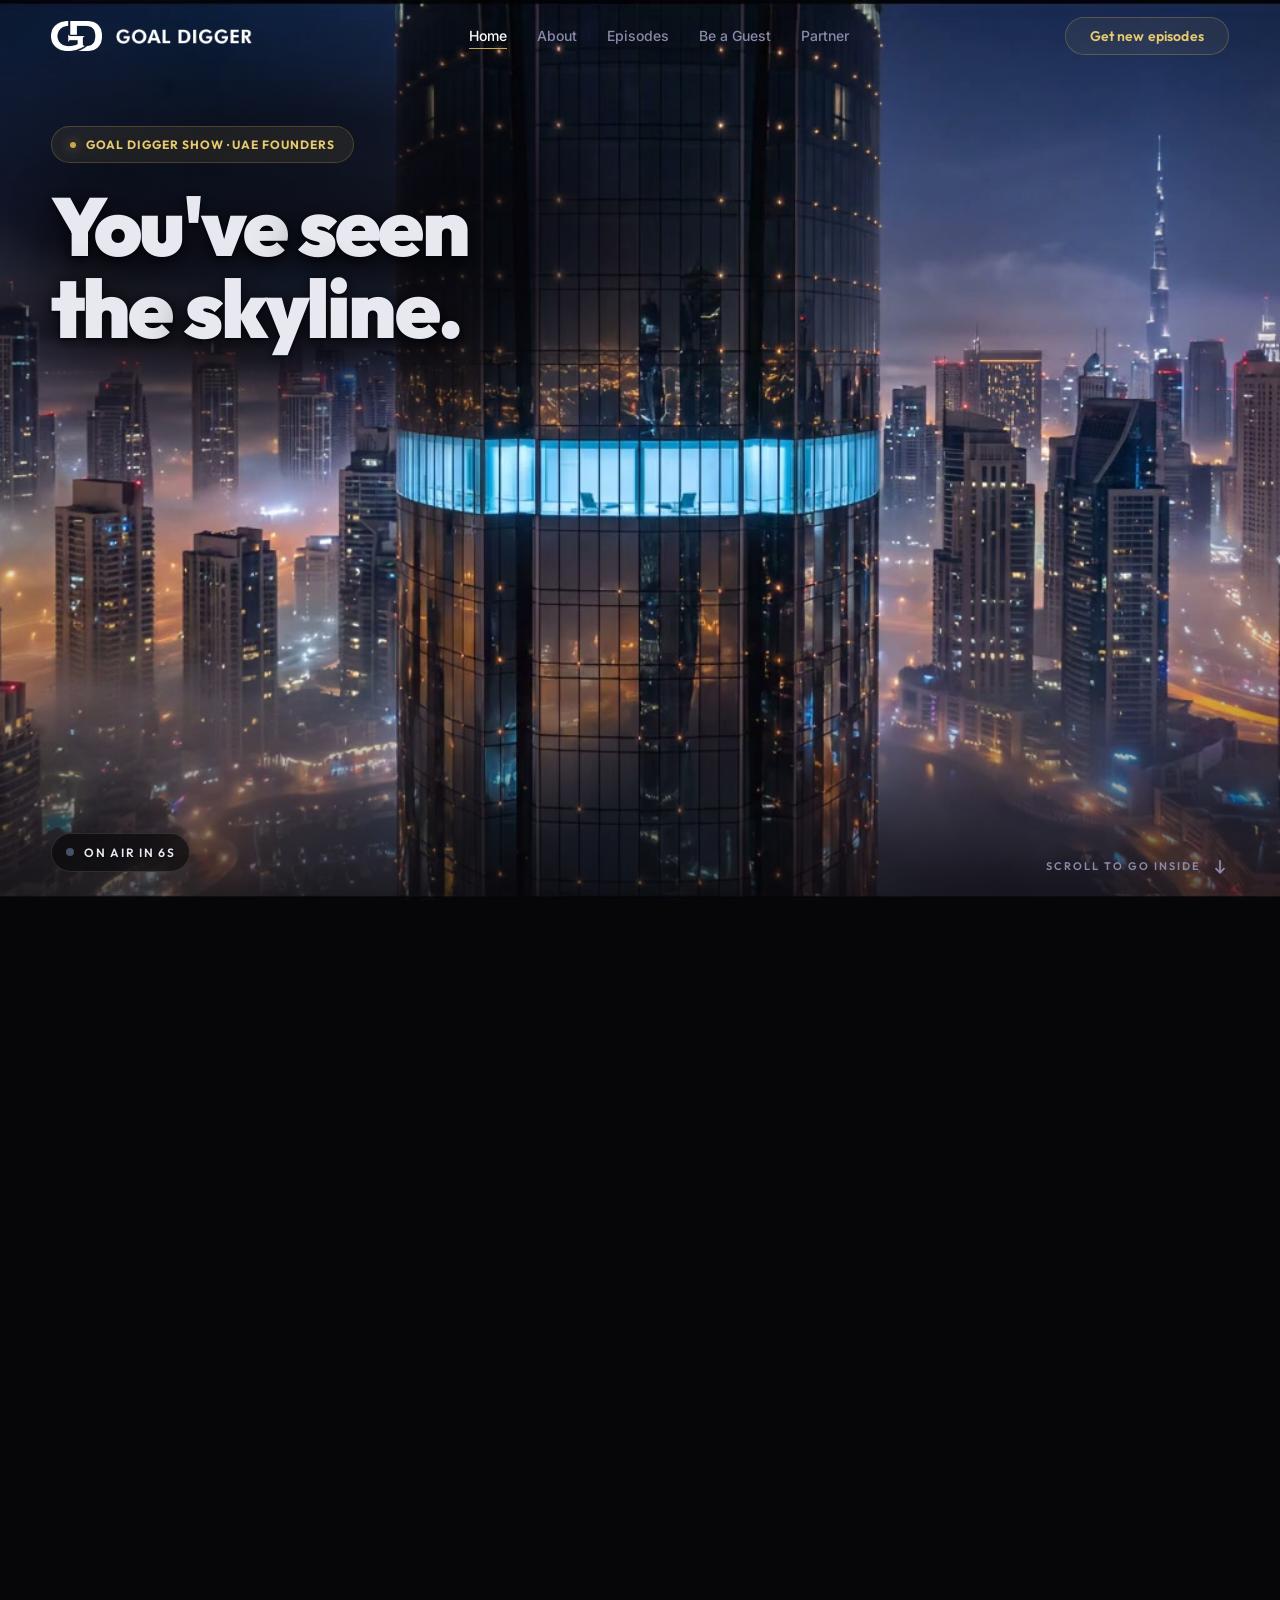
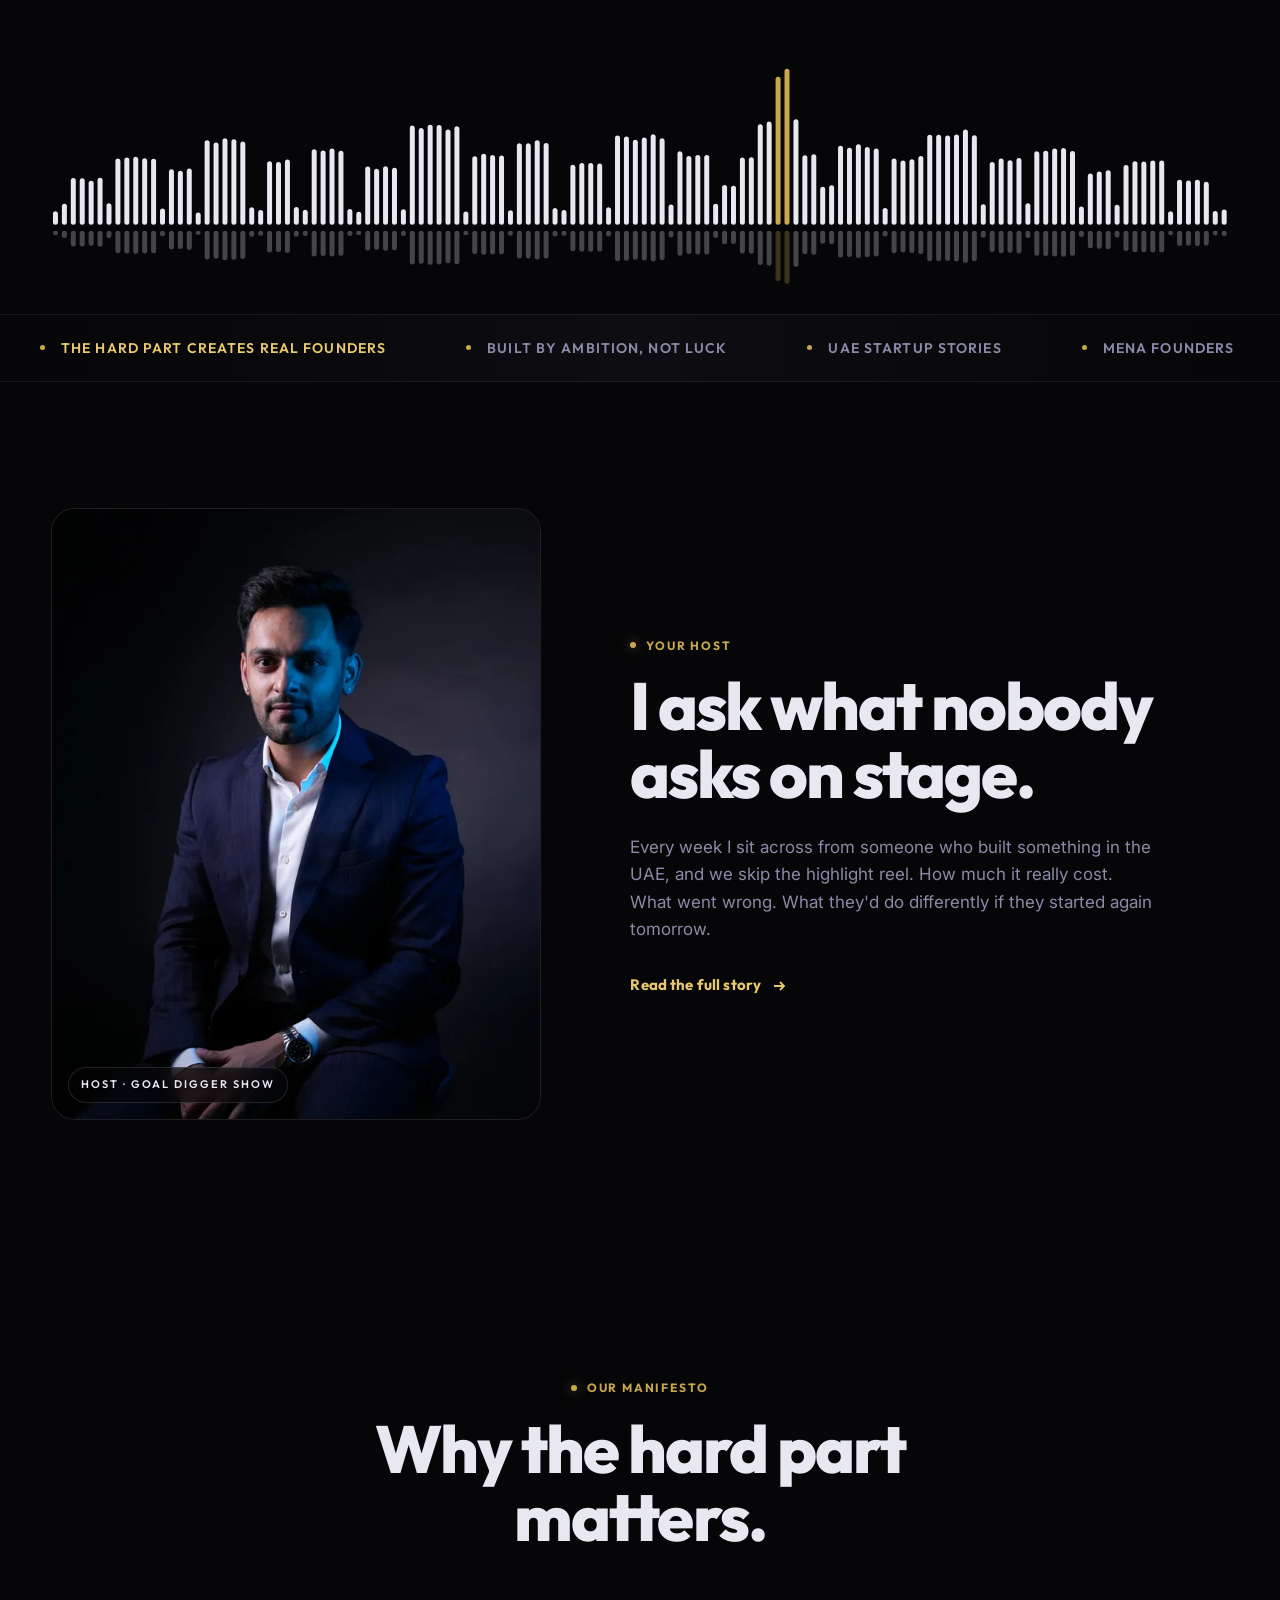
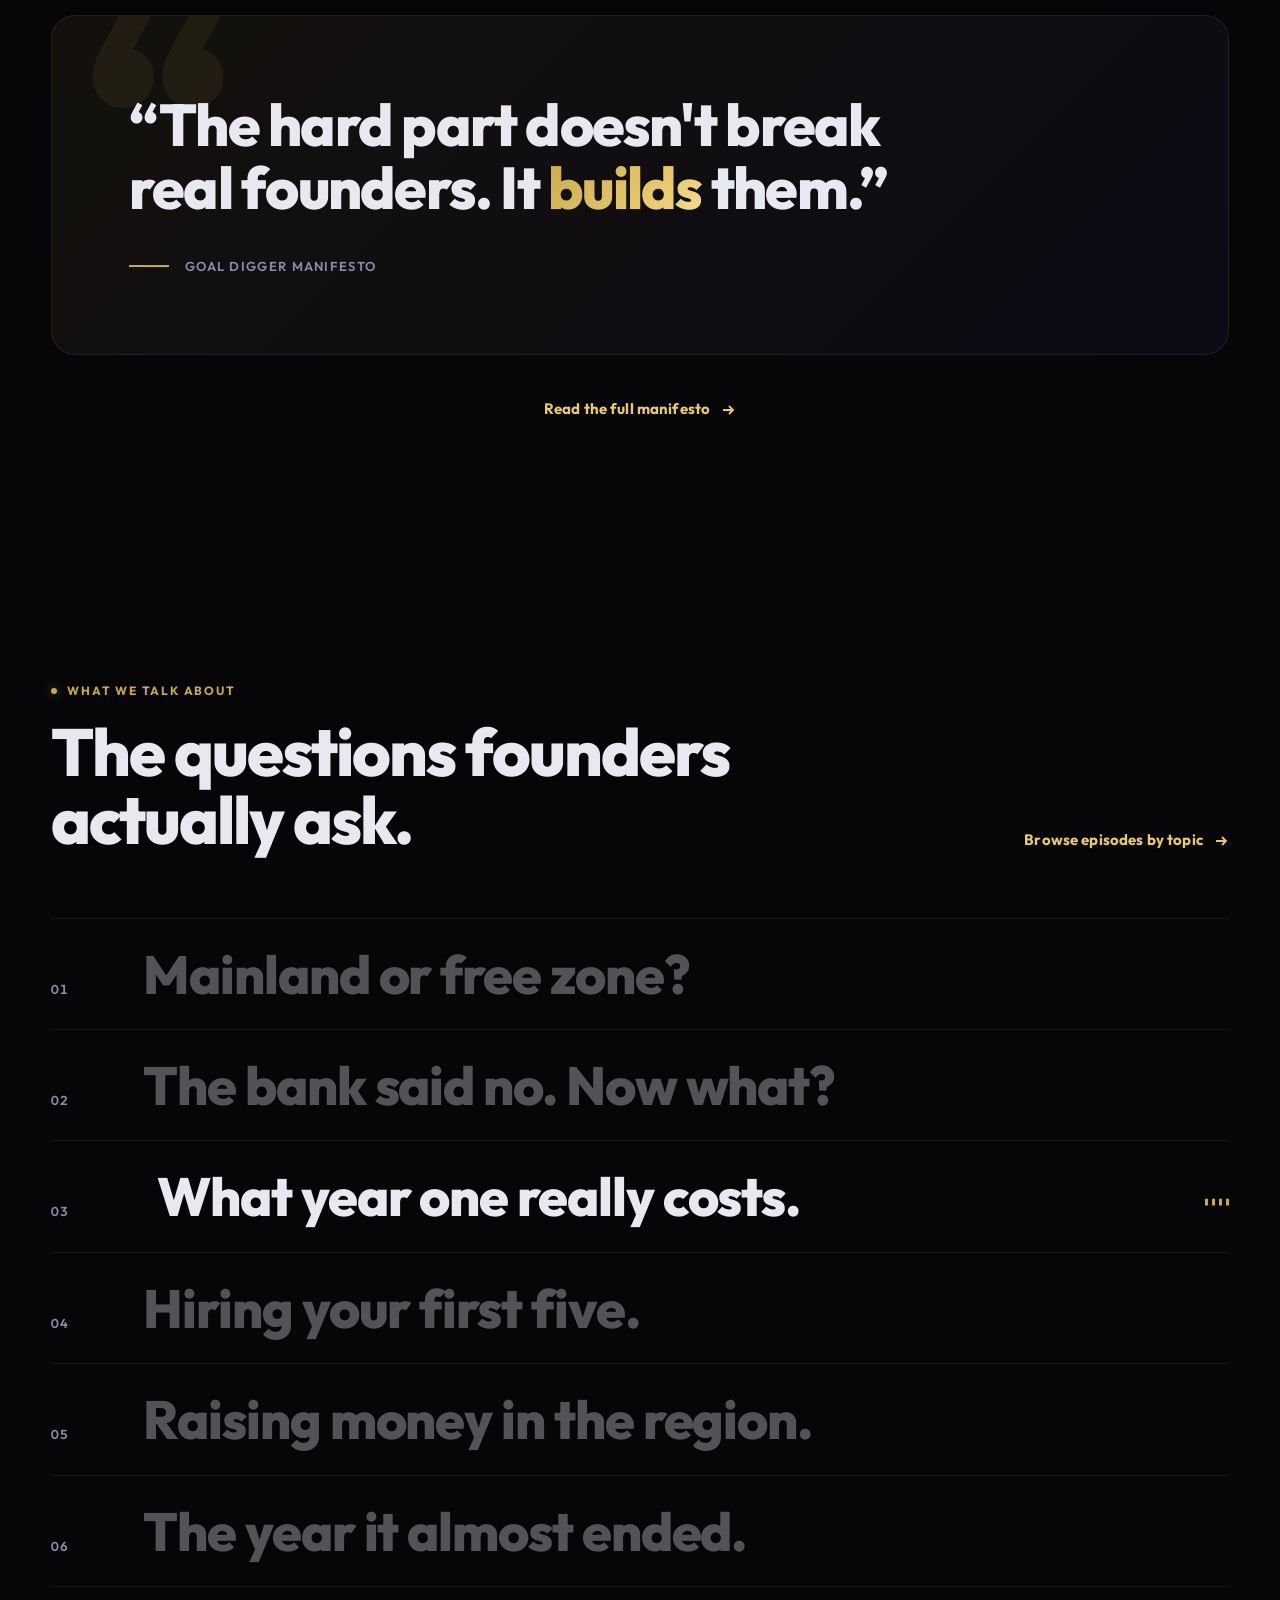
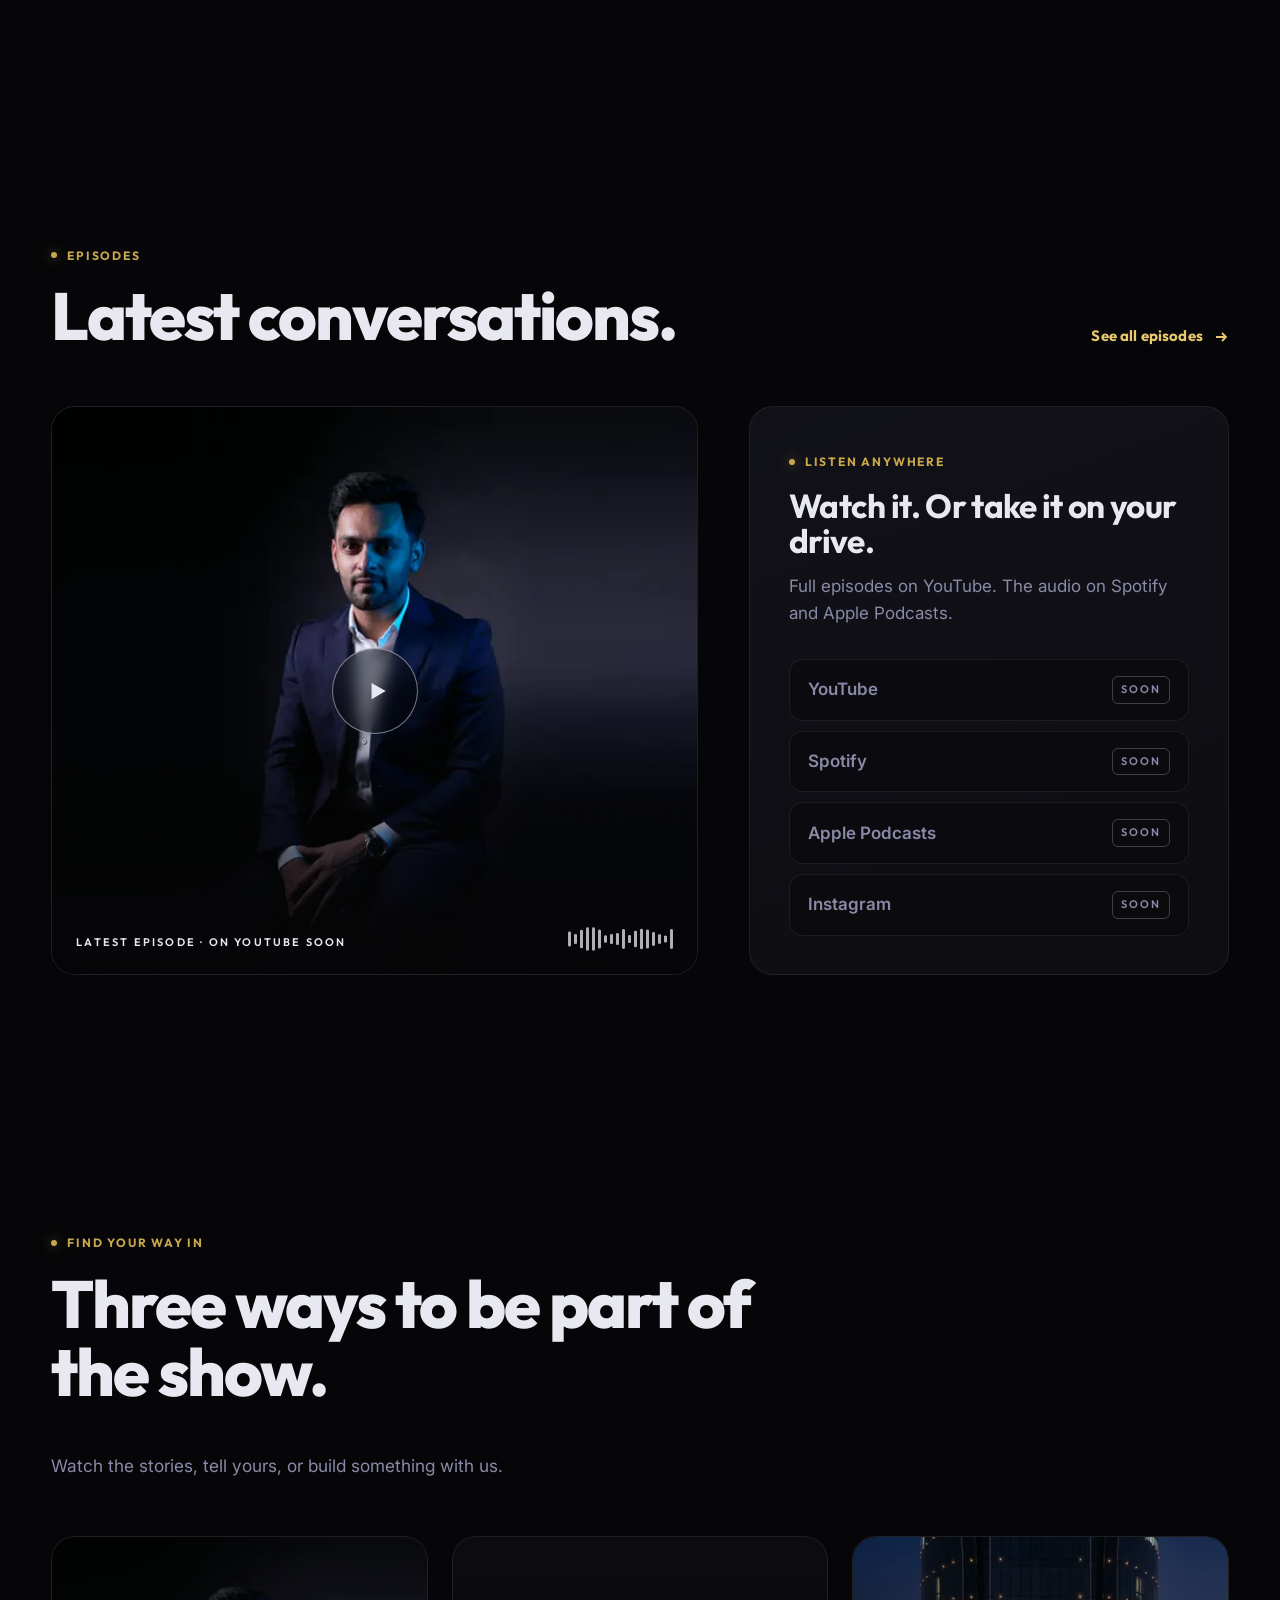
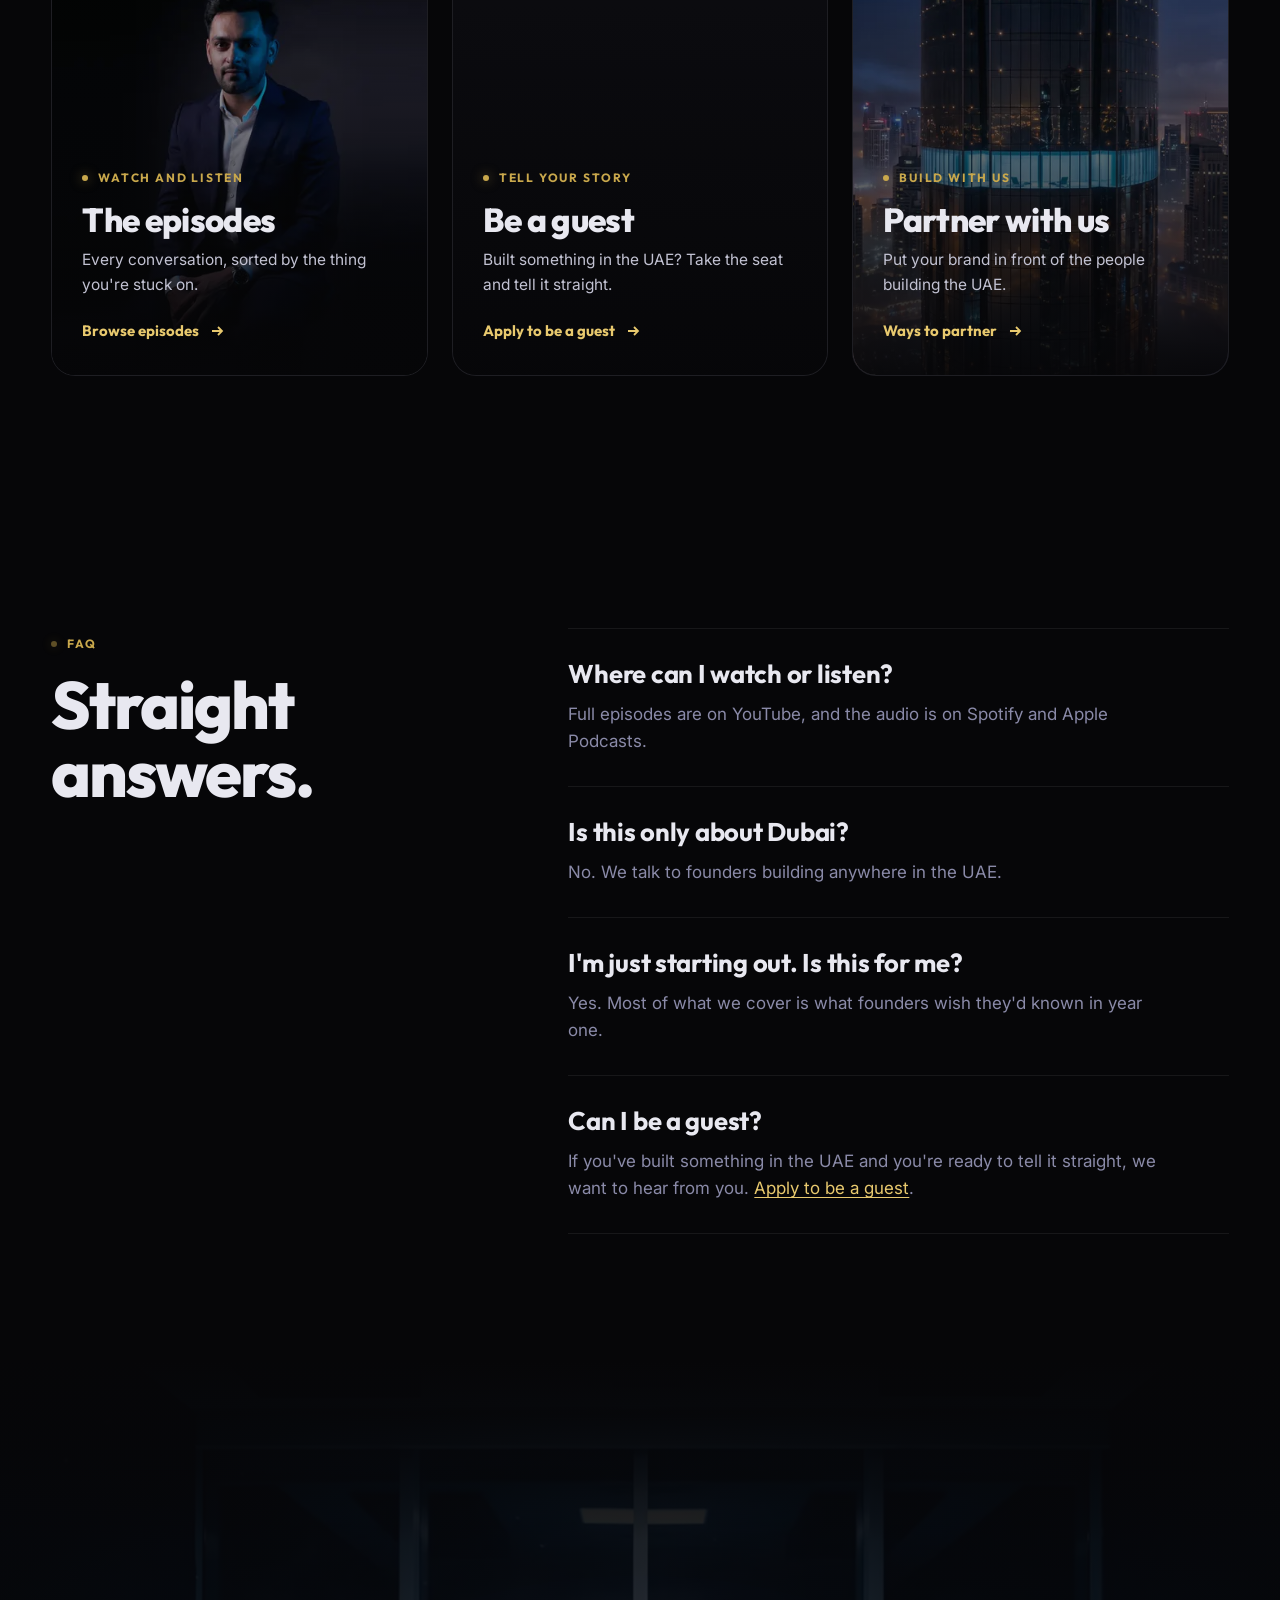
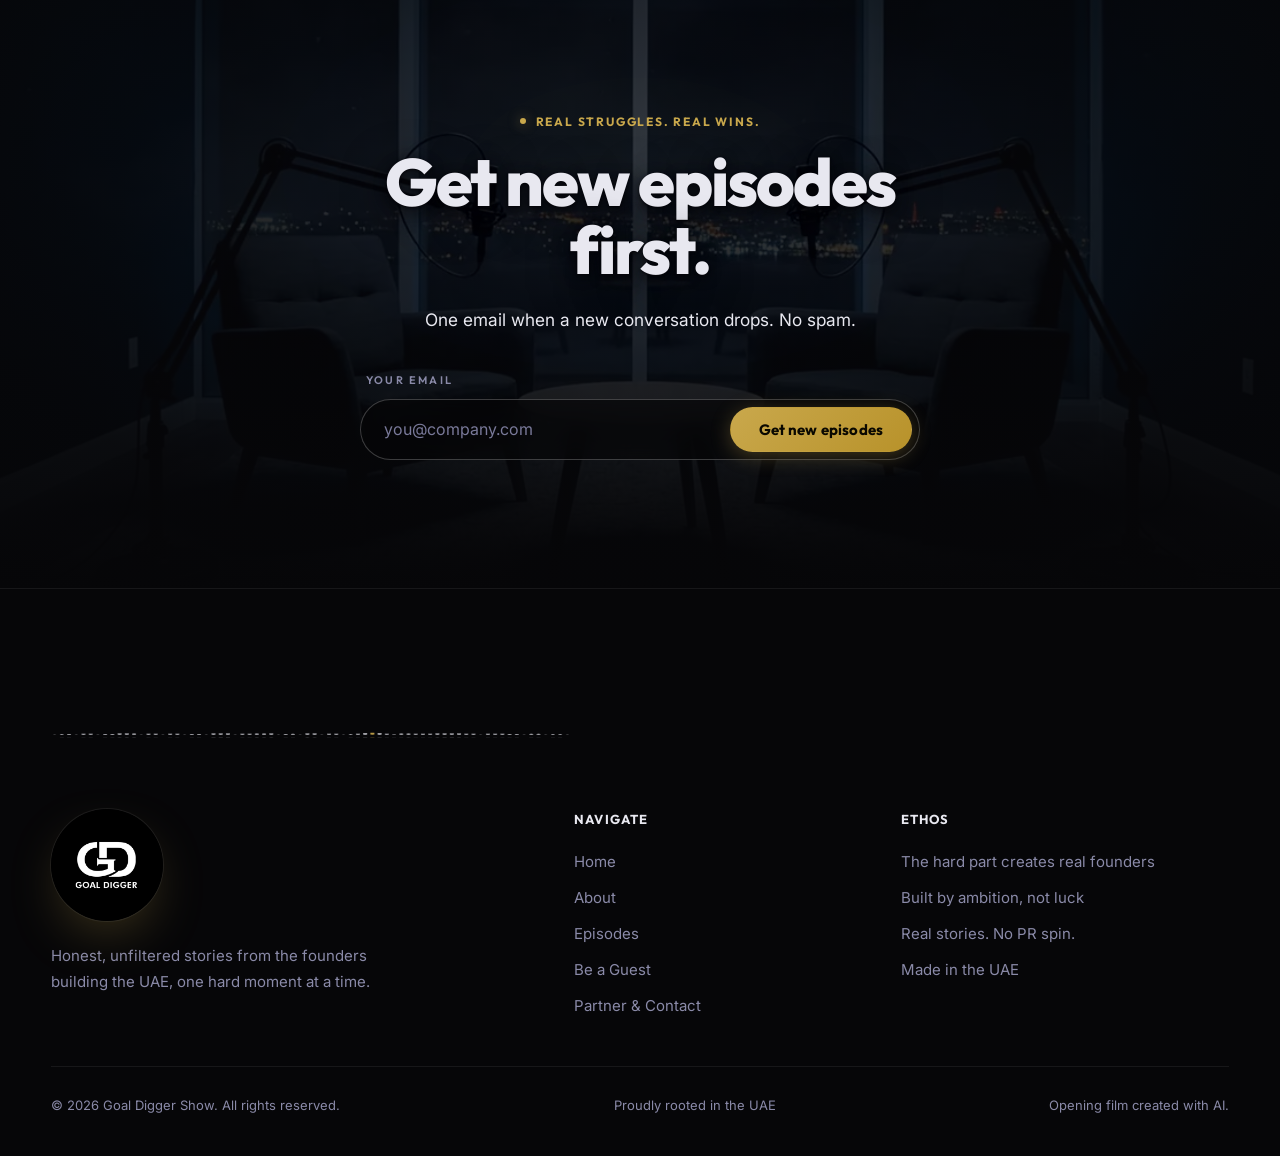
==== commit 77d39e06: "Optimise the site for phones, tablets, laptops and large monitors - Responsive images: WebP plus 960" ====
--- a/index.html
+++ b/index.html
@@ -106,6 +106,19 @@
   .hero{display:none}
   .hero-static{display:grid;background-image:url("assets/hero-ending.jpg")}
 }
+
+/* large monitors: the opening captions grow with the screen */
+@media (min-width:1800px){
+  .b1 h1{font-size:clamp(100px,5.2vw,150px)}
+  .b2 p{font-size:clamp(74px,3.9vw,112px)}
+  .b3 p{font-size:clamp(46px,2.5vw,68px)}
+  .b4 h2{font-size:clamp(112px,5.6vw,164px)}
+  .b4{width:min(92vw,1400px);--sa:.9}
+  .b4 .sub{font-size:24px}
+  .band .kicker{font-size:14px}
+  .hud,.loader{font-size:13px}
+}
+@media (min-aspect-ratio:21/9){.b4{--sa:.95}.b4::before{inset:-50% -24% -70%}}
 </style>
 </head>
 <body>
@@ -217,7 +230,7 @@
   <section class="block host reveal" id="host" data-live>
     <div class="wrap">
       <div class="portrait part">
-        <img src="assets/host.jpg" alt="The host of Goal Digger Show in a navy suit, seated in a dark studio lit in blue" width="1280" height="1920" loading="lazy" decoding="async">
+        <picture><source type="image/webp" srcset="assets/host-640.webp 640w, assets/host-960.webp 960w, assets/host.webp 1280w" sizes="(max-width: 699px) min(480px, 92vw), 40vw"><img src="assets/host.jpg" srcset="assets/host-640.jpg 640w, assets/host-960.jpg 960w, assets/host.jpg 1280w" sizes="(max-width: 699px) min(480px, 92vw), 40vw" alt="The host of Goal Digger Show in a navy suit, seated in a dark studio lit in blue" width="1280" height="1920" loading="lazy" decoding="async"></picture>
         <div class="sweep" aria-hidden="true"></div>
         <div class="shutter" aria-hidden="true"></div>
         <span class="tag chip" aria-hidden="true">HOST · GOAL DIGGER SHOW</span>
@@ -280,7 +293,7 @@
       </div>
       <div class="grid">
         <a class="feature part" style="--d:2" data-link="youtube" target="_blank" rel="noopener">
-          <img src="assets/host-wide.jpg" alt="" width="1920" height="1080" loading="lazy" decoding="async">
+          <picture><source type="image/webp" srcset="assets/host-wide-960.webp 960w, assets/host-wide-1280.webp 1280w, assets/host-wide.webp 1920w" sizes="(max-width: 900px) 92vw, 55vw"><img src="assets/host-wide.jpg" srcset="assets/host-wide-960.jpg 960w, assets/host-wide-1280.jpg 1280w, assets/host-wide.jpg 1920w" sizes="(max-width: 900px) 92vw, 55vw" alt="" width="1920" height="1080" loading="lazy" decoding="async"></picture>
           <span class="play" aria-hidden="true"><svg viewBox="0 0 24 24" fill="currentColor"><path d="M7 4.5v15l13-7.5z"/></svg></span>
           <span class="meta"><span>LATEST EPISODE · WATCH ON YOUTUBE</span><span class="strip" aria-hidden="true"></span></span>
           <span class="sr-only">Watch the latest episode on YouTube</span>
@@ -315,15 +328,15 @@
       </div>
       <div class="ways">
         <a class="way part" style="--d:3" href="episodes.html">
-          <img src="assets/host-wide.jpg" alt="" width="1920" height="1080" loading="lazy" decoding="async">
+          <picture><source type="image/webp" srcset="assets/host-wide-960.webp 960w, assets/host-wide-1280.webp 1280w, assets/host-wide.webp 1920w" sizes="(max-width: 900px) 92vw, 30vw"><img src="assets/host-wide.jpg" srcset="assets/host-wide-960.jpg 960w, assets/host-wide-1280.jpg 1280w, assets/host-wide.jpg 1920w" sizes="(max-width: 900px) 92vw, 30vw" alt="" width="1920" height="1080" loading="lazy" decoding="async"></picture>
           <div class="wbody"><span class="kicker">Watch and listen</span><h3>The episodes</h3><p>Every conversation, sorted by the thing you're stuck on.</p><span class="go">Browse episodes <svg viewBox="0 0 16 16" fill="none" stroke="currentColor" stroke-width="1.8" aria-hidden="true"><path d="M3 8h10M9 4l4 4-4 4"/></svg></span></div>
         </a>
         <a class="way part" style="--d:4" href="guest.html">
-          <img src="assets/still-studio.jpg" alt="" width="1920" height="1080" loading="lazy" decoding="async">
+          <picture><source type="image/webp" srcset="assets/still-studio-960.webp 960w, assets/still-studio-1280.webp 1280w, assets/still-studio.webp 1920w" sizes="(max-width: 900px) 92vw, 30vw"><img src="assets/still-studio.jpg" srcset="assets/still-studio-960.jpg 960w, assets/still-studio-1280.jpg 1280w, assets/still-studio.jpg 1920w" sizes="(max-width: 900px) 92vw, 30vw" alt="" width="1920" height="1080" loading="lazy" decoding="async"></picture>
           <div class="wbody"><span class="kicker">Tell your story</span><h3>Be a guest</h3><p>Built something in the UAE? Take the seat and tell it straight.</p><span class="go">Apply to be a guest <svg viewBox="0 0 16 16" fill="none" stroke="currentColor" stroke-width="1.8" aria-hidden="true"><path d="M3 8h10M9 4l4 4-4 4"/></svg></span></div>
         </a>
         <a class="way part" style="--d:5" href="contact.html">
-          <img src="assets/still-skyline.jpg" alt="" width="1920" height="1080" loading="lazy" decoding="async">
+          <picture><source type="image/webp" srcset="assets/still-skyline-960.webp 960w, assets/still-skyline-1280.webp 1280w, assets/still-skyline.webp 1920w" sizes="(max-width: 900px) 92vw, 30vw"><img src="assets/still-skyline.jpg" srcset="assets/still-skyline-960.jpg 960w, assets/still-skyline-1280.jpg 1280w, assets/still-skyline.jpg 1920w" sizes="(max-width: 900px) 92vw, 30vw" alt="" width="1920" height="1080" loading="lazy" decoding="async"></picture>
           <div class="wbody"><span class="kicker">Build with us</span><h3>Partner with us</h3><p>Put your brand in front of the people building the UAE.</p><span class="go">Ways to partner <svg viewBox="0 0 16 16" fill="none" stroke="currentColor" stroke-width="1.8" aria-hidden="true"><path d="M3 8h10M9 4l4 4-4 4"/></svg></span></div>
         </a>
       </div>
@@ -347,7 +360,7 @@
   </section>
 
   <section class="subscribe reveal" id="subscribe" data-live>
-    <img class="bg" src="assets/still-studio.jpg" alt="" loading="lazy" decoding="async">
+    <picture><source type="image/webp" srcset="assets/still-studio-960.webp 960w, assets/still-studio-1280.webp 1280w, assets/still-studio.webp 1920w" sizes="100vw"><img class="bg" src="assets/still-studio.jpg" srcset="assets/still-studio-960.jpg 960w, assets/still-studio-1280.jpg 1280w, assets/still-studio.jpg 1920w" sizes="100vw" alt="" width="1920" height="1080" loading="lazy" decoding="async"></picture>
     <canvas class="dust" aria-hidden="true"></canvas>
     <div class="wrap block subwrap">
       <span class="kicker part">Real struggles. Real wins.</span>
--- a/assets/site.css
+++ b/assets/site.css
@@ -44,7 +44,7 @@
 
 /* ---------- the environment: one fixed layer behind everything ---------- */
 .env{position:fixed;inset:0;z-index:-1;pointer-events:none;overflow:hidden;background:var(--canvas)}
-.env::before,.env::after{content:"";position:absolute;width:90vmax;height:90vmax;border-radius:50%;filter:blur(40px);will-change:transform}
+.env::before,.env::after{content:"";position:absolute;width:90vmax;height:90vmax;border-radius:50%;will-change:transform}
 .env::before{left:-30vmax;top:-20vmax;background:radial-gradient(circle,rgba(201,168,76,.10),rgba(201,168,76,0) 62%);animation:drift1 74s var(--ease-io) -12s infinite alternate}
 .env::after{right:-35vmax;bottom:-40vmax;background:radial-gradient(circle,rgba(139,92,246,.12),rgba(139,92,246,0) 60%);animation:drift2 88s var(--ease-io) -30s infinite alternate}
 @keyframes drift1{to{transform:translate(22vmax,18vmax)}}
@@ -136,7 +136,8 @@
 .sign{margin-top:34px;display:flex;align-items:baseline;gap:16px;flex-wrap:wrap}
 .sign .name{font-family:var(--display);font-weight:700;font-size:28px;letter-spacing:-.01em}
 .sign .role{font-family:var(--mono);font-size:11px;letter-spacing:.2em;color:var(--text-secondary)}
-@media (max-width:860px){.host .wrap{grid-template-columns:1fr}.portrait{max-width:480px}}
+@media (max-width:699px){.host .wrap{grid-template-columns:1fr}.portrait{max-width:480px}}
+@media (min-width:700px) and (max-width:900px){.host .wrap{gap:40px}.host h2.title{font-size:clamp(34px,5vw,48px)}}
 
 /* ---------- manifesto ---------- */
 .manifesto .mhead{text-align:center}
@@ -156,7 +157,8 @@
 .pillar .pn{display:grid;place-items:center;width:48px;height:48px;border-radius:8px;background:rgba(201,168,76,.1);border:1px solid rgba(201,168,76,.2);font-family:var(--display);font-weight:800;font-size:17px;color:var(--accent)}
 .pillar h3{font-family:var(--display);font-weight:700;font-size:22px;letter-spacing:-.01em;line-height:1.2;margin:22px 0 0}
 .pillar p{margin:10px 0 0;font-size:15.5px;color:var(--text-secondary);line-height:1.7}
-@media (max-width:900px){.pillars{grid-template-columns:1fr}}
+@media (max-width:900px){.pillars{grid-template-columns:1fr 1fr}}
+@media (max-width:640px){.pillars{grid-template-columns:1fr}}
 
 /* ---------- topics ---------- */
 .topics .head{display:flex;justify-content:space-between;align-items:end;gap:32px;flex-wrap:wrap}
@@ -208,7 +210,7 @@
 .platform:hover svg{transform:translateX(4px)}
 .platform.soon{cursor:default;color:var(--text-secondary)}
 .platform.soon:hover{border-color:var(--line);background:rgba(6,6,8,.35)}
-.soontag{font-family:var(--mono);font-size:10px;letter-spacing:.2em;padding:4px 8px;border-radius:6px;border:1px solid var(--line-strong);color:var(--text-secondary)}
+.soontag{font-family:var(--mono);font-size:11px;letter-spacing:.2em;padding:4px 8px;border-radius:6px;border:1px solid var(--line-strong);color:var(--text-secondary)}
 .feature.soon{cursor:default}
 .feature.soon:hover img{transform:none}
 .feature.soon:hover .play{transform:none;background:rgba(6,6,8,.45)}
@@ -529,6 +531,63 @@
 .apply{text-align:center}
 .apply .bigform{text-align:left}
 
+/* =====================================================================
+   DEVICE TUNING: phones, tablets, laptops and large screens
+   ===================================================================== */
+picture{display:contents}
+a,button{-webkit-tap-highlight-color:transparent}
+@media (max-width:1100px) and (min-width:901px){.nav ul{gap:22px}}
+
+/* touch screens: every tap target at least 44px tall */
+@media (pointer:coarse){
+  .brand{min-height:44px}
+  .textlink{min-height:44px}
+  .nav ul a{display:inline-flex;align-items:center;justify-content:center;min-height:44px;min-width:44px}
+  .fcol ul{gap:0}
+  .fcol li{display:flex;align-items:center;min-height:44px}
+  .fcol a{display:inline-flex;align-items:center;min-height:44px}
+  .platform{min-height:52px}
+  .faq dd a,.clist a{display:inline-block;padding:10px 0;margin:-10px 0}
+}
+/* touch screens: no hover states left stuck after a tap */
+@media (hover:none){
+  .btn-accent:hover,.btn-ghost:hover,.btn-line:hover{transform:none}
+  .btn:hover svg,.platform:hover svg,.textlink:hover svg,.way:hover .go svg{transform:none}
+  .way:hover img,.feature:hover img{transform:none}
+  .feature:hover .play{transform:none;background:rgba(6,6,8,.45)}
+  .prow:hover h3{transform:none}
+  .brand-foot:hover .circle{transform:none}
+  .ep:hover{transform:none}
+}
+/* short landscape phones: keep page heroes compact */
+@media (max-height:500px) and (orientation:landscape){
+  .phero{min-height:0;padding-top:calc(var(--nav-h) + 28px);padding-bottom:40px}
+  .phero h1{font-size:clamp(34px,6vw,54px);margin-top:14px}
+  .phero .lede{margin-top:14px;font-size:16px}
+  .phero .row{margin-top:20px}
+  .phero .pcue{display:none}
+  section.block{padding-top:72px;padding-bottom:72px}
+}
+/* large monitors: use the extra room instead of a narrow column */
+@media (min-width:1800px){
+  body{font-size:18px}
+  .wrap,.phero .inner{max-width:1440px}
+  .divider .wave,.divider .caption{max-width:1600px}
+  .card p,.pillar p,.step p,.qcard p{font-size:16.5px}
+}
+@media (min-width:2400px){
+  :root{--nav-h:84px}
+  body{font-size:19px}
+  .wrap,.phero .inner{max-width:1680px}
+  .nav{padding-left:calc((100vw - 1680px) / 2);padding-right:calc((100vw - 1680px) / 2)}
+  .brand .mark{height:36px}
+  .brand .wordmark{height:18px}
+  .nav ul{gap:40px}
+  .nav ul a{font-size:16px}
+  .btn{font-size:17px}
+  .kicker{font-size:13px}
+}
+
 /* ---------- pause everything on hidden tabs ---------- */
 body.paused *,body.paused *::before,body.paused *::after{animation-play-state:paused!important}
 
